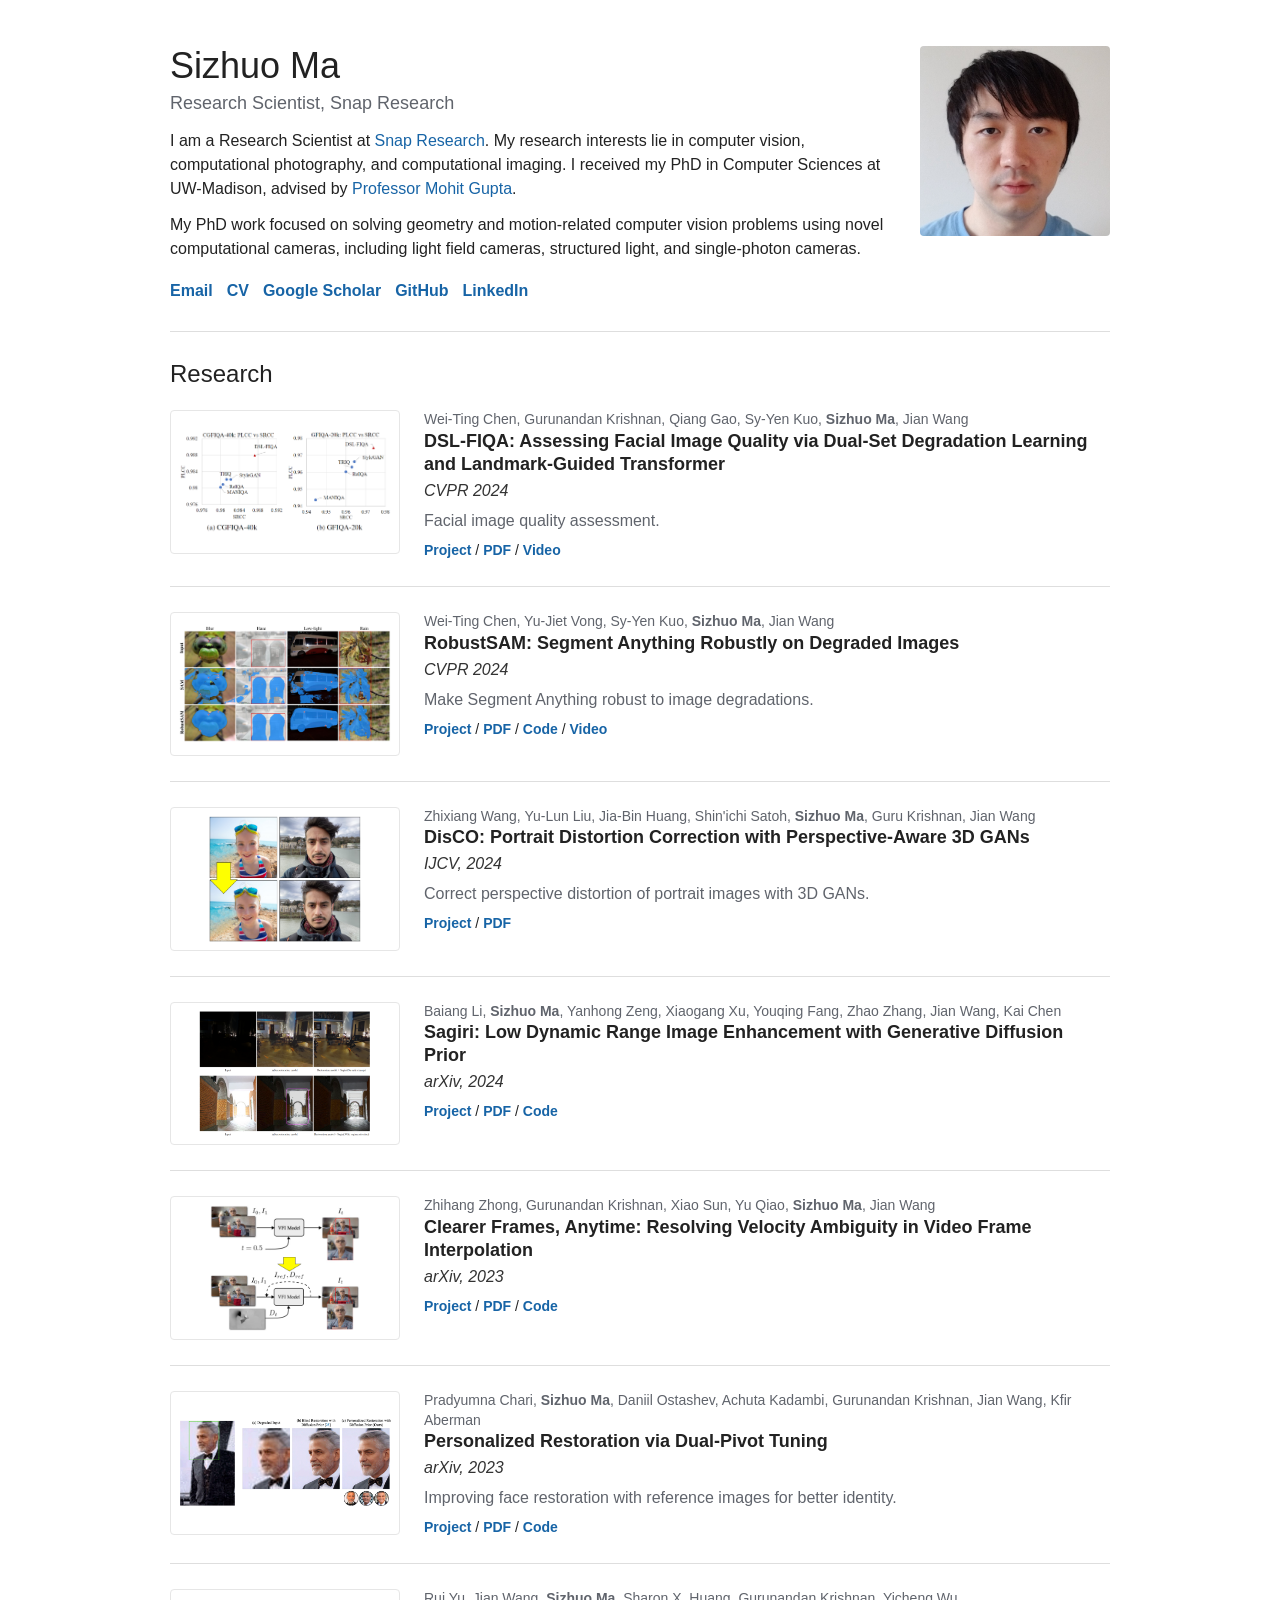
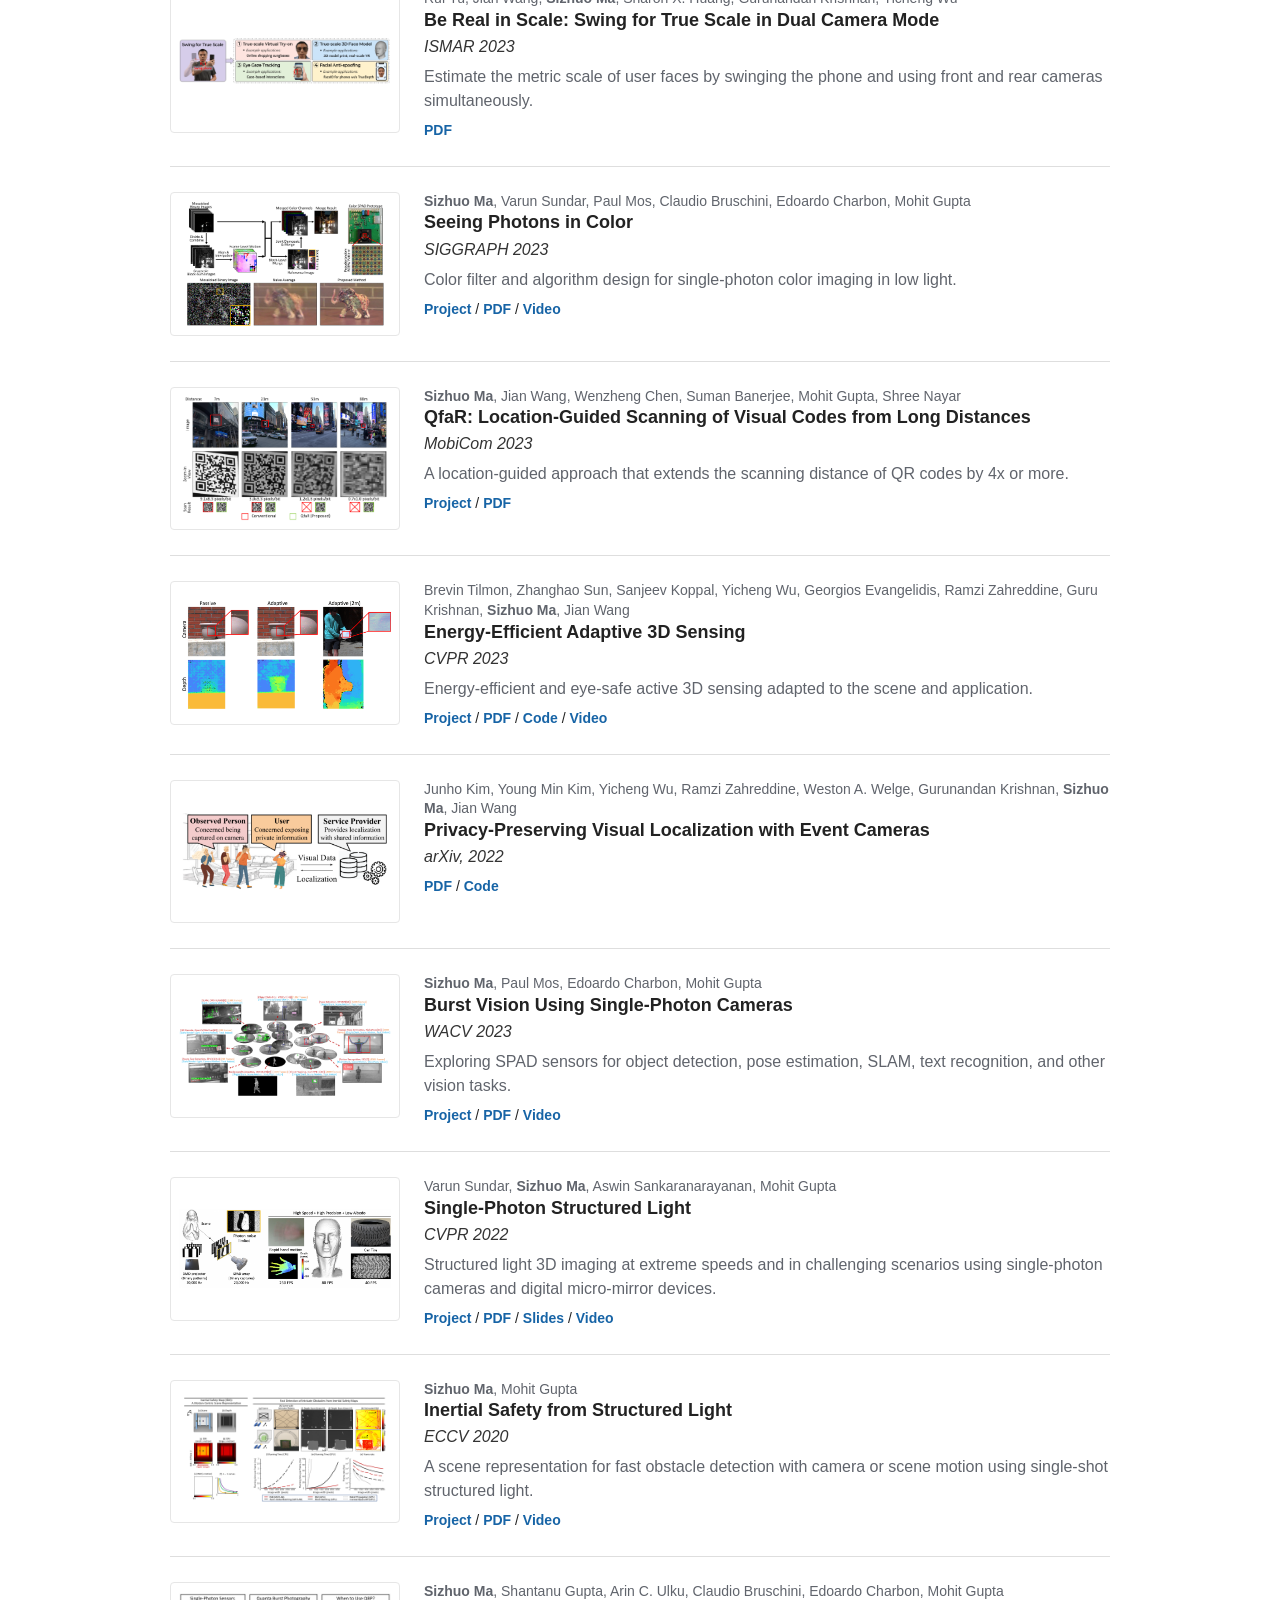
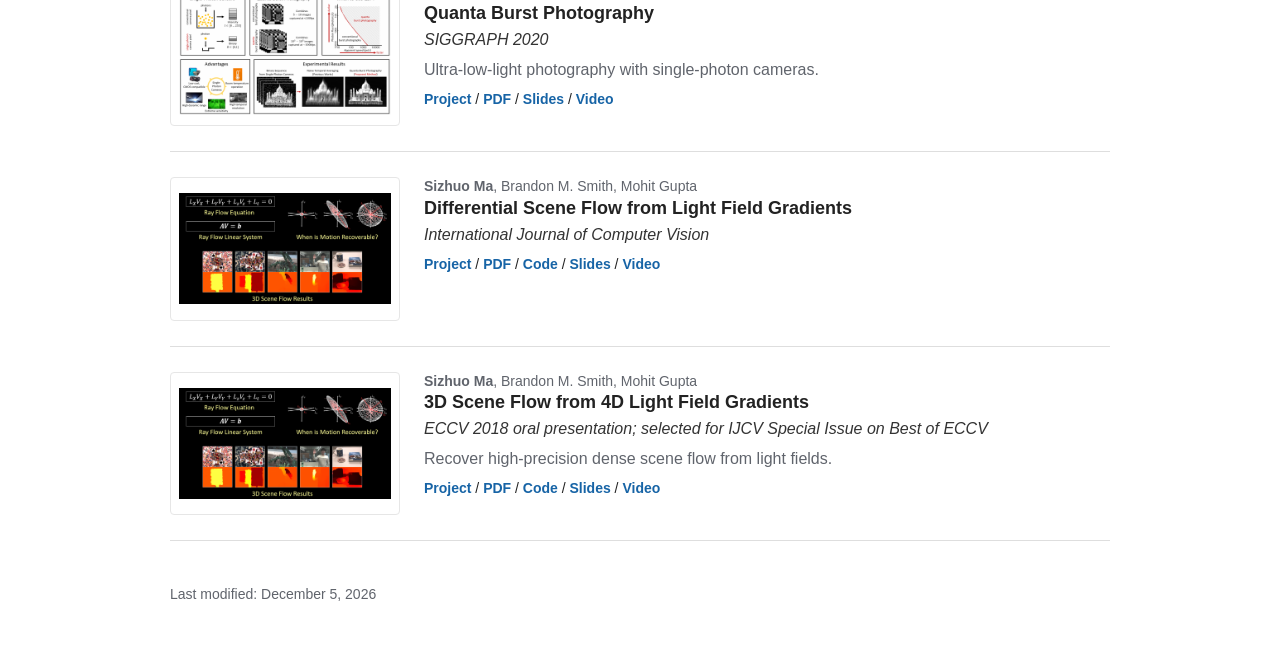
==== site/index.html @ f21fe054 "Switch to simple static research site" ====
<!doctype html>
<html lang="en">
<head>
  <meta charset="utf-8">
  <meta name="viewport" content="width=device-width, initial-scale=1">
  <title>Sizhuo Ma</title>
  <meta name="description" content="Sizhuo Ma - research scientist working on computer vision, computational photography, and computational imaging.">
  <link rel="stylesheet" href="style.css">
</head>
<body>
  <main class="page">
    <header class="profile">
      <div class="profile-text">
        <h1>Sizhuo Ma</h1>
        <p class="role">Research Scientist, Snap Research</p>
        <p>
          I am a Research Scientist at <a href="https://research.snap.com/">Snap Research</a>.
          My research interests lie in computer vision, computational photography, and computational imaging.
          I received my PhD in Computer Sciences at UW-Madison, advised by
          <a href="https://wisionlab.cs.wisc.edu/people/mohit-gupta/">Professor Mohit Gupta</a>.
        </p>
        <p>
          My PhD work focused on solving geometry and motion-related computer vision problems using
          novel computational cameras, including light field cameras, structured light, and single-photon cameras.
        </p>
        <nav class="links" aria-label="Profile links">
          <a href="mailto:sizhuoma@gmail.com">Email</a>
          <a href="uploads/CV_sizhuo_ma.pdf">CV</a>
          <a href="https://scholar.google.co.uk/citations?user=_SyW0ukAAAAJ">Google Scholar</a>
          <a href="https://github.com/sizhuom">GitHub</a>
          <a href="https://www.linkedin.com/in/sizhuo-ma-b2775160/">LinkedIn</a>
        </nav>
      </div>
      <img class="portrait" src="assets/profile/sizhuo-ma.png" alt="Portrait of Sizhuo Ma">
    </header>

    <section class="research" aria-labelledby="research-heading">
      <h2 id="research-heading">Research</h2>

      <article class="paper">
        <a class="thumb" href="https://dsl-fiqa.github.io/"><img src="assets/papers/dsl-fiqa.png" alt="DSL-FIQA thumbnail"></a>
        <div class="paper-text">
          <p class="authors">Wei-Ting Chen, Gurunandan Krishnan, Qiang Gao, Sy-Yen Kuo, <strong>Sizhuo Ma</strong>, Jian Wang</p>
          <h3><a href="https://dsl-fiqa.github.io/">DSL-FIQA: Assessing Facial Image Quality via Dual-Set Degradation Learning and Landmark-Guided Transformer</a></h3>
          <p class="venue">CVPR 2024</p>
          <p class="summary">Facial image quality assessment.</p>
          <p class="paper-links"><a href="https://dsl-fiqa.github.io/">Project</a> / <a href="https://openaccess.thecvf.com/content/CVPR2024/papers/Chen_DSL-FIQA_Assessing_Facial_Image_Quality_via_Dual-Set_Degradation_Learning_and_CVPR_2024_paper.pdf">PDF</a> / <a href="https://youtu.be/7jDzj-CBvbQ?si=fwICsHrRQyfZIZru">Video</a></p>
        </div>
      </article>

      <article class="paper">
        <a class="thumb" href="https://robustsam.github.io/"><img src="assets/papers/robust-sam.png" alt="RobustSAM thumbnail"></a>
        <div class="paper-text">
          <p class="authors">Wei-Ting Chen, Yu-Jiet Vong, Sy-Yen Kuo, <strong>Sizhuo Ma</strong>, Jian Wang</p>
          <h3><a href="https://robustsam.github.io/">RobustSAM: Segment Anything Robustly on Degraded Images</a></h3>
          <p class="venue">CVPR 2024</p>
          <p class="summary">Make Segment Anything robust to image degradations.</p>
          <p class="paper-links"><a href="https://robustsam.github.io/">Project</a> / <a href="https://openaccess.thecvf.com/content/CVPR2024/papers/Chen_RobustSAM_Segment_Anything_Robustly_on_Degraded_Images_CVPR_2024_paper.pdf">PDF</a> / <a href="https://github.com/robustsam/RobustSAM">Code</a> / <a href="https://youtu.be/Awukqkbs6zM?si=VoaOv-1ityMlylAM">Video</a></p>
        </div>
      </article>

      <article class="paper">
        <a class="thumb" href="https://portrait-disco.github.io/"><img src="assets/papers/disco.png" alt="DisCO thumbnail"></a>
        <div class="paper-text">
          <p class="authors">Zhixiang Wang, Yu-Lun Liu, Jia-Bin Huang, Shin'ichi Satoh, <strong>Sizhuo Ma</strong>, Guru Krishnan, Jian Wang</p>
          <h3><a href="https://portrait-disco.github.io/">DisCO: Portrait Distortion Correction with Perspective-Aware 3D GANs</a></h3>
          <p class="venue">IJCV, 2024</p>
          <p class="summary">Correct perspective distortion of portrait images with 3D GANs.</p>
          <p class="paper-links"><a href="https://portrait-disco.github.io/">Project</a> / <a href="https://arxiv.org/pdf/2302.12253">PDF</a></p>
        </div>
      </article>

      <article class="paper">
        <a class="thumb" href="https://sagiri0208.github.io/"><img src="assets/papers/sagiri.png" alt="Sagiri thumbnail"></a>
        <div class="paper-text">
          <p class="authors">Baiang Li, <strong>Sizhuo Ma</strong>, Yanhong Zeng, Xiaogang Xu, Youqing Fang, Zhao Zhang, Jian Wang, Kai Chen</p>
          <h3><a href="https://sagiri0208.github.io/">Sagiri: Low Dynamic Range Image Enhancement with Generative Diffusion Prior</a></h3>
          <p class="venue">arXiv, 2024</p>
          <p class="paper-links"><a href="https://sagiri0208.github.io/">Project</a> / <a href="https://arxiv.org/pdf/2406.09389">PDF</a> / <a href="https://github.com/ztMotaLee/Sagiri/">Code</a></p>
        </div>
      </article>

      <article class="paper">
        <a class="thumb" href="https://zzh-tech.github.io/InterpAny-Clearer/"><img src="assets/papers/clearer-frames-anytime.png" alt="Clearer Frames Anytime thumbnail"></a>
        <div class="paper-text">
          <p class="authors">Zhihang Zhong, Gurunandan Krishnan, Xiao Sun, Yu Qiao, <strong>Sizhuo Ma</strong>, Jian Wang</p>
          <h3><a href="https://zzh-tech.github.io/InterpAny-Clearer/">Clearer Frames, Anytime: Resolving Velocity Ambiguity in Video Frame Interpolation</a></h3>
          <p class="venue">arXiv, 2023</p>
          <p class="paper-links"><a href="https://zzh-tech.github.io/InterpAny-Clearer/">Project</a> / <a href="https://arxiv.org/pdf/2311.08007">PDF</a> / <a href="https://github.com/zzh-tech/InterpAny-Clearer">Code</a></p>
        </div>
      </article>

      <article class="paper">
        <a class="thumb" href="https://personalized-restoration.github.io/"><img src="assets/papers/dual-pivot-tuning.png" alt="Dual-Pivot Tuning thumbnail"></a>
        <div class="paper-text">
          <p class="authors">Pradyumna Chari, <strong>Sizhuo Ma</strong>, Daniil Ostashev, Achuta Kadambi, Gurunandan Krishnan, Jian Wang, Kfir Aberman</p>
          <h3><a href="https://personalized-restoration.github.io/">Personalized Restoration via Dual-Pivot Tuning</a></h3>
          <p class="venue">arXiv, 2023</p>
          <p class="summary">Improving face restoration with reference images for better identity.</p>
          <p class="paper-links"><a href="https://personalized-restoration.github.io/">Project</a> / <a href="https://arxiv.org/pdf/2312.17234">PDF</a> / <a href="https://github.com/personalized-restoration/personalized-restoration">Code</a></p>
        </div>
      </article>

      <article class="paper">
        <a class="thumb" href="uploads/Swing_for_True_Scale__ISMAR_2023_.pdf"><img src="assets/papers/swing-for-true-scale.png" alt="Swing for True Scale thumbnail"></a>
        <div class="paper-text">
          <p class="authors">Rui Yu, Jian Wang, <strong>Sizhuo Ma</strong>, Sharon X. Huang, Gurunandan Krishnan, Yicheng Wu</p>
          <h3><a href="uploads/Swing_for_True_Scale__ISMAR_2023_.pdf">Be Real in Scale: Swing for True Scale in Dual Camera Mode</a></h3>
          <p class="venue">ISMAR 2023</p>
          <p class="summary">Estimate the metric scale of user faces by swinging the phone and using front and rear cameras simultaneously.</p>
          <p class="paper-links"><a href="uploads/Swing_for_True_Scale__ISMAR_2023_.pdf">PDF</a></p>
        </div>
      </article>

      <article class="paper">
        <a class="thumb" href="https://wisionlab.com/project/seeing-photons-in-color/"><img src="assets/papers/seeing-photons-in-color.jpg" alt="Seeing Photons in Color thumbnail"></a>
        <div class="paper-text">
          <p class="authors"><strong>Sizhuo Ma</strong>, Varun Sundar, Paul Mos, Claudio Bruschini, Edoardo Charbon, Mohit Gupta</p>
          <h3><a href="https://wisionlab.com/project/seeing-photons-in-color/">Seeing Photons in Color</a></h3>
          <p class="venue">SIGGRAPH 2023</p>
          <p class="summary">Color filter and algorithm design for single-photon color imaging in low light.</p>
          <p class="paper-links"><a href="https://wisionlab.com/project/seeing-photons-in-color/">Project</a> / <a href="https://wisionlab.com/wp-content/uploads/2023/05/seeing_photons_in_color_wision.pdf">PDF</a> / <a href="https://youtu.be/9K0_voULaH0">Video</a></p>
        </div>
      </article>

      <article class="paper">
        <a class="thumb" href="https://sizhuom.github.io/project-qfar/"><img src="assets/papers/qfar.png" alt="QfaR thumbnail"></a>
        <div class="paper-text">
          <p class="authors"><strong>Sizhuo Ma</strong>, Jian Wang, Wenzheng Chen, Suman Banerjee, Mohit Gupta, Shree Nayar</p>
          <h3><a href="https://sizhuom.github.io/project-qfar/">QfaR: Location-Guided Scanning of Visual Codes from Long Distances</a></h3>
          <p class="venue">MobiCom 2023</p>
          <p class="summary">A location-guided approach that extends the scanning distance of QR codes by 4x or more.</p>
          <p class="paper-links"><a href="https://sizhuom.github.io/project-qfar/">Project</a> / <a href="https://sizhuom.github.io/project-qfar/static/pdf/MOBICOM_2023___QfaR.pdf">PDF</a></p>
        </div>
      </article>

      <article class="paper">
        <a class="thumb" href="https://btilmon.github.io/e3d.html"><img src="assets/papers/energy-efficient-adaptive-3d.png" alt="Energy-Efficient Adaptive 3D Sensing thumbnail"></a>
        <div class="paper-text">
          <p class="authors">Brevin Tilmon, Zhanghao Sun, Sanjeev Koppal, Yicheng Wu, Georgios Evangelidis, Ramzi Zahreddine, Guru Krishnan, <strong>Sizhuo Ma</strong>, Jian Wang</p>
          <h3><a href="https://btilmon.github.io/e3d.html">Energy-Efficient Adaptive 3D Sensing</a></h3>
          <p class="venue">CVPR 2023</p>
          <p class="summary">Energy-efficient and eye-safe active 3D sensing adapted to the scene and application.</p>
          <p class="paper-links"><a href="https://btilmon.github.io/e3d.html">Project</a> / <a href="https://btilmon.github.io/pubs/CVPR_2023_Energy_Efficient_Adaptive_3D_Sensing.pdf">PDF</a> / <a href="https://github.com/btilmon/holoCu">Code</a> / <a href="https://btilmon.github.io/pubs/CVPR23_E3D_compressed.mp4">Video</a></p>
        </div>
      </article>

      <article class="paper">
        <div class="thumb"><img src="assets/papers/privacy-event-localization.png" alt="Privacy-preserving event localization thumbnail"></div>
        <div class="paper-text">
          <p class="authors">Junho Kim, Young Min Kim, Yicheng Wu, Ramzi Zahreddine, Weston A. Welge, Gurunandan Krishnan, <strong>Sizhuo Ma</strong>, Jian Wang</p>
          <h3>Privacy-Preserving Visual Localization with Event Cameras</h3>
          <p class="venue">arXiv, 2022</p>
          <p class="paper-links"><a href="https://arxiv.org/pdf/2212.03177">PDF</a> / <a href="https://github.com/82magnolia/event_localization">Code</a></p>
        </div>
      </article>

      <article class="paper">
        <a class="thumb" href="https://wisionlab.com/project/burst-vision-single-photon/"><img src="assets/papers/burst-vision.png" alt="Burst Vision thumbnail"></a>
        <div class="paper-text">
          <p class="authors"><strong>Sizhuo Ma</strong>, Paul Mos, Edoardo Charbon, Mohit Gupta</p>
          <h3><a href="https://wisionlab.com/project/burst-vision-single-photon/">Burst Vision Using Single-Photon Cameras</a></h3>
          <p class="venue">WACV 2023</p>
          <p class="summary">Exploring SPAD sensors for object detection, pose estimation, SLAM, text recognition, and other vision tasks.</p>
          <p class="paper-links"><a href="https://wisionlab.com/project/burst-vision-single-photon/">Project</a> / <a href="https://wisionlab.com/wp-content/uploads/2022/11/burst_vision_wisionlab.pdf">PDF</a> / <a href="https://youtu.be/NcpHJTs6X9Y">Video</a></p>
        </div>
      </article>

      <article class="paper">
        <a class="thumb" href="https://wisionlab.com/project/single-photon-sl/"><img src="assets/papers/single-photon-sl.png" alt="Single-Photon Structured Light thumbnail"></a>
        <div class="paper-text">
          <p class="authors">Varun Sundar, <strong>Sizhuo Ma</strong>, Aswin Sankaranarayanan, Mohit Gupta</p>
          <h3><a href="https://wisionlab.com/project/single-photon-sl/">Single-Photon Structured Light</a></h3>
          <p class="venue">CVPR 2022</p>
          <p class="summary">Structured light 3D imaging at extreme speeds and in challenging scenarios using single-photon cameras and digital micro-mirror devices.</p>
          <p class="paper-links"><a href="https://wisionlab.com/project/single-photon-sl/">Project</a> / <a href="https://wisionlab.com/wp-content/uploads/2022/05/Sundar_Single-Photon_Structured_Light_CVPR_2022_paper.pdf">PDF</a> / <a href="https://wisionlab.com/wp-content/uploads/2022/06/slides.pptx">Slides</a> / <a href="https://youtu.be/bP78sU8GOxc">Video</a></p>
        </div>
      </article>

      <article class="paper">
        <a class="thumb" href="https://wisionlab.cs.wisc.edu/project/inertial-safety-from-structured-light/"><img src="assets/papers/inertial-safety.png" alt="Inertial Safety thumbnail"></a>
        <div class="paper-text">
          <p class="authors"><strong>Sizhuo Ma</strong>, Mohit Gupta</p>
          <h3><a href="https://wisionlab.cs.wisc.edu/project/inertial-safety-from-structured-light/">Inertial Safety from Structured Light</a></h3>
          <p class="venue">ECCV 2020</p>
          <p class="summary">A scene representation for fast obstacle detection with camera or scene motion using single-shot structured light.</p>
          <p class="paper-links"><a href="https://wisionlab.cs.wisc.edu/project/inertial-safety-from-structured-light/">Project</a> / <a href="https://wisionlab.cs.wisc.edu/wp-content/uploads/2020/06/ECCV20___Inertial_Safety__CR_.pdf">PDF</a> / <a href="https://www.youtube.com/watch?v=iubveMAOaWM">Video</a></p>
        </div>
      </article>

      <article class="paper">
        <a class="thumb" href="https://wisionlab.cs.wisc.edu/project/quanta-burst-photography/"><img src="assets/papers/quanta-burst-photography.png" alt="Quanta Burst Photography thumbnail"></a>
        <div class="paper-text">
          <p class="authors"><strong>Sizhuo Ma</strong>, Shantanu Gupta, Arin C. Ulku, Claudio Bruschini, Edoardo Charbon, Mohit Gupta</p>
          <h3><a href="https://wisionlab.cs.wisc.edu/project/quanta-burst-photography/">Quanta Burst Photography</a></h3>
          <p class="venue">SIGGRAPH 2020</p>
          <p class="summary">Ultra-low-light photography with single-photon cameras.</p>
          <p class="paper-links"><a href="https://wisionlab.cs.wisc.edu/project/quanta-burst-photography/">Project</a> / <a href="https://wisionlab.cs.wisc.edu/wp-content/uploads/2020/06/quanta_burst_photography_wision.pdf">PDF</a> / <a href="https://wisionlab.cs.wisc.edu/wp-content/uploads/2020/06/QuantaBurstPhotography.pptx">Slides</a> / <a href="https://www.youtube.com/watch?v=Mk9XGiND0xE">Video</a></p>
        </div>
      </article>

      <article class="paper">
        <a class="thumb" href="https://wisionlab.cs.wisc.edu/project/lfsceneflow/"><img src="assets/papers/3d-scene-flow.png" alt="Differential Scene Flow thumbnail"></a>
        <div class="paper-text">
          <p class="authors"><strong>Sizhuo Ma</strong>, Brandon M. Smith, Mohit Gupta</p>
          <h3><a href="https://wisionlab.cs.wisc.edu/project/lfsceneflow/">Differential Scene Flow from Light Field Gradients</a></h3>
          <p class="venue">International Journal of Computer Vision</p>
          <p class="paper-links"><a href="https://wisionlab.cs.wisc.edu/project/lfsceneflow/">Project</a> / <a href="https://wisionlab.cs.wisc.edu/wp-content/uploads/2019/07/Ma_IJCV2019_revision.pdf">PDF</a> / <a href="https://github.com/sizhuom/LFSceneFlow">Code</a> / <a href="https://wisionlab.cs.wisc.edu/wp-content/uploads/2018/09/eccv18_final.pptx">Slides</a> / <a href="https://www.youtube.com/watch?v=AtG0oyfnn6M">Video</a></p>
        </div>
      </article>

      <article class="paper">
        <a class="thumb" href="https://wisionlab.cs.wisc.edu/project/lfsceneflow/"><img src="assets/papers/3d-scene-flow.png" alt="3D Scene Flow thumbnail"></a>
        <div class="paper-text">
          <p class="authors"><strong>Sizhuo Ma</strong>, Brandon M. Smith, Mohit Gupta</p>
          <h3><a href="https://wisionlab.cs.wisc.edu/project/lfsceneflow/">3D Scene Flow from 4D Light Field Gradients</a></h3>
          <p class="venue">ECCV 2018 oral presentation; selected for IJCV Special Issue on Best of ECCV</p>
          <p class="summary">Recover high-precision dense scene flow from light fields.</p>
          <p class="paper-links"><a href="https://wisionlab.cs.wisc.edu/project/lfsceneflow/">Project</a> / <a href="https://wisionlab.cs.wisc.edu/wp-content/uploads/2018/07/SceneFlow_ECCV_2018.pdf">PDF</a> / <a href="https://github.com/sizhuom/LFSceneFlow">Code</a> / <a href="https://wisionlab.cs.wisc.edu/wp-content/uploads/2018/09/eccv18_final.pptx">Slides</a> / <a href="https://www.youtube.com/watch?v=AtG0oyfnn6M">Video</a></p>
        </div>
      </article>
    </section>

    <footer>
      <p id="last-modified">Last modified</p>
    </footer>
  </main>

  <script>
    const modified = new Date(document.lastModified);
    if (!Number.isNaN(modified.getTime())) {
      document.getElementById('last-modified').textContent =
        'Last modified: ' + modified.toLocaleDateString('en-US', {
          year: 'numeric',
          month: 'long',
          day: 'numeric'
        });
    }
  </script>
</body>
</html>
---- site/style.css ----
:root {
  --text: #222;
  --muted: #60646c;
  --link: #1764a6;
  --rule: #dedede;
  --soft: #f5f6f7;
}

* {
  box-sizing: border-box;
}

body {
  margin: 0;
  background: #fff;
  color: var(--text);
  font-family: Arial, Helvetica, sans-serif;
  font-size: 16px;
  line-height: 1.5;
}

a {
  color: var(--link);
  text-decoration: none;
}

a:hover {
  text-decoration: underline;
}

.page {
  width: min(100% - 32px, 940px);
  margin: 0 auto;
  padding: 46px 0 32px;
}

.profile {
  display: grid;
  grid-template-columns: minmax(0, 1fr) 190px;
  gap: 34px;
  align-items: start;
  padding-bottom: 28px;
  border-bottom: 1px solid var(--rule);
}

h1 {
  margin: 0 0 4px;
  font-size: 36px;
  line-height: 1.1;
  font-weight: 500;
}

.role {
  margin: 0 0 18px;
  color: var(--muted);
  font-size: 18px;
}

.profile p {
  margin: 0 0 12px;
}

.portrait {
  width: 190px;
  aspect-ratio: 1;
  object-fit: cover;
  border-radius: 4px;
}

.links {
  display: flex;
  flex-wrap: wrap;
  gap: 8px 14px;
  margin-top: 18px;
}

.links a,
.paper-links a {
  font-weight: 600;
}

.research {
  padding-top: 28px;
}

h2 {
  margin: 0 0 22px;
  font-size: 24px;
  line-height: 1.2;
  font-weight: 500;
}

.paper {
  display: grid;
  grid-template-columns: 230px minmax(0, 1fr);
  gap: 24px;
  align-items: start;
  padding: 0 0 25px;
  margin-bottom: 25px;
  border-bottom: 1px solid var(--rule);
}

.thumb {
  display: block;
  width: 100%;
  aspect-ratio: 16 / 10;
  background: #fff;
  border: 1px solid #e6e6e6;
  border-radius: 4px;
  overflow: hidden;
  padding: 8px;
}

.thumb img {
  width: 100%;
  height: 100%;
  display: block;
  object-fit: contain;
}

.paper-text p,
.paper-text h3 {
  margin: 0;
}

.authors {
  color: var(--muted);
  font-size: 14px;
  line-height: 1.4;
}

h3 {
  margin-top: 3px;
  font-size: 18px;
  line-height: 1.28;
  font-weight: 600;
}

h3 a {
  color: var(--text);
}

.venue {
  margin-top: 3px !important;
  color: #333;
  font-style: italic;
}

.summary {
  margin-top: 6px !important;
  color: var(--muted);
}

.paper-links {
  margin-top: 7px !important;
  font-size: 14px;
}

footer {
  color: var(--muted);
  font-size: 14px;
  padding-top: 4px;
}

@media (max-width: 720px) {
  .page {
    width: min(100% - 24px, 940px);
    padding-top: 24px;
  }

  .profile {
    grid-template-columns: 1fr;
    gap: 18px;
  }

  .portrait {
    grid-row: 1;
    width: 150px;
  }

  h1 {
    font-size: 32px;
  }

  .paper {
    grid-template-columns: 1fr;
    gap: 12px;
  }
}
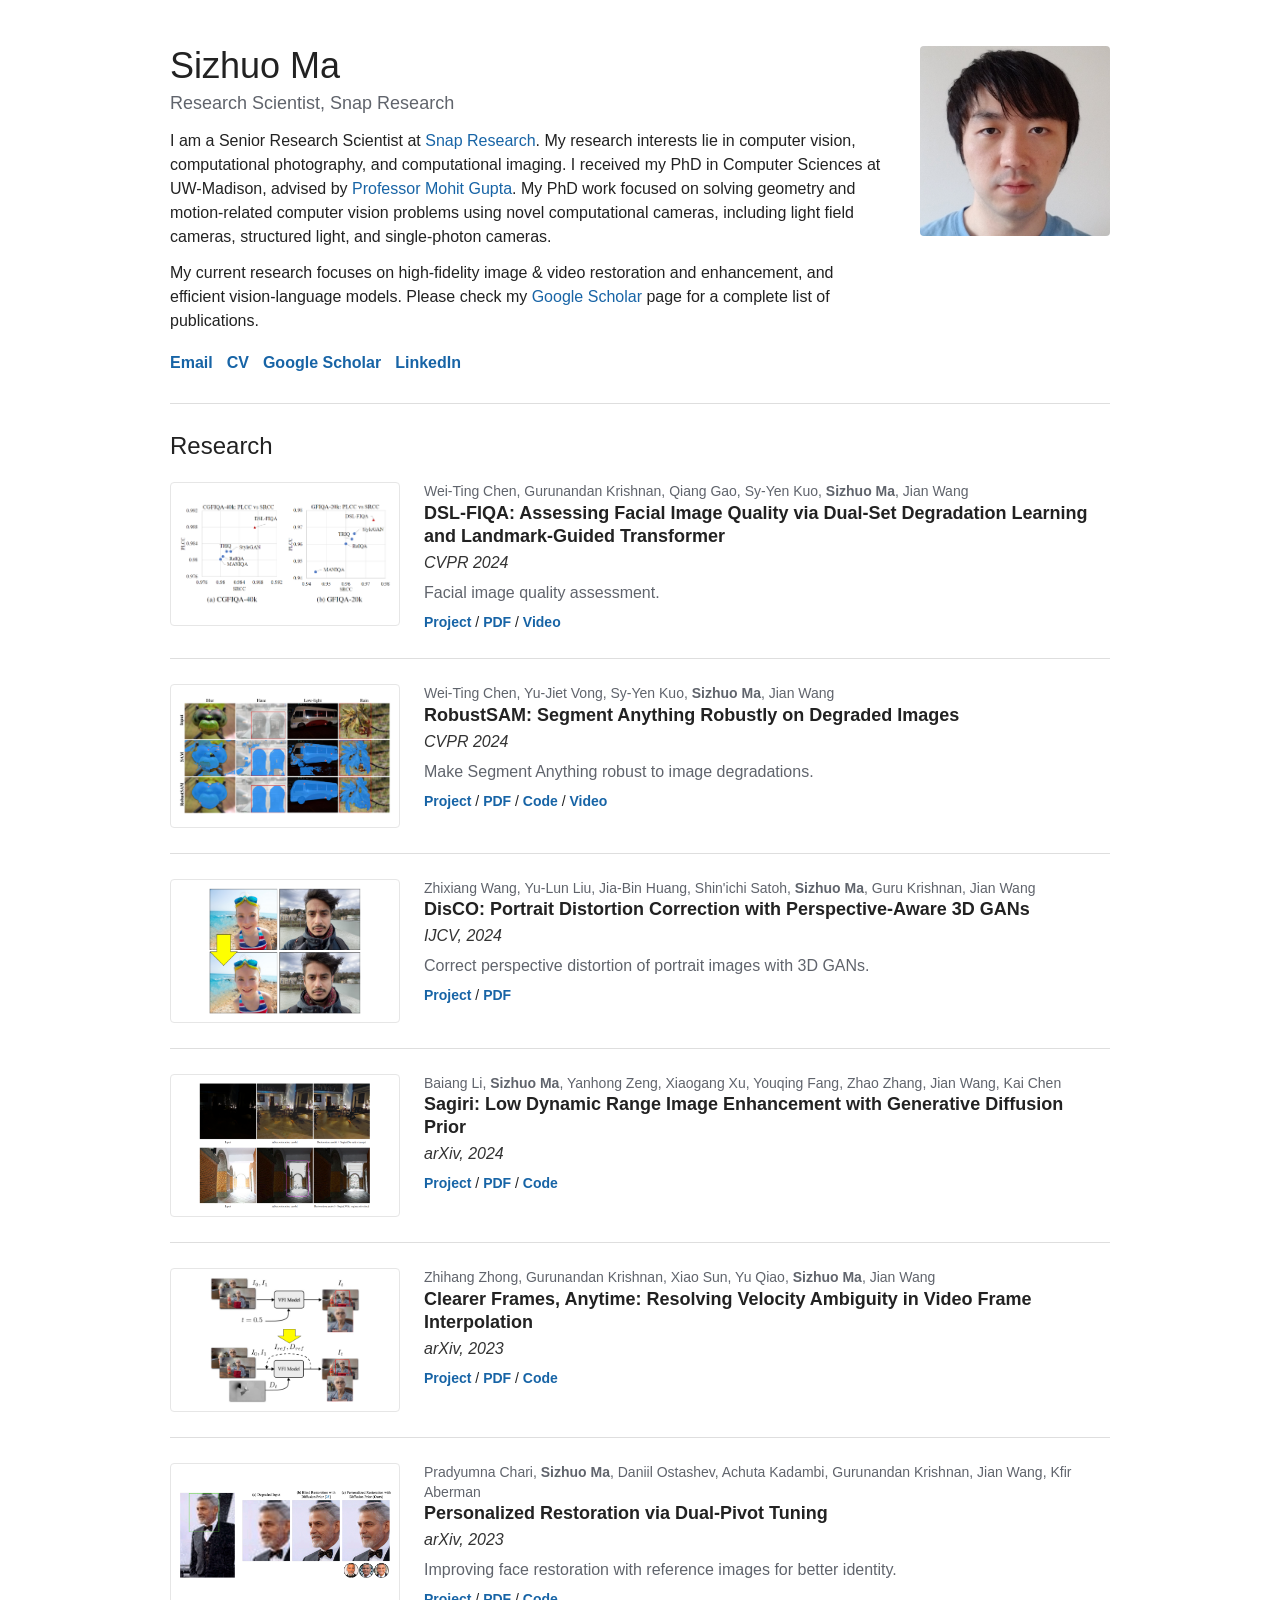
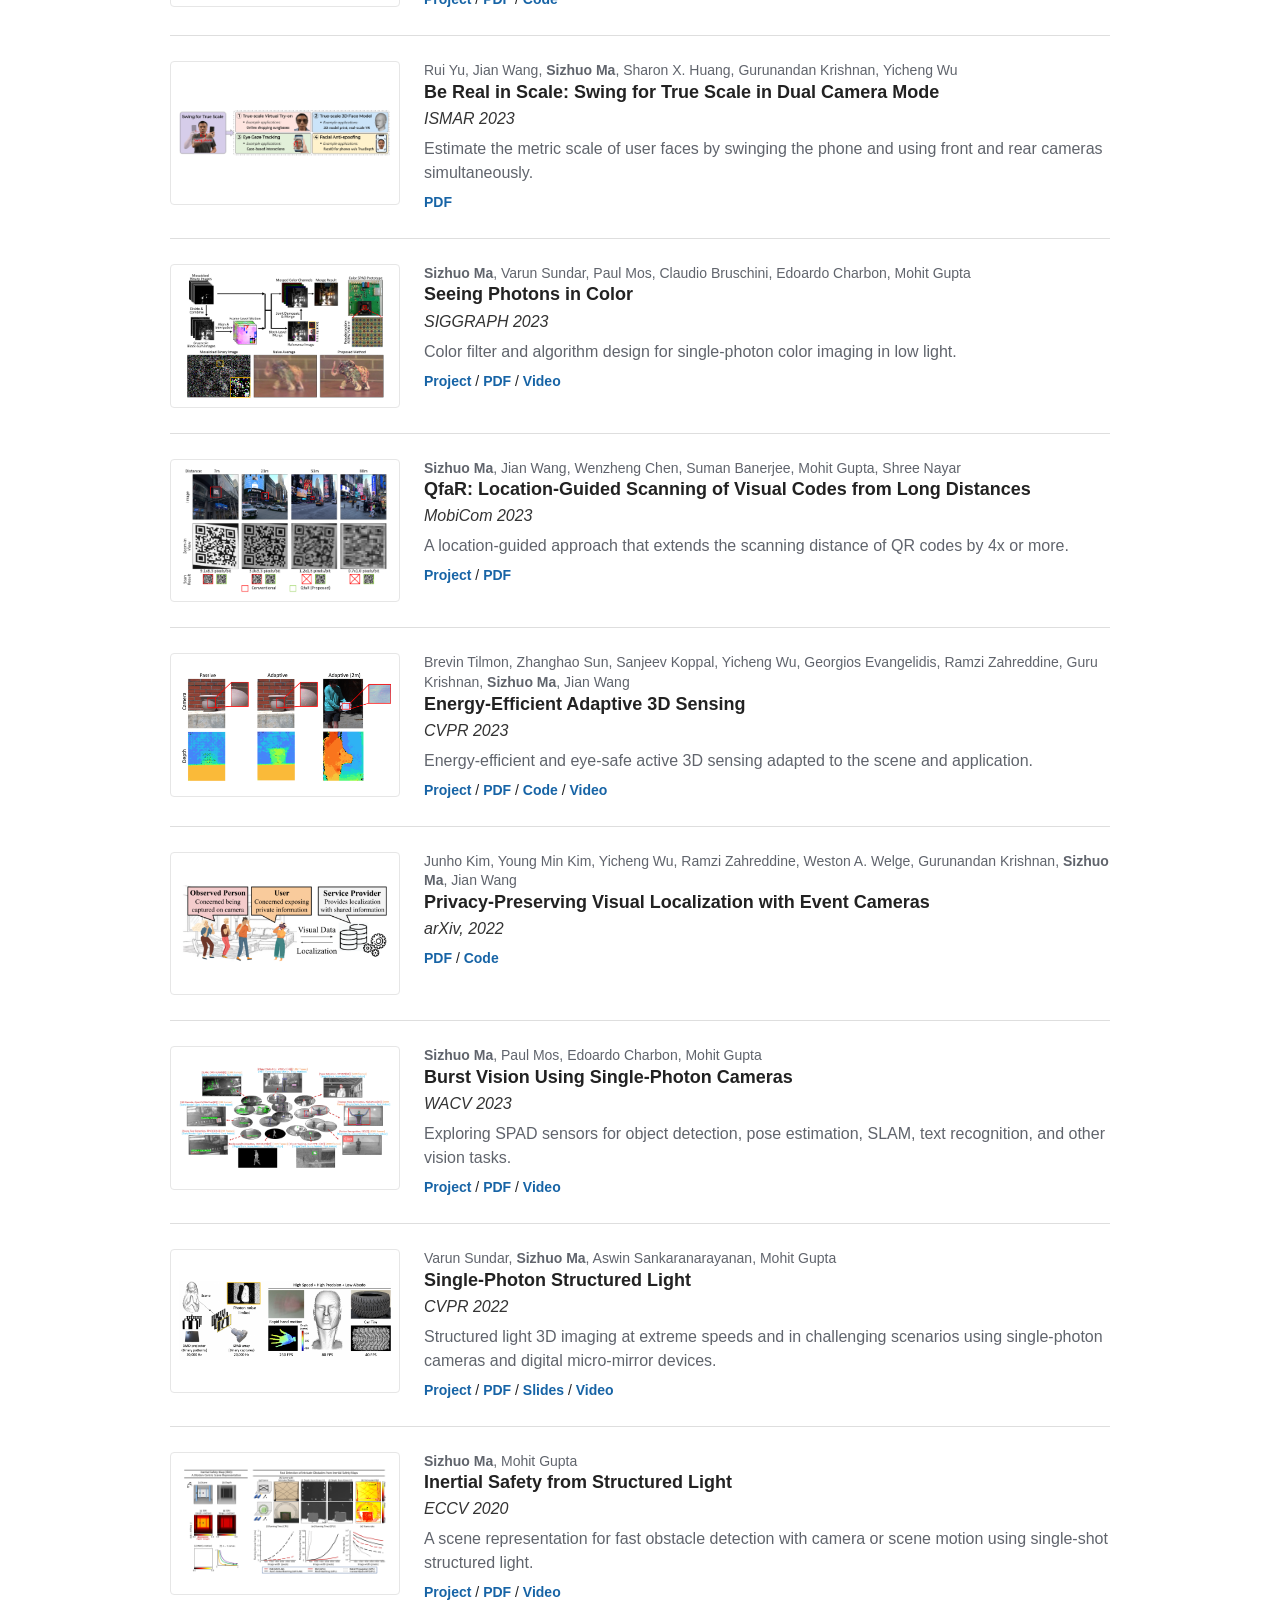
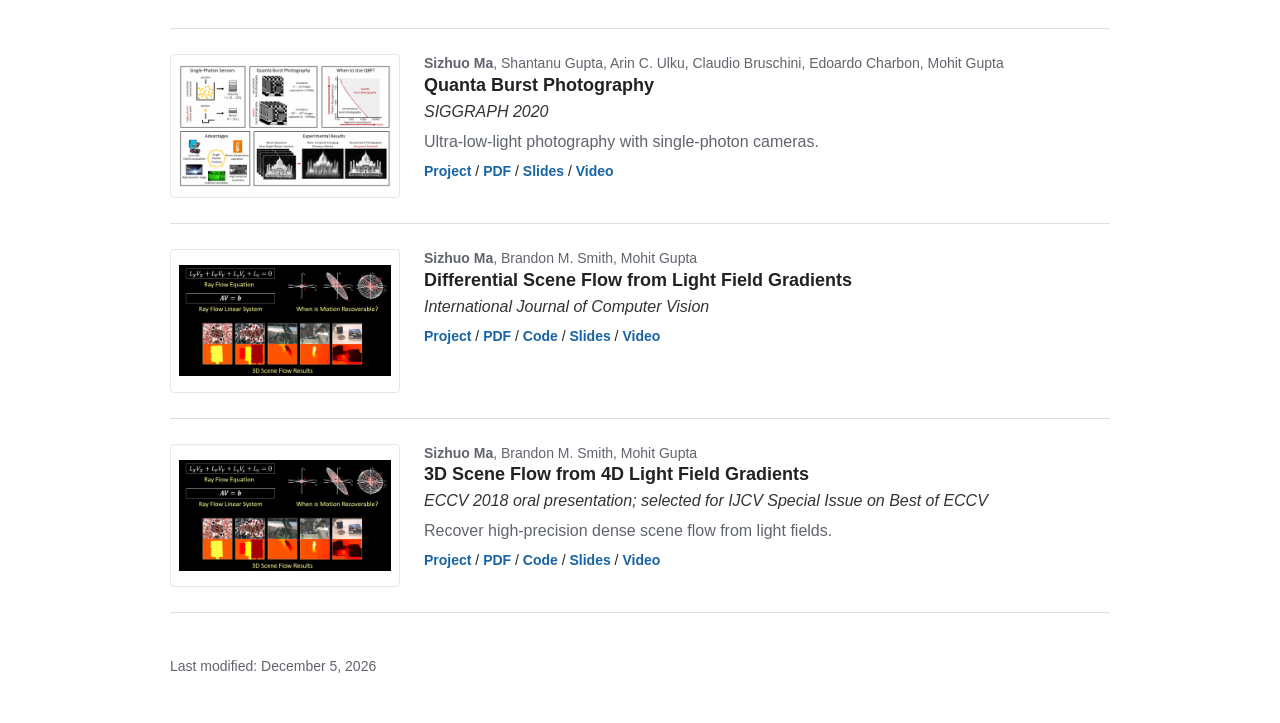
==== commit d1622e90: "Update profile text and CV files" ====
--- a/site/index.html
+++ b/site/index.html
@@ -14,20 +14,22 @@
         <h1>Sizhuo Ma</h1>
         <p class="role">Research Scientist, Snap Research</p>
         <p>
-          I am a Research Scientist at <a href="https://research.snap.com/">Snap Research</a>.
+          I am a Senior Research Scientist at <a href="https://research.snap.com/">Snap Research</a>.
           My research interests lie in computer vision, computational photography, and computational imaging.
           I received my PhD in Computer Sciences at UW-Madison, advised by
           <a href="https://wisionlab.cs.wisc.edu/people/mohit-gupta/">Professor Mohit Gupta</a>.
+          My PhD work focused on solving geometry and motion-related computer vision problems using
+          novel computational cameras, including light field cameras, structured light, and single-photon cameras.
         </p>
         <p>
-          My PhD work focused on solving geometry and motion-related computer vision problems using
-          novel computational cameras, including light field cameras, structured light, and single-photon cameras.
+          My current research focuses on high-fidelity image & video restoration and enhancement, and efficient vision-language models.
+          Please check my <a href="https://scholar.google.co.uk/citations?user=_SyW0ukAAAAJ">Google Scholar</a> page for a complete list of publications.
         </p>
         <nav class="links" aria-label="Profile links">
           <a href="mailto:sizhuoma@gmail.com">Email</a>
           <a href="uploads/CV_sizhuo_ma.pdf">CV</a>
           <a href="https://scholar.google.co.uk/citations?user=_SyW0ukAAAAJ">Google Scholar</a>
-          <a href="https://github.com/sizhuom">GitHub</a>
+          <!-- <a href="https://github.com/sizhuom">GitHub</a> -->
           <a href="https://www.linkedin.com/in/sizhuo-ma-b2775160/">LinkedIn</a>
         </nav>
       </div>
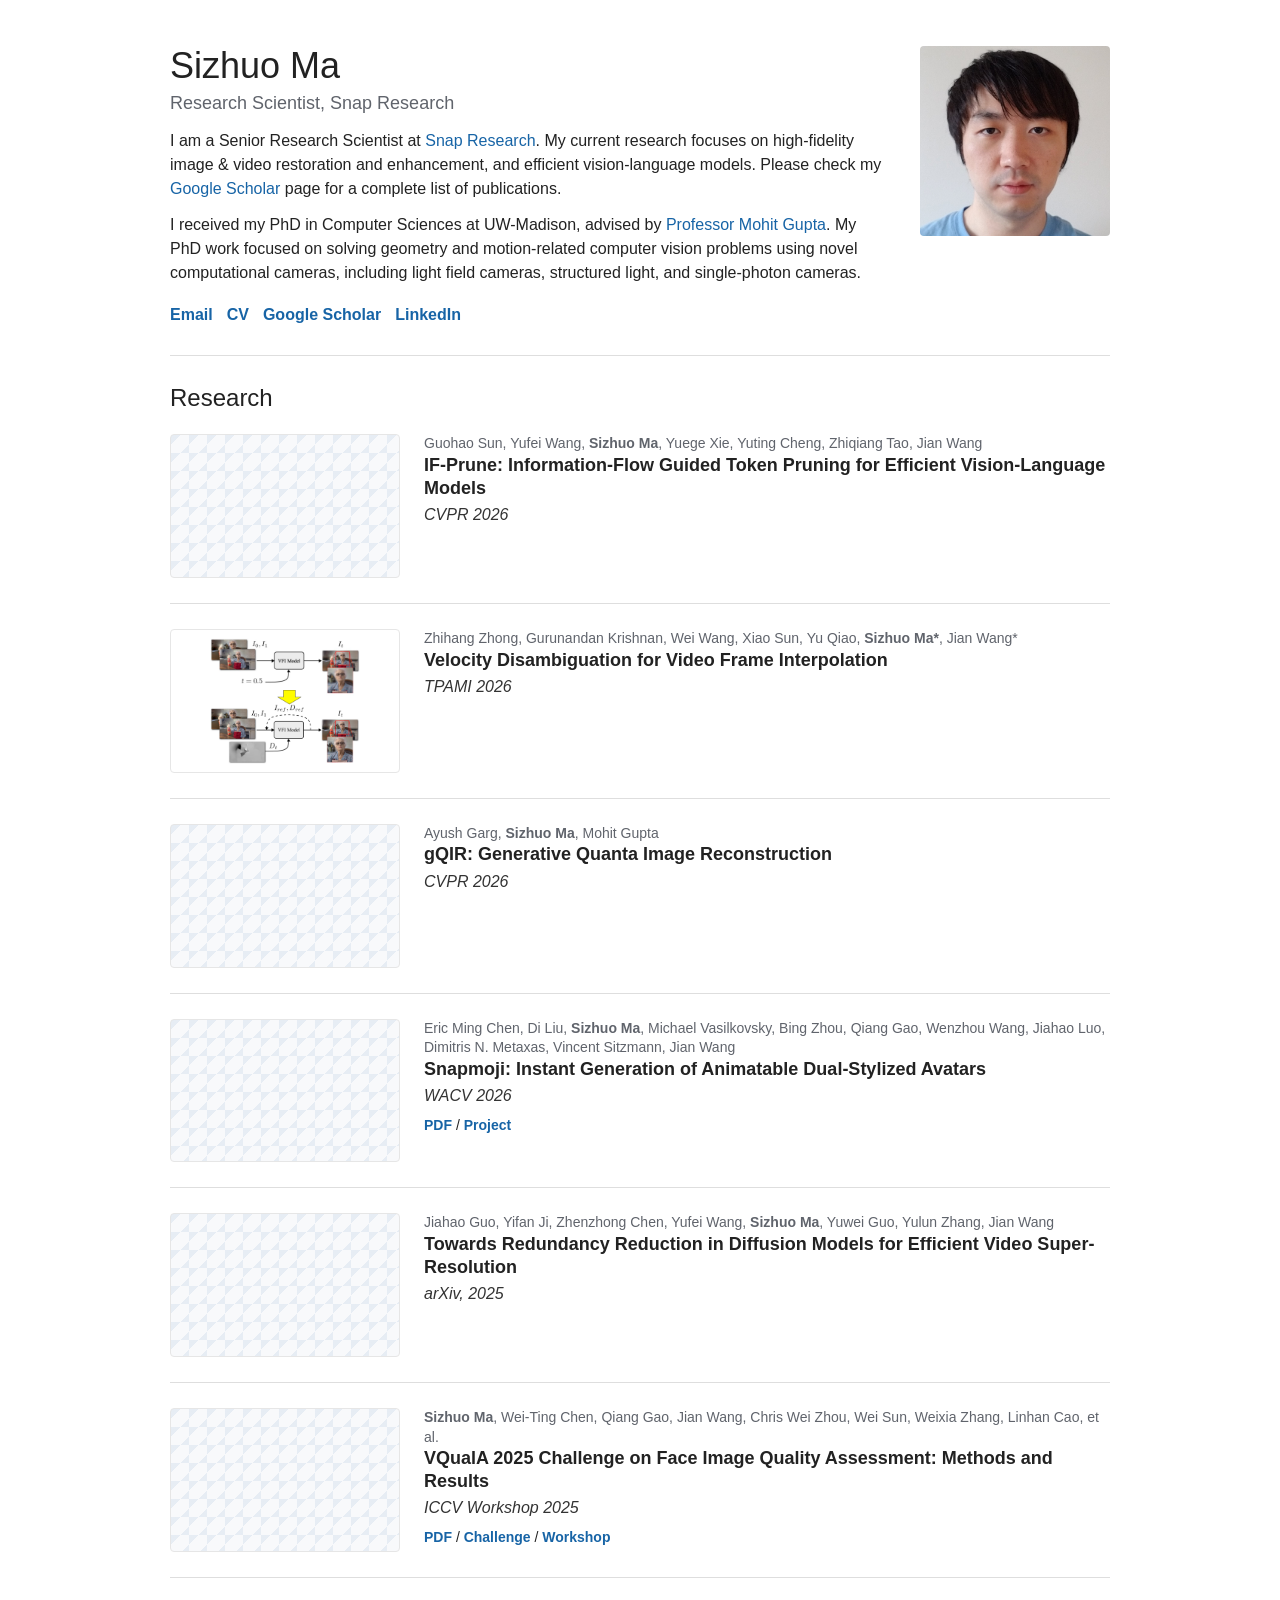
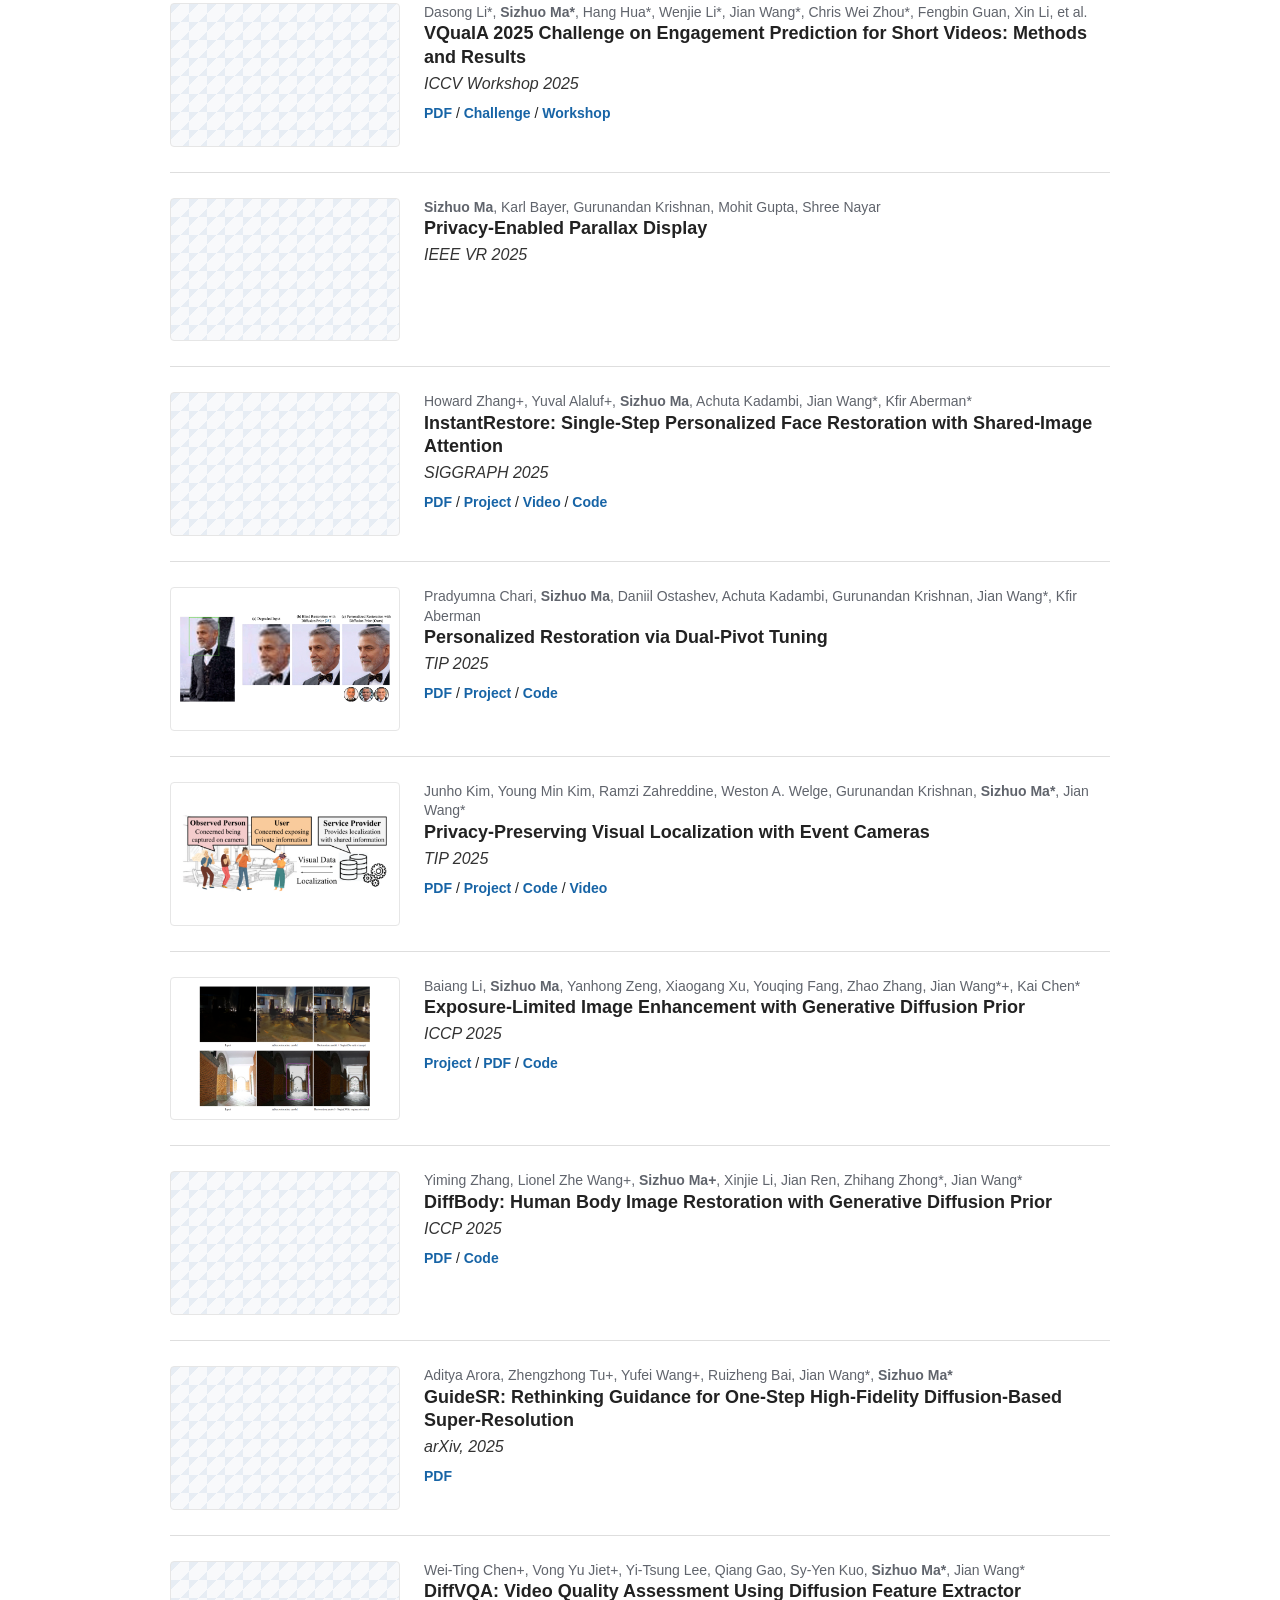
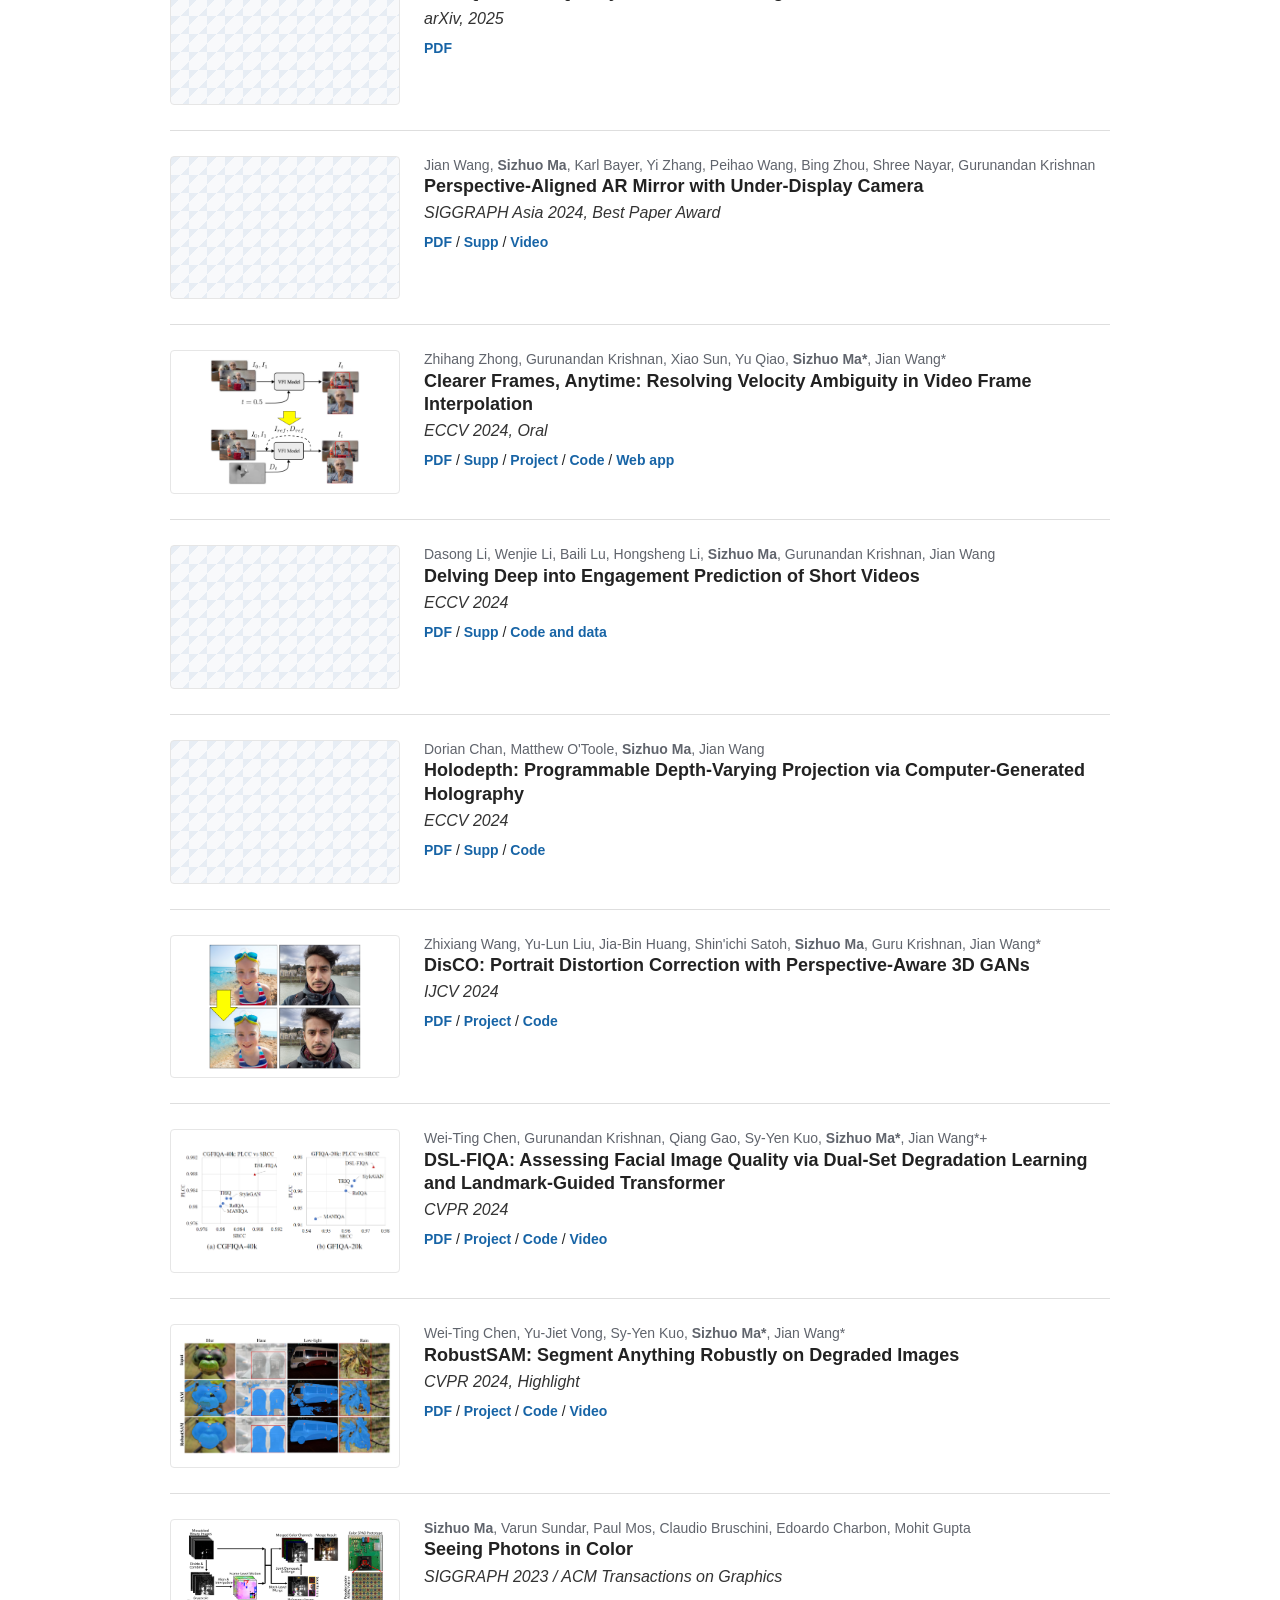
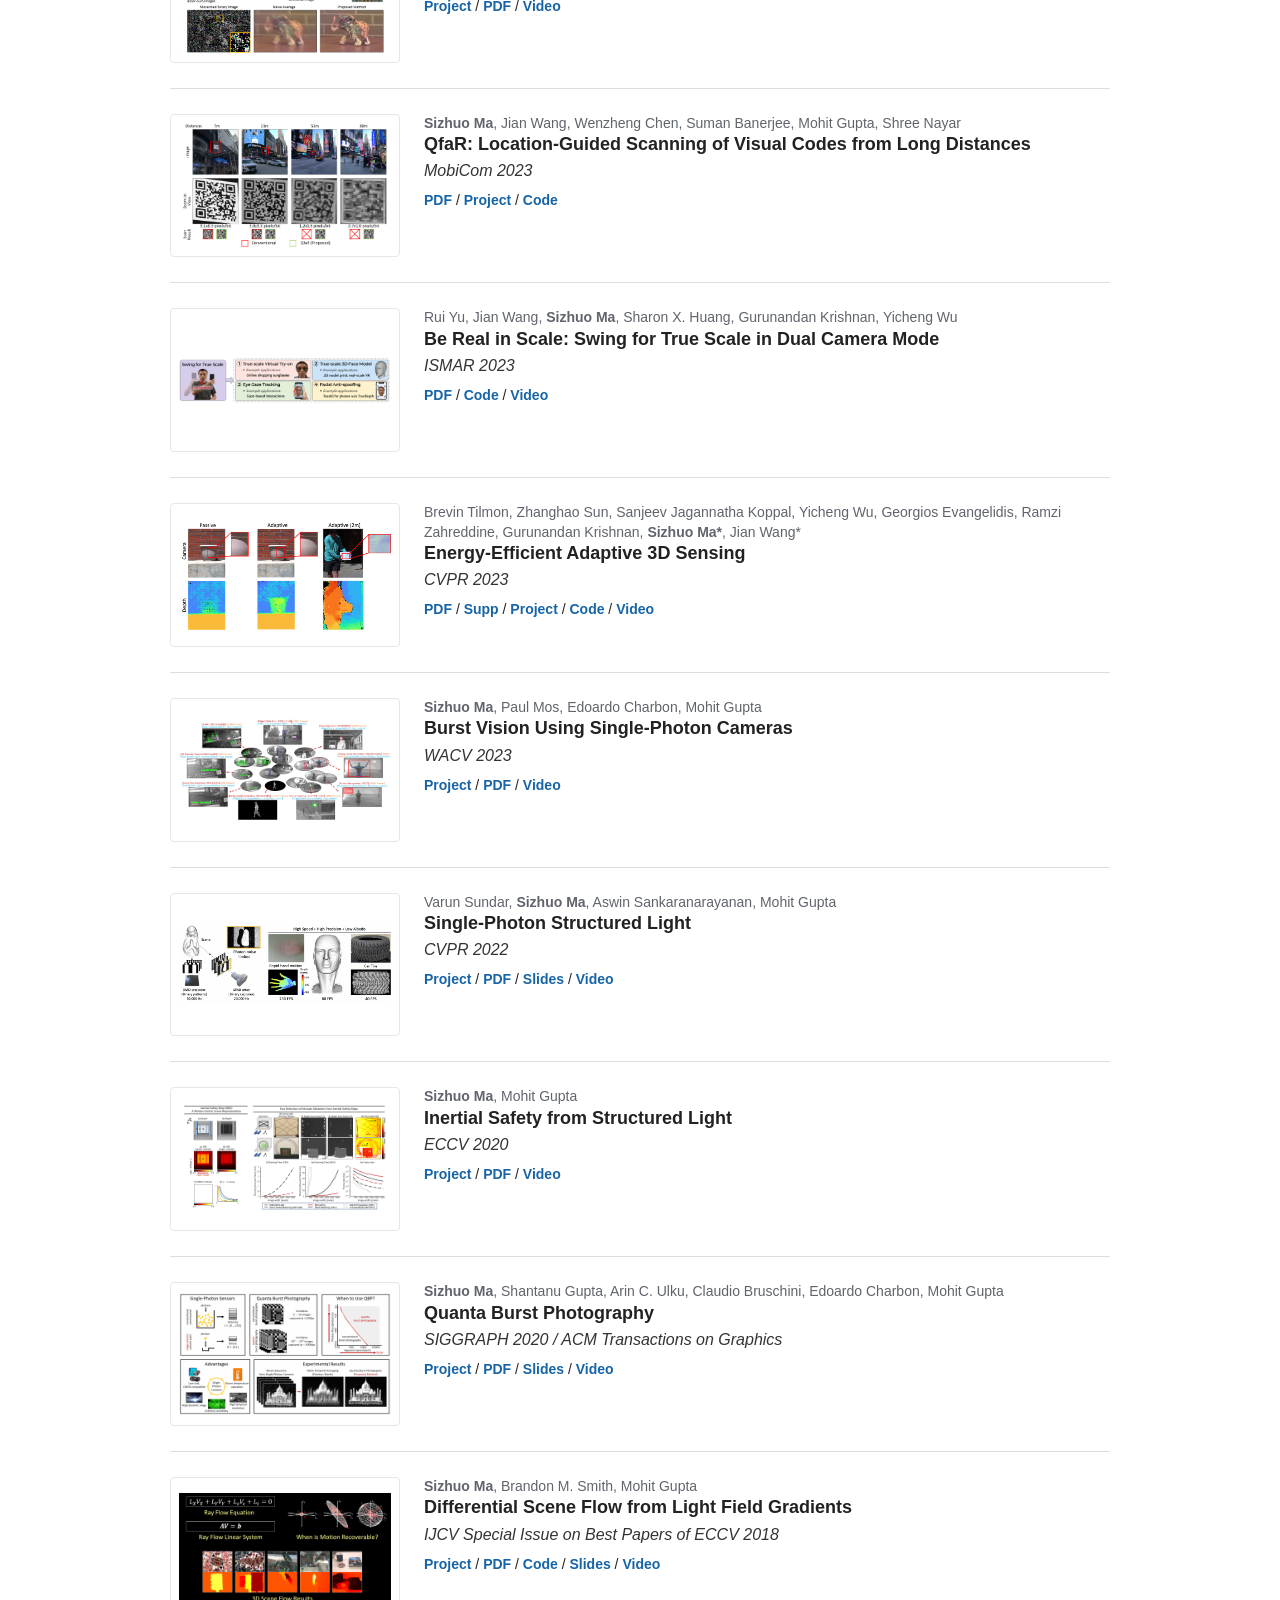
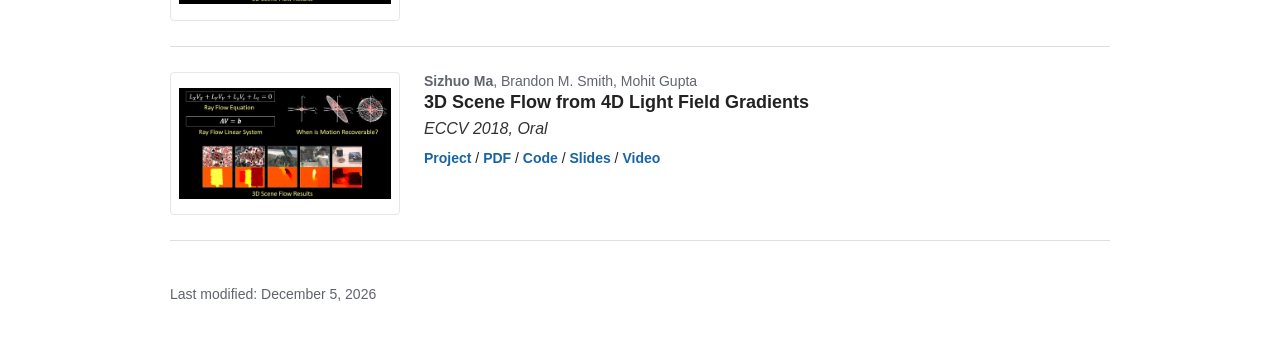
==== commit de668085: "Sync publications with lean paper assets" ====
--- a/site/index.html
+++ b/site/index.html
@@ -15,15 +15,14 @@
         <p class="role">Research Scientist, Snap Research</p>
         <p>
           I am a Senior Research Scientist at <a href="https://research.snap.com/">Snap Research</a>.
-          My research interests lie in computer vision, computational photography, and computational imaging.
+          My current research focuses on high-fidelity image & video restoration and enhancement, and efficient vision-language models.
+          Please check my <a href="https://scholar.google.co.uk/citations?user=_SyW0ukAAAAJ">Google Scholar</a> page for a complete list of publications.
+        </p>
+        <p>
           I received my PhD in Computer Sciences at UW-Madison, advised by
           <a href="https://wisionlab.cs.wisc.edu/people/mohit-gupta/">Professor Mohit Gupta</a>.
           My PhD work focused on solving geometry and motion-related computer vision problems using
           novel computational cameras, including light field cameras, structured light, and single-photon cameras.
-        </p>
-        <p>
-          My current research focuses on high-fidelity image & video restoration and enhancement, and efficient vision-language models.
-          Please check my <a href="https://scholar.google.co.uk/citations?user=_SyW0ukAAAAJ">Google Scholar</a> page for a complete list of publications.
         </p>
         <nav class="links" aria-label="Profile links">
           <a href="mailto:sizhuoma@gmail.com">Email</a>
@@ -40,66 +39,237 @@
       <h2 id="research-heading">Research</h2>
 
       <article class="paper">
+        <div class="thumb placeholder" aria-label="Placeholder thumbnail"></div>
+        <div class="paper-text">
+          <p class="authors">Guohao Sun, Yufei Wang, <strong>Sizhuo Ma</strong>, Yuege Xie, Yuting Cheng, Zhiqiang Tao, Jian Wang</p>
+          <h3>IF-Prune: Information-Flow Guided Token Pruning for Efficient Vision-Language Models</h3>
+          <p class="venue">CVPR 2026</p>
+        </div>
+      </article>
+
+      <article class="paper">
+        <a class="thumb" href="https://zzh-tech.github.io/InterpAny-Clearer/"><img src="assets/papers/clearer-frames-anytime.png" alt="Velocity Disambiguation thumbnail"></a>
+        <div class="paper-text">
+          <p class="authors">Zhihang Zhong, Gurunandan Krishnan, Wei Wang, Xiao Sun, Yu Qiao, <strong>Sizhuo Ma*</strong>, Jian Wang*</p>
+          <h3>Velocity Disambiguation for Video Frame Interpolation</h3>
+          <p class="venue">TPAMI 2026</p>
+        </div>
+      </article>
+
+      <article class="paper">
+        <div class="thumb placeholder" aria-label="Placeholder thumbnail"></div>
+        <div class="paper-text">
+          <p class="authors">Ayush Garg, <strong>Sizhuo Ma</strong>, Mohit Gupta</p>
+          <h3>gQIR: Generative Quanta Image Reconstruction</h3>
+          <p class="venue">CVPR 2026</p>
+        </div>
+      </article>
+
+      <article class="paper">
+        <div class="thumb placeholder" aria-label="Placeholder thumbnail"></div>
+        <div class="paper-text">
+          <p class="authors">Eric Ming Chen, Di Liu, <strong>Sizhuo Ma</strong>, Michael Vasilkovsky, Bing Zhou, Qiang Gao, Wenzhou Wang, Jiahao Luo, Dimitris N. Metaxas, Vincent Sitzmann, Jian Wang</p>
+          <h3>Snapmoji: Instant Generation of Animatable Dual-Stylized Avatars</h3>
+          <p class="venue">WACV 2026</p>
+          <p class="paper-links"><a href="https://arxiv.org/pdf/2503.11978">PDF</a> / <a href="https://echen01.github.io/instamoji-supp/">Project</a></p>
+        </div>
+      </article>
+
+      <article class="paper">
+        <div class="thumb placeholder" aria-label="Placeholder thumbnail"></div>
+        <div class="paper-text">
+          <p class="authors">Jiahao Guo, Yifan Ji, Zhenzhong Chen, Yufei Wang, <strong>Sizhuo Ma</strong>, Yuwei Guo, Yulun Zhang, Jian Wang</p>
+          <h3>Towards Redundancy Reduction in Diffusion Models for Efficient Video Super-Resolution</h3>
+          <p class="venue">arXiv, 2025</p>
+        </div>
+      </article>
+
+      <article class="paper">
+        <div class="thumb placeholder" aria-label="Placeholder thumbnail"></div>
+        <div class="paper-text">
+          <p class="authors"><strong>Sizhuo Ma</strong>, Wei-Ting Chen, Qiang Gao, Jian Wang, Chris Wei Zhou, Wei Sun, Weixia Zhang, Linhan Cao, et al.</p>
+          <h3>VQualA 2025 Challenge on Face Image Quality Assessment: Methods and Results</h3>
+          <p class="venue">ICCV Workshop 2025</p>
+          <p class="paper-links"><a href="https://arxiv.org/pdf/2508.18445">PDF</a> / <a href="https://codalab.lisn.upsaclay.fr/competitions/23017">Challenge</a> / <a href="https://vquala.github.io/">Workshop</a></p>
+        </div>
+      </article>
+
+      <article class="paper">
+        <div class="thumb placeholder" aria-label="Placeholder thumbnail"></div>
+        <div class="paper-text">
+          <p class="authors">Dasong Li*, <strong>Sizhuo Ma*</strong>, Hang Hua*, Wenjie Li*, Jian Wang*, Chris Wei Zhou*, Fengbin Guan, Xin Li, et al.</p>
+          <h3>VQualA 2025 Challenge on Engagement Prediction for Short Videos: Methods and Results</h3>
+          <p class="venue">ICCV Workshop 2025</p>
+          <p class="paper-links"><a href="https://arxiv.org/pdf/2509.02969">PDF</a> / <a href="https://codalab.lisn.upsaclay.fr/competitions/23005">Challenge</a> / <a href="https://vquala.github.io/">Workshop</a></p>
+        </div>
+      </article>
+
+      <article class="paper">
+        <div class="thumb placeholder" aria-label="Placeholder thumbnail"></div>
+        <div class="paper-text">
+          <p class="authors"><strong>Sizhuo Ma</strong>, Karl Bayer, Gurunandan Krishnan, Mohit Gupta, Shree Nayar</p>
+          <h3>Privacy-Enabled Parallax Display</h3>
+          <p class="venue">IEEE VR 2025</p>
+        </div>
+      </article>
+
+      <article class="paper">
+        <div class="thumb placeholder" aria-label="Placeholder thumbnail"></div>
+        <div class="paper-text">
+          <p class="authors">Howard Zhang+, Yuval Alaluf+, <strong>Sizhuo Ma</strong>, Achuta Kadambi, Jian Wang*, Kfir Aberman*</p>
+          <h3>InstantRestore: Single-Step Personalized Face Restoration with Shared-Image Attention</h3>
+          <p class="venue">SIGGRAPH 2025</p>
+          <p class="paper-links"><a href="https://arxiv.org/pdf/2412.06753">PDF</a> / <a href="https://snap-research.github.io/InstantRestore/">Project</a> / <a href="https://jianwang-cmu.github.io/25InstantRestore/iTcxy-pff_296s1.mp4">Video</a> / <a href="https://github.com/snap-research/InstantRestore">Code</a></p>
+        </div>
+      </article>
+
+      <article class="paper">
+        <a class="thumb" href="https://personalized-restoration.github.io/"><img src="assets/papers/dual-pivot-tuning.png" alt="Dual-Pivot Tuning thumbnail"></a>
+        <div class="paper-text">
+          <p class="authors">Pradyumna Chari, <strong>Sizhuo Ma</strong>, Daniil Ostashev, Achuta Kadambi, Gurunandan Krishnan, Jian Wang*, Kfir Aberman</p>
+          <h3><a href="https://personalized-restoration.github.io/">Personalized Restoration via Dual-Pivot Tuning</a></h3>
+          <p class="venue">TIP 2025</p>
+          <p class="paper-links"><a href="https://arxiv.org/pdf/2312.17234">PDF</a> / <a href="https://personalized-restoration.github.io/">Project</a> / <a href="https://github.com/personalized-restoration/personalized-restoration">Code</a></p>
+        </div>
+      </article>
+
+      <article class="paper">
+        <div class="thumb"><img src="assets/papers/privacy-event-localization.png" alt="Privacy-preserving event localization thumbnail"></div>
+        <div class="paper-text">
+          <p class="authors">Junho Kim, Young Min Kim, Ramzi Zahreddine, Weston A. Welge, Gurunandan Krishnan, <strong>Sizhuo Ma*</strong>, Jian Wang*</p>
+          <h3>Privacy-Preserving Visual Localization with Event Cameras</h3>
+          <p class="venue">TIP 2025</p>
+          <p class="paper-links"><a href="https://arxiv.org/pdf/2212.03177">PDF</a> / <a href="https://82magnolia.github.io/event_localization/">Project</a> / <a href="https://github.com/82magnolia/event_localization">Code</a> / <a href="https://www.youtube.com/watch?v=kk0q690NMXc">Video</a></p>
+        </div>
+      </article>
+
+      <article class="paper">
+        <a class="thumb" href="https://sagiri0208.github.io/"><img src="assets/papers/sagiri.png" alt="Sagiri thumbnail"></a>
+        <div class="paper-text">
+          <p class="authors">Baiang Li, <strong>Sizhuo Ma</strong>, Yanhong Zeng, Xiaogang Xu, Youqing Fang, Zhao Zhang, Jian Wang*+, Kai Chen*</p>
+          <h3><a href="https://sagiri0208.github.io/">Exposure-Limited Image Enhancement with Generative Diffusion Prior</a></h3>
+          <p class="venue">ICCP 2025</p>
+          <p class="paper-links"><a href="https://sagiri0208.github.io/">Project</a> / <a href="https://arxiv.org/pdf/2406.09389">PDF</a> / <a href="https://github.com/ztMotaLee/Sagiri/">Code</a></p>
+        </div>
+      </article>
+
+      <article class="paper">
+        <div class="thumb placeholder" aria-label="Placeholder thumbnail"></div>
+        <div class="paper-text">
+          <p class="authors">Yiming Zhang, Lionel Zhe Wang+, <strong>Sizhuo Ma+</strong>, Xinjie Li, Jian Ren, Zhihang Zhong*, Jian Wang*</p>
+          <h3>DiffBody: Human Body Image Restoration with Generative Diffusion Prior</h3>
+          <p class="venue">ICCP 2025</p>
+          <p class="paper-links"><a href="uploads/papers/diffbody-paper.pdf">PDF</a> / <a href="https://github.com/yimingz1218/DiffBody">Code</a></p>
+        </div>
+      </article>
+
+      <article class="paper">
+        <div class="thumb placeholder" aria-label="Placeholder thumbnail"></div>
+        <div class="paper-text">
+          <p class="authors">Aditya Arora, Zhengzhong Tu+, Yufei Wang+, Ruizheng Bai, Jian Wang*, <strong>Sizhuo Ma*</strong></p>
+          <h3>GuideSR: Rethinking Guidance for One-Step High-Fidelity Diffusion-Based Super-Resolution</h3>
+          <p class="venue">arXiv, 2025</p>
+          <p class="paper-links"><a href="https://arxiv.org/pdf/2505.00687">PDF</a></p>
+        </div>
+      </article>
+
+      <article class="paper">
+        <div class="thumb placeholder" aria-label="Placeholder thumbnail"></div>
+        <div class="paper-text">
+          <p class="authors">Wei-Ting Chen+, Vong Yu Jiet+, Yi-Tsung Lee, Qiang Gao, Sy-Yen Kuo, <strong>Sizhuo Ma*</strong>, Jian Wang*</p>
+          <h3>DiffVQA: Video Quality Assessment Using Diffusion Feature Extractor</h3>
+          <p class="venue">arXiv, 2025</p>
+          <p class="paper-links"><a href="https://arxiv.org/pdf/2505.03261">PDF</a></p>
+        </div>
+      </article>
+
+      <article class="paper">
+        <div class="thumb placeholder" aria-label="Placeholder thumbnail"></div>
+        <div class="paper-text">
+          <p class="authors">Jian Wang, <strong>Sizhuo Ma</strong>, Karl Bayer, Yi Zhang, Peihao Wang, Bing Zhou, Shree Nayar, Gurunandan Krishnan</p>
+          <h3>Perspective-Aligned AR Mirror with Under-Display Camera</h3>
+          <p class="venue">SIGGRAPH Asia 2024, Best Paper Award</p>
+          <p class="paper-links"><a href="https://dl.acm.org/doi/10.1145/3687995">PDF</a> / <a href="uploads/papers/ar-mirror-supp.pdf">Supp</a> / <a href="https://jianwang-cmu.github.io/24ARmirror/20s.mov">Video</a></p>
+        </div>
+      </article>
+
+      <article class="paper">
+        <a class="thumb" href="https://zzh-tech.github.io/InterpAny-Clearer/"><img src="assets/papers/clearer-frames-anytime.png" alt="Clearer Frames Anytime thumbnail"></a>
+        <div class="paper-text">
+          <p class="authors">Zhihang Zhong, Gurunandan Krishnan, Xiao Sun, Yu Qiao, <strong>Sizhuo Ma*</strong>, Jian Wang*</p>
+          <h3><a href="https://zzh-tech.github.io/InterpAny-Clearer/">Clearer Frames, Anytime: Resolving Velocity Ambiguity in Video Frame Interpolation</a></h3>
+          <p class="venue">ECCV 2024, Oral</p>
+          <p class="paper-links"><a href="https://arxiv.org/pdf/2311.08007v2">PDF</a> / <a href="uploads/papers/clearer-frames-supp.pdf">Supp</a> / <a href="https://zzh-tech.github.io/InterpAny-Clearer/">Project</a> / <a href="https://github.com/zzh-tech/InterpAny-Clearer">Code</a> / <a href="https://ai4sports.opengvlab.com/interpany-clearer/">Web app</a></p>
+        </div>
+      </article>
+
+      <article class="paper">
+        <div class="thumb placeholder" aria-label="Placeholder thumbnail"></div>
+        <div class="paper-text">
+          <p class="authors">Dasong Li, Wenjie Li, Baili Lu, Hongsheng Li, <strong>Sizhuo Ma</strong>, Gurunandan Krishnan, Jian Wang</p>
+          <h3>Delving Deep into Engagement Prediction of Short Videos</h3>
+          <p class="venue">ECCV 2024</p>
+          <p class="paper-links"><a href="https://arxiv.org/pdf/2410.00289">PDF</a> / <a href="uploads/papers/engagement-prediction-supp.pdf">Supp</a> / <a href="https://github.com/dasongli1/SnapUGC_Engagement">Code and data</a></p>
+        </div>
+      </article>
+
+      <article class="paper">
+        <div class="thumb placeholder" aria-label="Placeholder thumbnail"></div>
+        <div class="paper-text">
+          <p class="authors">Dorian Chan, Matthew O'Toole, <strong>Sizhuo Ma</strong>, Jian Wang</p>
+          <h3>Holodepth: Programmable Depth-Varying Projection via Computer-Generated Holography</h3>
+          <p class="venue">ECCV 2024</p>
+          <p class="paper-links"><a href="https://www.ecva.net/papers/eccv_2024/papers_ECCV/papers/07832.pdf">PDF</a> / <a href="https://www.ecva.net/papers/eccv_2024/papers_ECCV/papers/07832-supp.pdf">Supp</a> / <a href="https://github.com/dorianchan/holodepth">Code</a></p>
+        </div>
+      </article>
+
+      <article class="paper">
+        <a class="thumb" href="https://portrait-disco.github.io/"><img src="assets/papers/disco.png" alt="DisCO thumbnail"></a>
+        <div class="paper-text">
+          <p class="authors">Zhixiang Wang, Yu-Lun Liu, Jia-Bin Huang, Shin'ichi Satoh, <strong>Sizhuo Ma</strong>, Guru Krishnan, Jian Wang*</p>
+          <h3><a href="https://portrait-disco.github.io/">DisCO: Portrait Distortion Correction with Perspective-Aware 3D GANs</a></h3>
+          <p class="venue">IJCV 2024</p>
+          <p class="paper-links"><a href="https://arxiv.org/pdf/2302.12253">PDF</a> / <a href="https://portrait-disco.github.io/">Project</a> / <a href="https://github.com/lightChaserX/DisCO">Code</a></p>
+        </div>
+      </article>
+
+      <article class="paper">
         <a class="thumb" href="https://dsl-fiqa.github.io/"><img src="assets/papers/dsl-fiqa.png" alt="DSL-FIQA thumbnail"></a>
         <div class="paper-text">
-          <p class="authors">Wei-Ting Chen, Gurunandan Krishnan, Qiang Gao, Sy-Yen Kuo, <strong>Sizhuo Ma</strong>, Jian Wang</p>
+          <p class="authors">Wei-Ting Chen, Gurunandan Krishnan, Qiang Gao, Sy-Yen Kuo, <strong>Sizhuo Ma*</strong>, Jian Wang*+</p>
           <h3><a href="https://dsl-fiqa.github.io/">DSL-FIQA: Assessing Facial Image Quality via Dual-Set Degradation Learning and Landmark-Guided Transformer</a></h3>
           <p class="venue">CVPR 2024</p>
-          <p class="summary">Facial image quality assessment.</p>
-          <p class="paper-links"><a href="https://dsl-fiqa.github.io/">Project</a> / <a href="https://openaccess.thecvf.com/content/CVPR2024/papers/Chen_DSL-FIQA_Assessing_Facial_Image_Quality_via_Dual-Set_Degradation_Learning_and_CVPR_2024_paper.pdf">PDF</a> / <a href="https://youtu.be/7jDzj-CBvbQ?si=fwICsHrRQyfZIZru">Video</a></p>
+          <p class="paper-links"><a href="https://arxiv.org/pdf/2406.09622">PDF</a> / <a href="https://dsl-fiqa.github.io/">Project</a> / <a href="https://github.com/DSL-FIQA/DSL-FIQA/">Code</a> / <a href="https://youtu.be/7jDzj-CBvbQ?si=fwICsHrRQyfZIZru">Video</a></p>
         </div>
       </article>
 
       <article class="paper">
         <a class="thumb" href="https://robustsam.github.io/"><img src="assets/papers/robust-sam.png" alt="RobustSAM thumbnail"></a>
         <div class="paper-text">
-          <p class="authors">Wei-Ting Chen, Yu-Jiet Vong, Sy-Yen Kuo, <strong>Sizhuo Ma</strong>, Jian Wang</p>
+          <p class="authors">Wei-Ting Chen, Yu-Jiet Vong, Sy-Yen Kuo, <strong>Sizhuo Ma*</strong>, Jian Wang*</p>
           <h3><a href="https://robustsam.github.io/">RobustSAM: Segment Anything Robustly on Degraded Images</a></h3>
-          <p class="venue">CVPR 2024</p>
-          <p class="summary">Make Segment Anything robust to image degradations.</p>
-          <p class="paper-links"><a href="https://robustsam.github.io/">Project</a> / <a href="https://openaccess.thecvf.com/content/CVPR2024/papers/Chen_RobustSAM_Segment_Anything_Robustly_on_Degraded_Images_CVPR_2024_paper.pdf">PDF</a> / <a href="https://github.com/robustsam/RobustSAM">Code</a> / <a href="https://youtu.be/Awukqkbs6zM?si=VoaOv-1ityMlylAM">Video</a></p>
-        </div>
-      </article>
-
-      <article class="paper">
-        <a class="thumb" href="https://portrait-disco.github.io/"><img src="assets/papers/disco.png" alt="DisCO thumbnail"></a>
-        <div class="paper-text">
-          <p class="authors">Zhixiang Wang, Yu-Lun Liu, Jia-Bin Huang, Shin'ichi Satoh, <strong>Sizhuo Ma</strong>, Guru Krishnan, Jian Wang</p>
-          <h3><a href="https://portrait-disco.github.io/">DisCO: Portrait Distortion Correction with Perspective-Aware 3D GANs</a></h3>
-          <p class="venue">IJCV, 2024</p>
-          <p class="summary">Correct perspective distortion of portrait images with 3D GANs.</p>
-          <p class="paper-links"><a href="https://portrait-disco.github.io/">Project</a> / <a href="https://arxiv.org/pdf/2302.12253">PDF</a></p>
-        </div>
-      </article>
-
-      <article class="paper">
-        <a class="thumb" href="https://sagiri0208.github.io/"><img src="assets/papers/sagiri.png" alt="Sagiri thumbnail"></a>
-        <div class="paper-text">
-          <p class="authors">Baiang Li, <strong>Sizhuo Ma</strong>, Yanhong Zeng, Xiaogang Xu, Youqing Fang, Zhao Zhang, Jian Wang, Kai Chen</p>
-          <h3><a href="https://sagiri0208.github.io/">Sagiri: Low Dynamic Range Image Enhancement with Generative Diffusion Prior</a></h3>
-          <p class="venue">arXiv, 2024</p>
-          <p class="paper-links"><a href="https://sagiri0208.github.io/">Project</a> / <a href="https://arxiv.org/pdf/2406.09389">PDF</a> / <a href="https://github.com/ztMotaLee/Sagiri/">Code</a></p>
-        </div>
-      </article>
-
-      <article class="paper">
-        <a class="thumb" href="https://zzh-tech.github.io/InterpAny-Clearer/"><img src="assets/papers/clearer-frames-anytime.png" alt="Clearer Frames Anytime thumbnail"></a>
-        <div class="paper-text">
-          <p class="authors">Zhihang Zhong, Gurunandan Krishnan, Xiao Sun, Yu Qiao, <strong>Sizhuo Ma</strong>, Jian Wang</p>
-          <h3><a href="https://zzh-tech.github.io/InterpAny-Clearer/">Clearer Frames, Anytime: Resolving Velocity Ambiguity in Video Frame Interpolation</a></h3>
-          <p class="venue">arXiv, 2023</p>
-          <p class="paper-links"><a href="https://zzh-tech.github.io/InterpAny-Clearer/">Project</a> / <a href="https://arxiv.org/pdf/2311.08007">PDF</a> / <a href="https://github.com/zzh-tech/InterpAny-Clearer">Code</a></p>
-        </div>
-      </article>
-
-      <article class="paper">
-        <a class="thumb" href="https://personalized-restoration.github.io/"><img src="assets/papers/dual-pivot-tuning.png" alt="Dual-Pivot Tuning thumbnail"></a>
-        <div class="paper-text">
-          <p class="authors">Pradyumna Chari, <strong>Sizhuo Ma</strong>, Daniil Ostashev, Achuta Kadambi, Gurunandan Krishnan, Jian Wang, Kfir Aberman</p>
-          <h3><a href="https://personalized-restoration.github.io/">Personalized Restoration via Dual-Pivot Tuning</a></h3>
-          <p class="venue">arXiv, 2023</p>
-          <p class="summary">Improving face restoration with reference images for better identity.</p>
-          <p class="paper-links"><a href="https://personalized-restoration.github.io/">Project</a> / <a href="https://arxiv.org/pdf/2312.17234">PDF</a> / <a href="https://github.com/personalized-restoration/personalized-restoration">Code</a></p>
+          <p class="venue">CVPR 2024, Highlight</p>
+          <p class="paper-links"><a href="https://arxiv.org/pdf/2406.09627">PDF</a> / <a href="https://robustsam.github.io/">Project</a> / <a href="https://github.com/robustsam/RobustSAM">Code</a> / <a href="https://youtu.be/Awukqkbs6zM?si=VoaOv-1ityMlylAM">Video</a></p>
+        </div>
+      </article>
+
+      <article class="paper">
+        <a class="thumb" href="https://wisionlab.com/project/seeing-photons-in-color/"><img src="assets/papers/seeing-photons-in-color.jpg" alt="Seeing Photons in Color thumbnail"></a>
+        <div class="paper-text">
+          <p class="authors"><strong>Sizhuo Ma</strong>, Varun Sundar, Paul Mos, Claudio Bruschini, Edoardo Charbon, Mohit Gupta</p>
+          <h3><a href="https://wisionlab.com/project/seeing-photons-in-color/">Seeing Photons in Color</a></h3>
+          <p class="venue">SIGGRAPH 2023 / ACM Transactions on Graphics</p>
+          <p class="paper-links"><a href="https://wisionlab.com/project/seeing-photons-in-color/">Project</a> / <a href="https://wisionlab.com/wp-content/uploads/2023/05/seeing_photons_in_color_wision.pdf">PDF</a> / <a href="https://youtu.be/9K0_voULaH0">Video</a></p>
+        </div>
+      </article>
+
+      <article class="paper">
+        <a class="thumb" href="https://sizhuom.github.io/project-qfar/"><img src="assets/papers/qfar.png" alt="QfaR thumbnail"></a>
+        <div class="paper-text">
+          <p class="authors"><strong>Sizhuo Ma</strong>, Jian Wang, Wenzheng Chen, Suman Banerjee, Mohit Gupta, Shree Nayar</p>
+          <h3><a href="https://sizhuom.github.io/project-qfar/">QfaR: Location-Guided Scanning of Visual Codes from Long Distances</a></h3>
+          <p class="venue">MobiCom 2023</p>
+          <p class="paper-links"><a href="uploads/papers/qfar-paper.pdf">PDF</a> / <a href="https://sizhuom.github.io/project-qfar/">Project</a> / <a href="https://github.com/snap-research/qfar">Code</a></p>
         </div>
       </article>
 
@@ -109,51 +279,17 @@
           <p class="authors">Rui Yu, Jian Wang, <strong>Sizhuo Ma</strong>, Sharon X. Huang, Gurunandan Krishnan, Yicheng Wu</p>
           <h3><a href="uploads/Swing_for_True_Scale__ISMAR_2023_.pdf">Be Real in Scale: Swing for True Scale in Dual Camera Mode</a></h3>
           <p class="venue">ISMAR 2023</p>
-          <p class="summary">Estimate the metric scale of user faces by swinging the phone and using front and rear cameras simultaneously.</p>
-          <p class="paper-links"><a href="uploads/Swing_for_True_Scale__ISMAR_2023_.pdf">PDF</a></p>
-        </div>
-      </article>
-
-      <article class="paper">
-        <a class="thumb" href="https://wisionlab.com/project/seeing-photons-in-color/"><img src="assets/papers/seeing-photons-in-color.jpg" alt="Seeing Photons in Color thumbnail"></a>
-        <div class="paper-text">
-          <p class="authors"><strong>Sizhuo Ma</strong>, Varun Sundar, Paul Mos, Claudio Bruschini, Edoardo Charbon, Mohit Gupta</p>
-          <h3><a href="https://wisionlab.com/project/seeing-photons-in-color/">Seeing Photons in Color</a></h3>
-          <p class="venue">SIGGRAPH 2023</p>
-          <p class="summary">Color filter and algorithm design for single-photon color imaging in low light.</p>
-          <p class="paper-links"><a href="https://wisionlab.com/project/seeing-photons-in-color/">Project</a> / <a href="https://wisionlab.com/wp-content/uploads/2023/05/seeing_photons_in_color_wision.pdf">PDF</a> / <a href="https://youtu.be/9K0_voULaH0">Video</a></p>
-        </div>
-      </article>
-
-      <article class="paper">
-        <a class="thumb" href="https://sizhuom.github.io/project-qfar/"><img src="assets/papers/qfar.png" alt="QfaR thumbnail"></a>
-        <div class="paper-text">
-          <p class="authors"><strong>Sizhuo Ma</strong>, Jian Wang, Wenzheng Chen, Suman Banerjee, Mohit Gupta, Shree Nayar</p>
-          <h3><a href="https://sizhuom.github.io/project-qfar/">QfaR: Location-Guided Scanning of Visual Codes from Long Distances</a></h3>
-          <p class="venue">MobiCom 2023</p>
-          <p class="summary">A location-guided approach that extends the scanning distance of QR codes by 4x or more.</p>
-          <p class="paper-links"><a href="https://sizhuom.github.io/project-qfar/">Project</a> / <a href="https://sizhuom.github.io/project-qfar/static/pdf/MOBICOM_2023___QfaR.pdf">PDF</a></p>
+          <p class="paper-links"><a href="uploads/Swing_for_True_Scale__ISMAR_2023_.pdf">PDF</a> / <a href="https://github.com/ruiyu0/Swing-for-True-Scale">Code</a> / <a href="https://jianwang-cmu.github.io/23realScale/ismar23b-sub1874-cam-i8.mp4">Video</a></p>
         </div>
       </article>
 
       <article class="paper">
         <a class="thumb" href="https://btilmon.github.io/e3d.html"><img src="assets/papers/energy-efficient-adaptive-3d.png" alt="Energy-Efficient Adaptive 3D Sensing thumbnail"></a>
         <div class="paper-text">
-          <p class="authors">Brevin Tilmon, Zhanghao Sun, Sanjeev Koppal, Yicheng Wu, Georgios Evangelidis, Ramzi Zahreddine, Guru Krishnan, <strong>Sizhuo Ma</strong>, Jian Wang</p>
+          <p class="authors">Brevin Tilmon, Zhanghao Sun, Sanjeev Jagannatha Koppal, Yicheng Wu, Georgios Evangelidis, Ramzi Zahreddine, Gurunandan Krishnan, <strong>Sizhuo Ma*</strong>, Jian Wang*</p>
           <h3><a href="https://btilmon.github.io/e3d.html">Energy-Efficient Adaptive 3D Sensing</a></h3>
           <p class="venue">CVPR 2023</p>
-          <p class="summary">Energy-efficient and eye-safe active 3D sensing adapted to the scene and application.</p>
-          <p class="paper-links"><a href="https://btilmon.github.io/e3d.html">Project</a> / <a href="https://btilmon.github.io/pubs/CVPR_2023_Energy_Efficient_Adaptive_3D_Sensing.pdf">PDF</a> / <a href="https://github.com/btilmon/holoCu">Code</a> / <a href="https://btilmon.github.io/pubs/CVPR23_E3D_compressed.mp4">Video</a></p>
-        </div>
-      </article>
-
-      <article class="paper">
-        <div class="thumb"><img src="assets/papers/privacy-event-localization.png" alt="Privacy-preserving event localization thumbnail"></div>
-        <div class="paper-text">
-          <p class="authors">Junho Kim, Young Min Kim, Yicheng Wu, Ramzi Zahreddine, Weston A. Welge, Gurunandan Krishnan, <strong>Sizhuo Ma</strong>, Jian Wang</p>
-          <h3>Privacy-Preserving Visual Localization with Event Cameras</h3>
-          <p class="venue">arXiv, 2022</p>
-          <p class="paper-links"><a href="https://arxiv.org/pdf/2212.03177">PDF</a> / <a href="https://github.com/82magnolia/event_localization">Code</a></p>
+          <p class="paper-links"><a href="https://openaccess.thecvf.com/content/CVPR2023/papers/Tilmon_Energy-Efficient_Adaptive_3D_Sensing_CVPR_2023_paper.pdf">PDF</a> / <a href="https://btilmon.github.io/pubs/CVPR_2023_Energy_Efficient_Adaptive_3D_Sensing_Supplementary.pdf">Supp</a> / <a href="https://btilmon.github.io/e3d.html">Project</a> / <a href="https://github.com/btilmon/holoCu">Code</a> / <a href="https://btilmon.github.io/pubs/CVPR23_E3D_compressed.mp4">Video</a></p>
         </div>
       </article>
 
@@ -163,7 +299,6 @@
           <p class="authors"><strong>Sizhuo Ma</strong>, Paul Mos, Edoardo Charbon, Mohit Gupta</p>
           <h3><a href="https://wisionlab.com/project/burst-vision-single-photon/">Burst Vision Using Single-Photon Cameras</a></h3>
           <p class="venue">WACV 2023</p>
-          <p class="summary">Exploring SPAD sensors for object detection, pose estimation, SLAM, text recognition, and other vision tasks.</p>
           <p class="paper-links"><a href="https://wisionlab.com/project/burst-vision-single-photon/">Project</a> / <a href="https://wisionlab.com/wp-content/uploads/2022/11/burst_vision_wisionlab.pdf">PDF</a> / <a href="https://youtu.be/NcpHJTs6X9Y">Video</a></p>
         </div>
       </article>
@@ -174,7 +309,6 @@
           <p class="authors">Varun Sundar, <strong>Sizhuo Ma</strong>, Aswin Sankaranarayanan, Mohit Gupta</p>
           <h3><a href="https://wisionlab.com/project/single-photon-sl/">Single-Photon Structured Light</a></h3>
           <p class="venue">CVPR 2022</p>
-          <p class="summary">Structured light 3D imaging at extreme speeds and in challenging scenarios using single-photon cameras and digital micro-mirror devices.</p>
           <p class="paper-links"><a href="https://wisionlab.com/project/single-photon-sl/">Project</a> / <a href="https://wisionlab.com/wp-content/uploads/2022/05/Sundar_Single-Photon_Structured_Light_CVPR_2022_paper.pdf">PDF</a> / <a href="https://wisionlab.com/wp-content/uploads/2022/06/slides.pptx">Slides</a> / <a href="https://youtu.be/bP78sU8GOxc">Video</a></p>
         </div>
       </article>
@@ -185,7 +319,6 @@
           <p class="authors"><strong>Sizhuo Ma</strong>, Mohit Gupta</p>
           <h3><a href="https://wisionlab.cs.wisc.edu/project/inertial-safety-from-structured-light/">Inertial Safety from Structured Light</a></h3>
           <p class="venue">ECCV 2020</p>
-          <p class="summary">A scene representation for fast obstacle detection with camera or scene motion using single-shot structured light.</p>
           <p class="paper-links"><a href="https://wisionlab.cs.wisc.edu/project/inertial-safety-from-structured-light/">Project</a> / <a href="https://wisionlab.cs.wisc.edu/wp-content/uploads/2020/06/ECCV20___Inertial_Safety__CR_.pdf">PDF</a> / <a href="https://www.youtube.com/watch?v=iubveMAOaWM">Video</a></p>
         </div>
       </article>
@@ -195,8 +328,7 @@
         <div class="paper-text">
           <p class="authors"><strong>Sizhuo Ma</strong>, Shantanu Gupta, Arin C. Ulku, Claudio Bruschini, Edoardo Charbon, Mohit Gupta</p>
           <h3><a href="https://wisionlab.cs.wisc.edu/project/quanta-burst-photography/">Quanta Burst Photography</a></h3>
-          <p class="venue">SIGGRAPH 2020</p>
-          <p class="summary">Ultra-low-light photography with single-photon cameras.</p>
+          <p class="venue">SIGGRAPH 2020 / ACM Transactions on Graphics</p>
           <p class="paper-links"><a href="https://wisionlab.cs.wisc.edu/project/quanta-burst-photography/">Project</a> / <a href="https://wisionlab.cs.wisc.edu/wp-content/uploads/2020/06/quanta_burst_photography_wision.pdf">PDF</a> / <a href="https://wisionlab.cs.wisc.edu/wp-content/uploads/2020/06/QuantaBurstPhotography.pptx">Slides</a> / <a href="https://www.youtube.com/watch?v=Mk9XGiND0xE">Video</a></p>
         </div>
       </article>
@@ -206,7 +338,7 @@
         <div class="paper-text">
           <p class="authors"><strong>Sizhuo Ma</strong>, Brandon M. Smith, Mohit Gupta</p>
           <h3><a href="https://wisionlab.cs.wisc.edu/project/lfsceneflow/">Differential Scene Flow from Light Field Gradients</a></h3>
-          <p class="venue">International Journal of Computer Vision</p>
+          <p class="venue">IJCV Special Issue on Best Papers of ECCV 2018</p>
           <p class="paper-links"><a href="https://wisionlab.cs.wisc.edu/project/lfsceneflow/">Project</a> / <a href="https://wisionlab.cs.wisc.edu/wp-content/uploads/2019/07/Ma_IJCV2019_revision.pdf">PDF</a> / <a href="https://github.com/sizhuom/LFSceneFlow">Code</a> / <a href="https://wisionlab.cs.wisc.edu/wp-content/uploads/2018/09/eccv18_final.pptx">Slides</a> / <a href="https://www.youtube.com/watch?v=AtG0oyfnn6M">Video</a></p>
         </div>
       </article>
@@ -216,8 +348,7 @@
         <div class="paper-text">
           <p class="authors"><strong>Sizhuo Ma</strong>, Brandon M. Smith, Mohit Gupta</p>
           <h3><a href="https://wisionlab.cs.wisc.edu/project/lfsceneflow/">3D Scene Flow from 4D Light Field Gradients</a></h3>
-          <p class="venue">ECCV 2018 oral presentation; selected for IJCV Special Issue on Best of ECCV</p>
-          <p class="summary">Recover high-precision dense scene flow from light fields.</p>
+          <p class="venue">ECCV 2018, Oral</p>
           <p class="paper-links"><a href="https://wisionlab.cs.wisc.edu/project/lfsceneflow/">Project</a> / <a href="https://wisionlab.cs.wisc.edu/wp-content/uploads/2018/07/SceneFlow_ECCV_2018.pdf">PDF</a> / <a href="https://github.com/sizhuom/LFSceneFlow">Code</a> / <a href="https://wisionlab.cs.wisc.edu/wp-content/uploads/2018/09/eccv18_final.pptx">Slides</a> / <a href="https://www.youtube.com/watch?v=AtG0oyfnn6M">Video</a></p>
         </div>
       </article>
--- a/site/style.css
+++ b/site/style.css
@@ -118,6 +118,13 @@
   object-fit: contain;
 }
 
+.thumb.placeholder {
+  background:
+    linear-gradient(135deg, rgba(23, 100, 166, 0.08) 25%, transparent 25%) 0 0 / 18px 18px,
+    linear-gradient(135deg, transparent 75%, rgba(23, 100, 166, 0.08) 75%) 0 0 / 18px 18px,
+    #f8f9fb;
+}
+
 .paper-text p,
 .paper-text h3 {
   margin: 0;
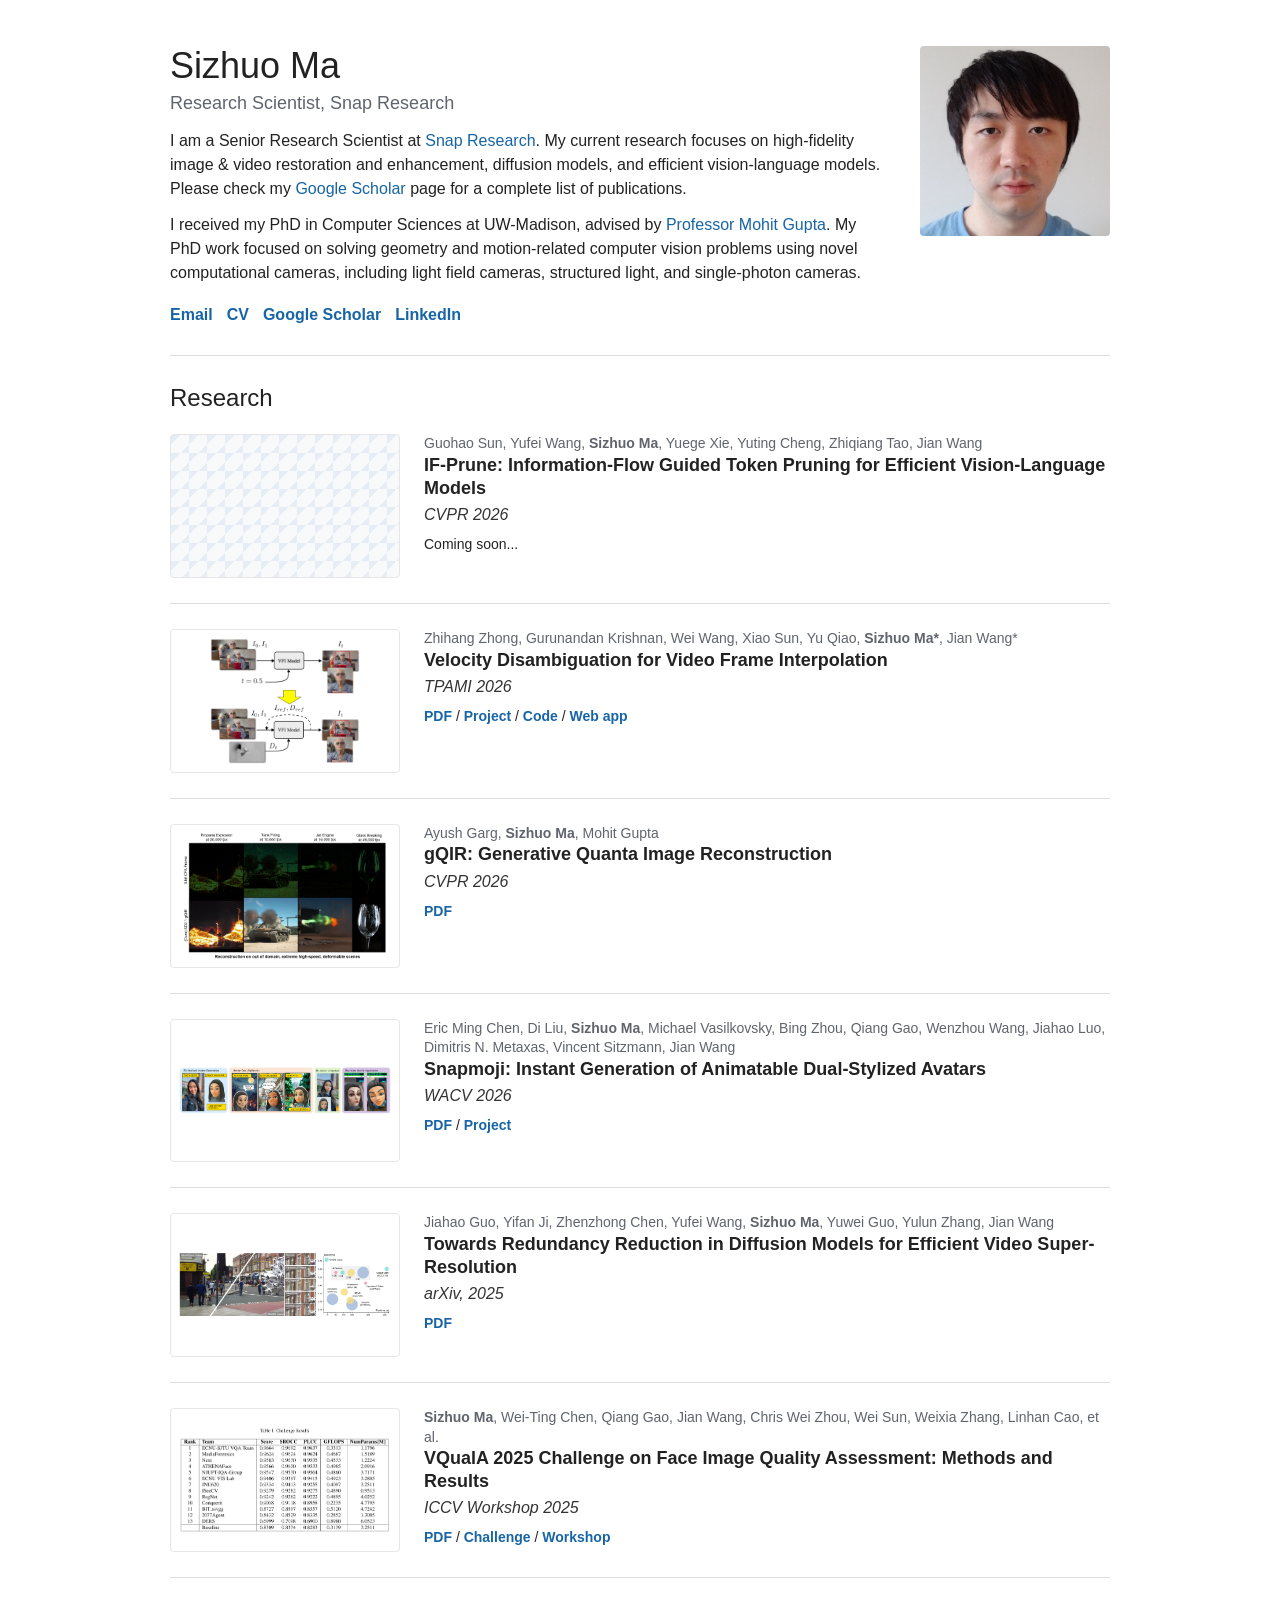
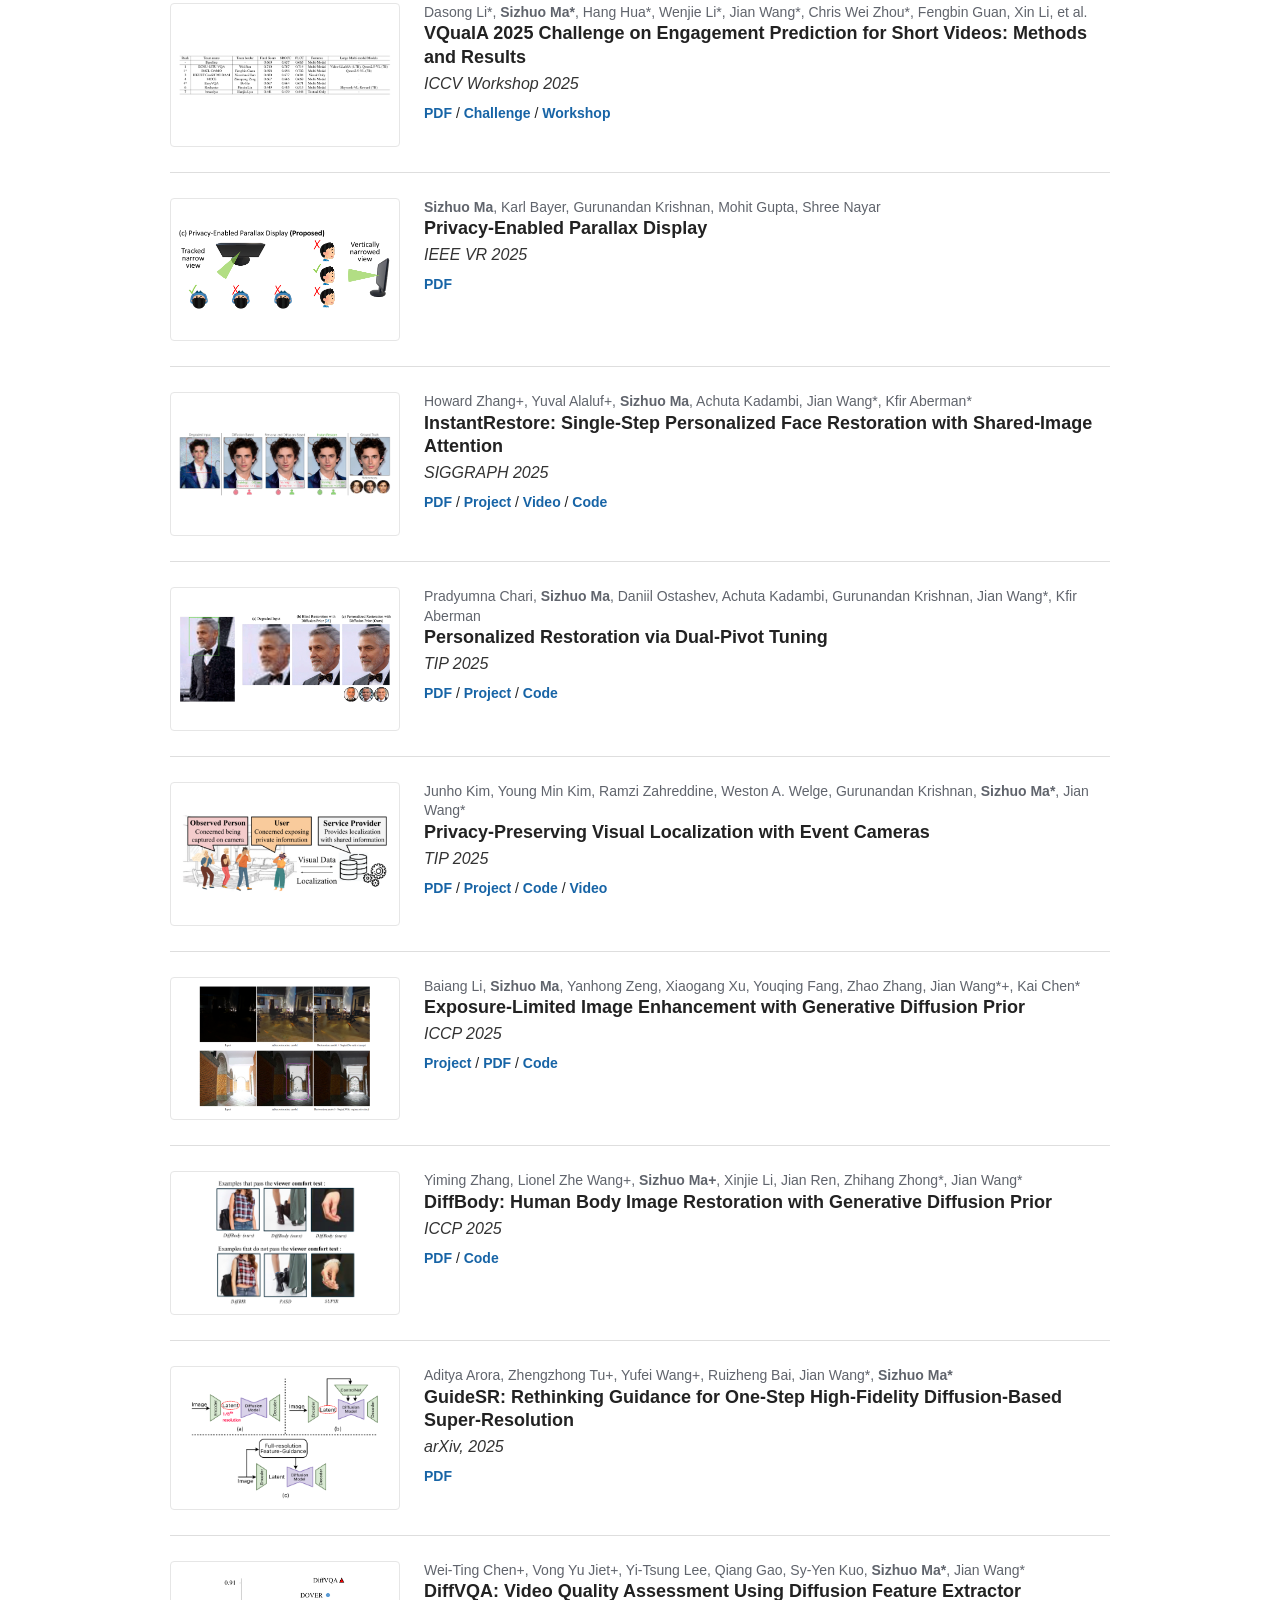
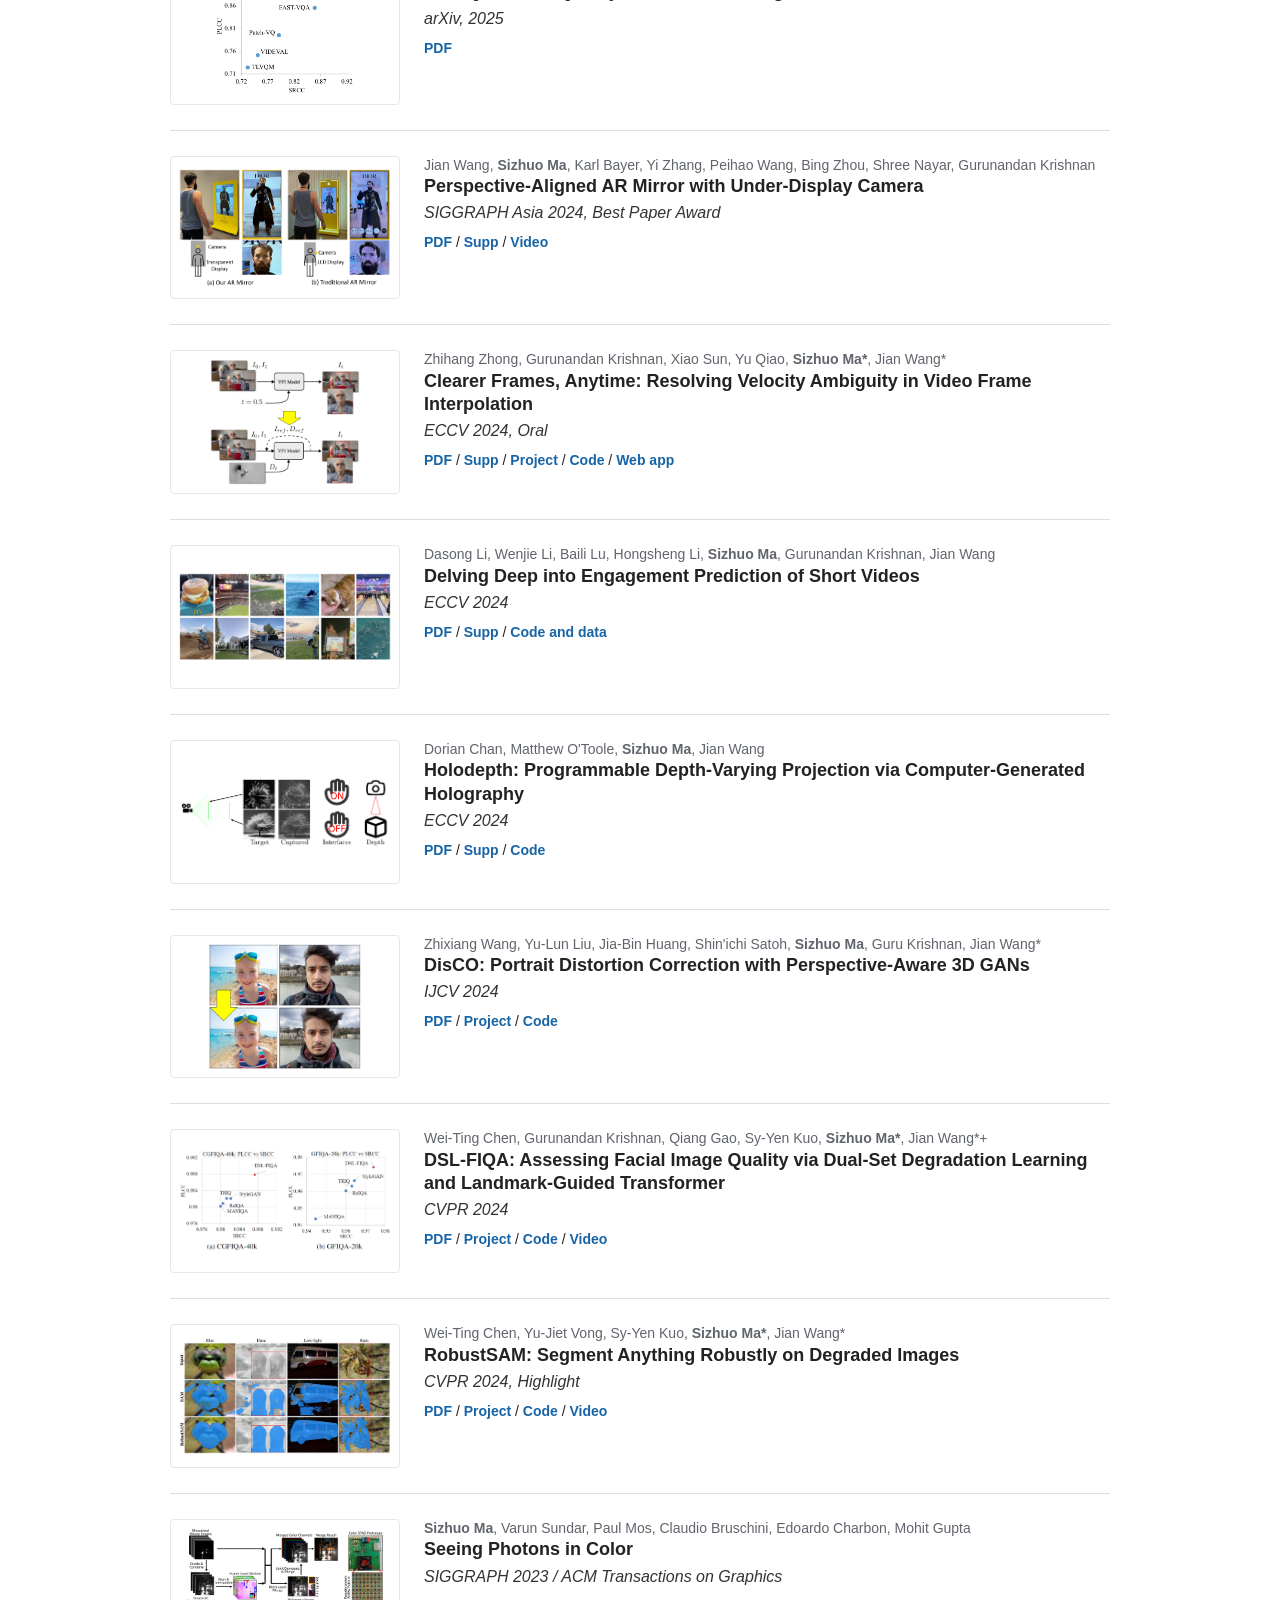
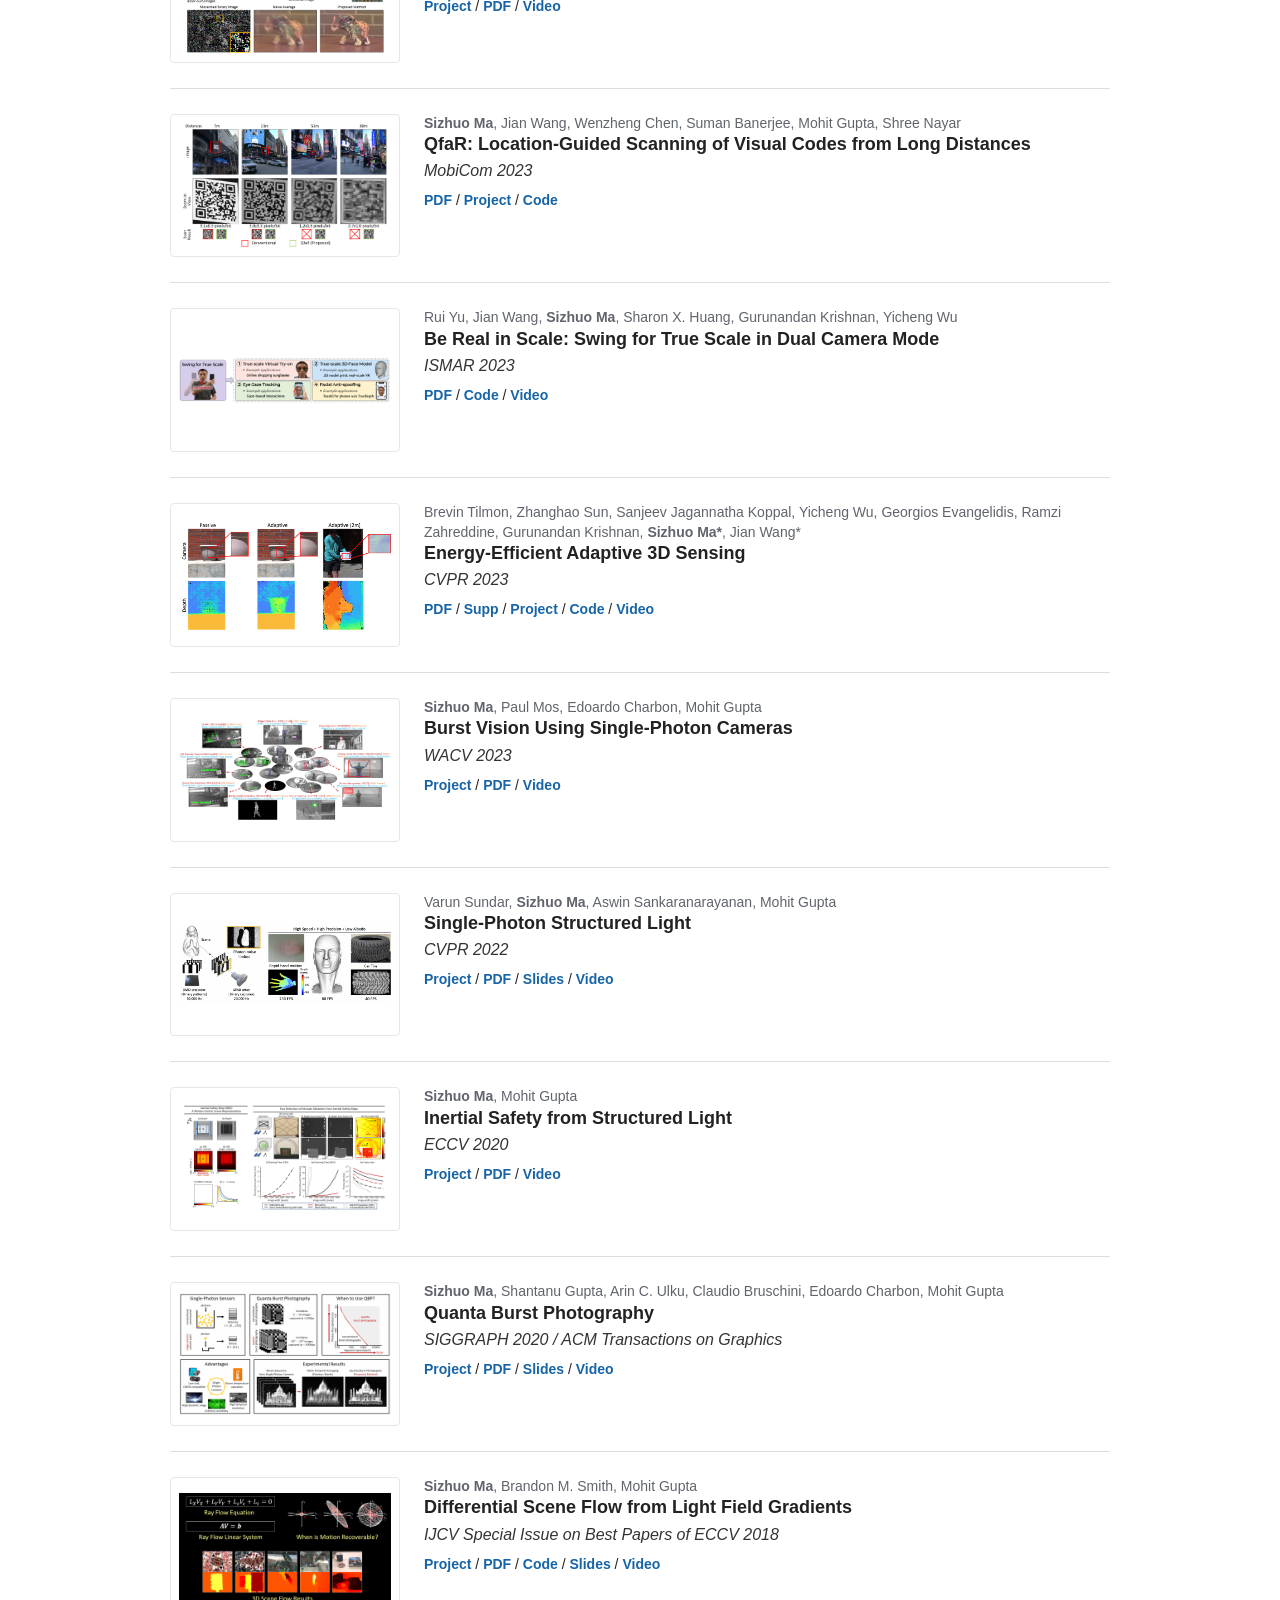
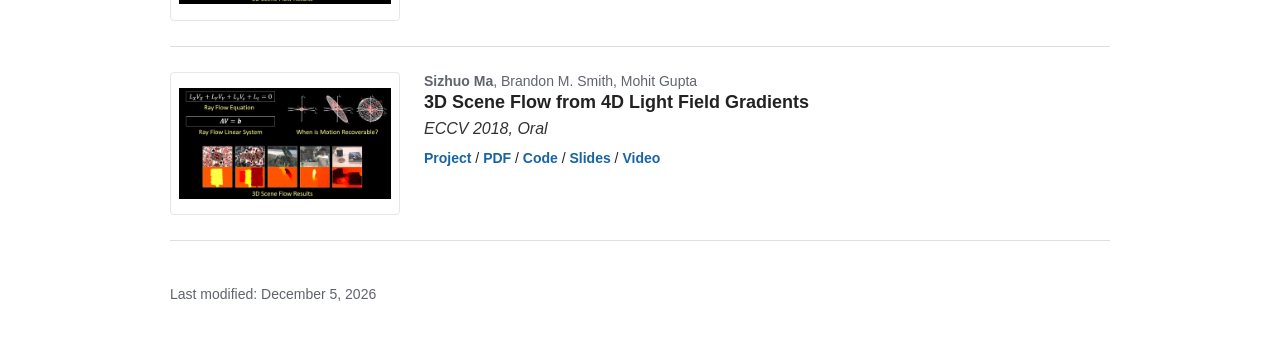
==== commit 71cb86ef: "Update publication thumbnails" ====
--- a/site/index.html
+++ b/site/index.html
@@ -15,7 +15,7 @@
         <p class="role">Research Scientist, Snap Research</p>
         <p>
           I am a Senior Research Scientist at <a href="https://research.snap.com/">Snap Research</a>.
-          My current research focuses on high-fidelity image & video restoration and enhancement, and efficient vision-language models.
+          My current research focuses on high-fidelity image & video restoration and enhancement, diffusion models, and efficient vision-language models.
           Please check my <a href="https://scholar.google.co.uk/citations?user=_SyW0ukAAAAJ">Google Scholar</a> page for a complete list of publications.
         </p>
         <p>
@@ -44,6 +44,7 @@
           <p class="authors">Guohao Sun, Yufei Wang, <strong>Sizhuo Ma</strong>, Yuege Xie, Yuting Cheng, Zhiqiang Tao, Jian Wang</p>
           <h3>IF-Prune: Information-Flow Guided Token Pruning for Efficient Vision-Language Models</h3>
           <p class="venue">CVPR 2026</p>
+          <p class="paper-links">Coming soon...</p>
         </div>
       </article>
 
@@ -53,20 +54,22 @@
           <p class="authors">Zhihang Zhong, Gurunandan Krishnan, Wei Wang, Xiao Sun, Yu Qiao, <strong>Sizhuo Ma*</strong>, Jian Wang*</p>
           <h3>Velocity Disambiguation for Video Frame Interpolation</h3>
           <p class="venue">TPAMI 2026</p>
-        </div>
-      </article>
-
-      <article class="paper">
-        <div class="thumb placeholder" aria-label="Placeholder thumbnail"></div>
+          <p class="paper-links"><a href="https://arxiv.org/pdf/2311.08007">PDF</a>  / <a href="https://zzh-tech.github.io/InterpAny-Clearer/">Project</a> / <a href="https://github.com/zzh-tech/InterpAny-Clearer">Code</a> / <a href="https://ai4sports.opengvlab.com/interpany-clearer/">Web app</a></p>
+        </div>
+      </article>
+
+      <article class="paper">
+        <a class="thumb" href="uploads/papers/gqir-paper.pdf"><img src="assets/papers/gqir.png" alt="gQIR thumbnail"></a>
         <div class="paper-text">
           <p class="authors">Ayush Garg, <strong>Sizhuo Ma</strong>, Mohit Gupta</p>
           <h3>gQIR: Generative Quanta Image Reconstruction</h3>
           <p class="venue">CVPR 2026</p>
-        </div>
-      </article>
-
-      <article class="paper">
-        <div class="thumb placeholder" aria-label="Placeholder thumbnail"></div>
+          <p class="paper-links"><a href="https://arxiv.org/pdf/2602.20417">PDF</a></p>
+        </div>
+      </article>
+
+      <article class="paper">
+        <a class="thumb" href="https://arxiv.org/pdf/2503.11978"><img src="assets/papers/snapmoji.png" alt="Snapmoji thumbnail"></a>
         <div class="paper-text">
           <p class="authors">Eric Ming Chen, Di Liu, <strong>Sizhuo Ma</strong>, Michael Vasilkovsky, Bing Zhou, Qiang Gao, Wenzhou Wang, Jiahao Luo, Dimitris N. Metaxas, Vincent Sitzmann, Jian Wang</p>
           <h3>Snapmoji: Instant Generation of Animatable Dual-Stylized Avatars</h3>
@@ -76,16 +79,17 @@
       </article>
 
       <article class="paper">
-        <div class="thumb placeholder" aria-label="Placeholder thumbnail"></div>
+        <a class="thumb" href="uploads/papers/redundancy-reduction-vsr-paper.pdf"><img src="assets/papers/redundancy-reduction-vsr.png" alt="Redundancy Reduction in Diffusion Models thumbnail"></a>
         <div class="paper-text">
           <p class="authors">Jiahao Guo, Yifan Ji, Zhenzhong Chen, Yufei Wang, <strong>Sizhuo Ma</strong>, Yuwei Guo, Yulun Zhang, Jian Wang</p>
           <h3>Towards Redundancy Reduction in Diffusion Models for Efficient Video Super-Resolution</h3>
           <p class="venue">arXiv, 2025</p>
-        </div>
-      </article>
-
-      <article class="paper">
-        <div class="thumb placeholder" aria-label="Placeholder thumbnail"></div>
+          <p class="paper-links"><a href="https://arxiv.org/pdf/2509.23980">PDF</a></p>
+        </div>
+      </article>
+
+      <article class="paper">
+        <a class="thumb" href="https://arxiv.org/pdf/2508.18445"><img src="assets/papers/vquala-fiqa-2025.png" alt="VQualA Face Image Quality Assessment thumbnail"></a>
         <div class="paper-text">
           <p class="authors"><strong>Sizhuo Ma</strong>, Wei-Ting Chen, Qiang Gao, Jian Wang, Chris Wei Zhou, Wei Sun, Weixia Zhang, Linhan Cao, et al.</p>
           <h3>VQualA 2025 Challenge on Face Image Quality Assessment: Methods and Results</h3>
@@ -95,7 +99,7 @@
       </article>
 
       <article class="paper">
-        <div class="thumb placeholder" aria-label="Placeholder thumbnail"></div>
+        <a class="thumb" href="https://arxiv.org/pdf/2509.02969"><img src="assets/papers/vquala-engagement-2025.png" alt="VQualA Engagement Prediction thumbnail"></a>
         <div class="paper-text">
           <p class="authors">Dasong Li*, <strong>Sizhuo Ma*</strong>, Hang Hua*, Wenjie Li*, Jian Wang*, Chris Wei Zhou*, Fengbin Guan, Xin Li, et al.</p>
           <h3>VQualA 2025 Challenge on Engagement Prediction for Short Videos: Methods and Results</h3>
@@ -105,16 +109,17 @@
       </article>
 
       <article class="paper">
-        <div class="thumb placeholder" aria-label="Placeholder thumbnail"></div>
+        <a class="thumb" href="uploads/papers/parallax-paper.pdf"><img src="assets/papers/parallax.png" alt="Privacy-Enabled Parallax Display thumbnail"></a>
         <div class="paper-text">
           <p class="authors"><strong>Sizhuo Ma</strong>, Karl Bayer, Gurunandan Krishnan, Mohit Gupta, Shree Nayar</p>
           <h3>Privacy-Enabled Parallax Display</h3>
           <p class="venue">IEEE VR 2025</p>
-        </div>
-      </article>
-
-      <article class="paper">
-        <div class="thumb placeholder" aria-label="Placeholder thumbnail"></div>
+          <p class="paper-links"><a href="uploads/papers/parallax-paper.pdf">PDF</a></p>
+        </div>
+      </article>
+
+      <article class="paper">
+        <a class="thumb" href="https://arxiv.org/pdf/2412.06753"><img src="assets/papers/instantrestore.png" alt="InstantRestore thumbnail"></a>
         <div class="paper-text">
           <p class="authors">Howard Zhang+, Yuval Alaluf+, <strong>Sizhuo Ma</strong>, Achuta Kadambi, Jian Wang*, Kfir Aberman*</p>
           <h3>InstantRestore: Single-Step Personalized Face Restoration with Shared-Image Attention</h3>
@@ -154,7 +159,7 @@
       </article>
 
       <article class="paper">
-        <div class="thumb placeholder" aria-label="Placeholder thumbnail"></div>
+        <a class="thumb" href="uploads/papers/diffbody-paper.pdf"><img src="assets/papers/diffbody.png" alt="DiffBody thumbnail"></a>
         <div class="paper-text">
           <p class="authors">Yiming Zhang, Lionel Zhe Wang+, <strong>Sizhuo Ma+</strong>, Xinjie Li, Jian Ren, Zhihang Zhong*, Jian Wang*</p>
           <h3>DiffBody: Human Body Image Restoration with Generative Diffusion Prior</h3>
@@ -164,7 +169,7 @@
       </article>
 
       <article class="paper">
-        <div class="thumb placeholder" aria-label="Placeholder thumbnail"></div>
+        <a class="thumb" href="https://arxiv.org/pdf/2505.00687"><img src="assets/papers/guidesr.png" alt="GuideSR thumbnail"></a>
         <div class="paper-text">
           <p class="authors">Aditya Arora, Zhengzhong Tu+, Yufei Wang+, Ruizheng Bai, Jian Wang*, <strong>Sizhuo Ma*</strong></p>
           <h3>GuideSR: Rethinking Guidance for One-Step High-Fidelity Diffusion-Based Super-Resolution</h3>
@@ -174,7 +179,7 @@
       </article>
 
       <article class="paper">
-        <div class="thumb placeholder" aria-label="Placeholder thumbnail"></div>
+        <a class="thumb" href="https://arxiv.org/pdf/2505.03261"><img src="assets/papers/diffvqa.png" alt="DiffVQA thumbnail"></a>
         <div class="paper-text">
           <p class="authors">Wei-Ting Chen+, Vong Yu Jiet+, Yi-Tsung Lee, Qiang Gao, Sy-Yen Kuo, <strong>Sizhuo Ma*</strong>, Jian Wang*</p>
           <h3>DiffVQA: Video Quality Assessment Using Diffusion Feature Extractor</h3>
@@ -184,7 +189,7 @@
       </article>
 
       <article class="paper">
-        <div class="thumb placeholder" aria-label="Placeholder thumbnail"></div>
+        <a class="thumb" href="uploads/papers/ar-mirror-paper.pdf"><img src="assets/papers/ar-mirror.png" alt="Perspective-Aligned AR Mirror thumbnail"></a>
         <div class="paper-text">
           <p class="authors">Jian Wang, <strong>Sizhuo Ma</strong>, Karl Bayer, Yi Zhang, Peihao Wang, Bing Zhou, Shree Nayar, Gurunandan Krishnan</p>
           <h3>Perspective-Aligned AR Mirror with Under-Display Camera</h3>
@@ -204,7 +209,7 @@
       </article>
 
       <article class="paper">
-        <div class="thumb placeholder" aria-label="Placeholder thumbnail"></div>
+        <a class="thumb" href="https://arxiv.org/pdf/2410.00289"><img src="assets/papers/engagement-prediction.png" alt="Engagement Prediction thumbnail"></a>
         <div class="paper-text">
           <p class="authors">Dasong Li, Wenjie Li, Baili Lu, Hongsheng Li, <strong>Sizhuo Ma</strong>, Gurunandan Krishnan, Jian Wang</p>
           <h3>Delving Deep into Engagement Prediction of Short Videos</h3>
@@ -214,7 +219,7 @@
       </article>
 
       <article class="paper">
-        <div class="thumb placeholder" aria-label="Placeholder thumbnail"></div>
+        <a class="thumb" href="uploads/papers/holodepth-paper.pdf"><img src="assets/papers/holodepth.png" alt="Holodepth thumbnail"></a>
         <div class="paper-text">
           <p class="authors">Dorian Chan, Matthew O'Toole, <strong>Sizhuo Ma</strong>, Jian Wang</p>
           <h3>Holodepth: Programmable Depth-Varying Projection via Computer-Generated Holography</h3>
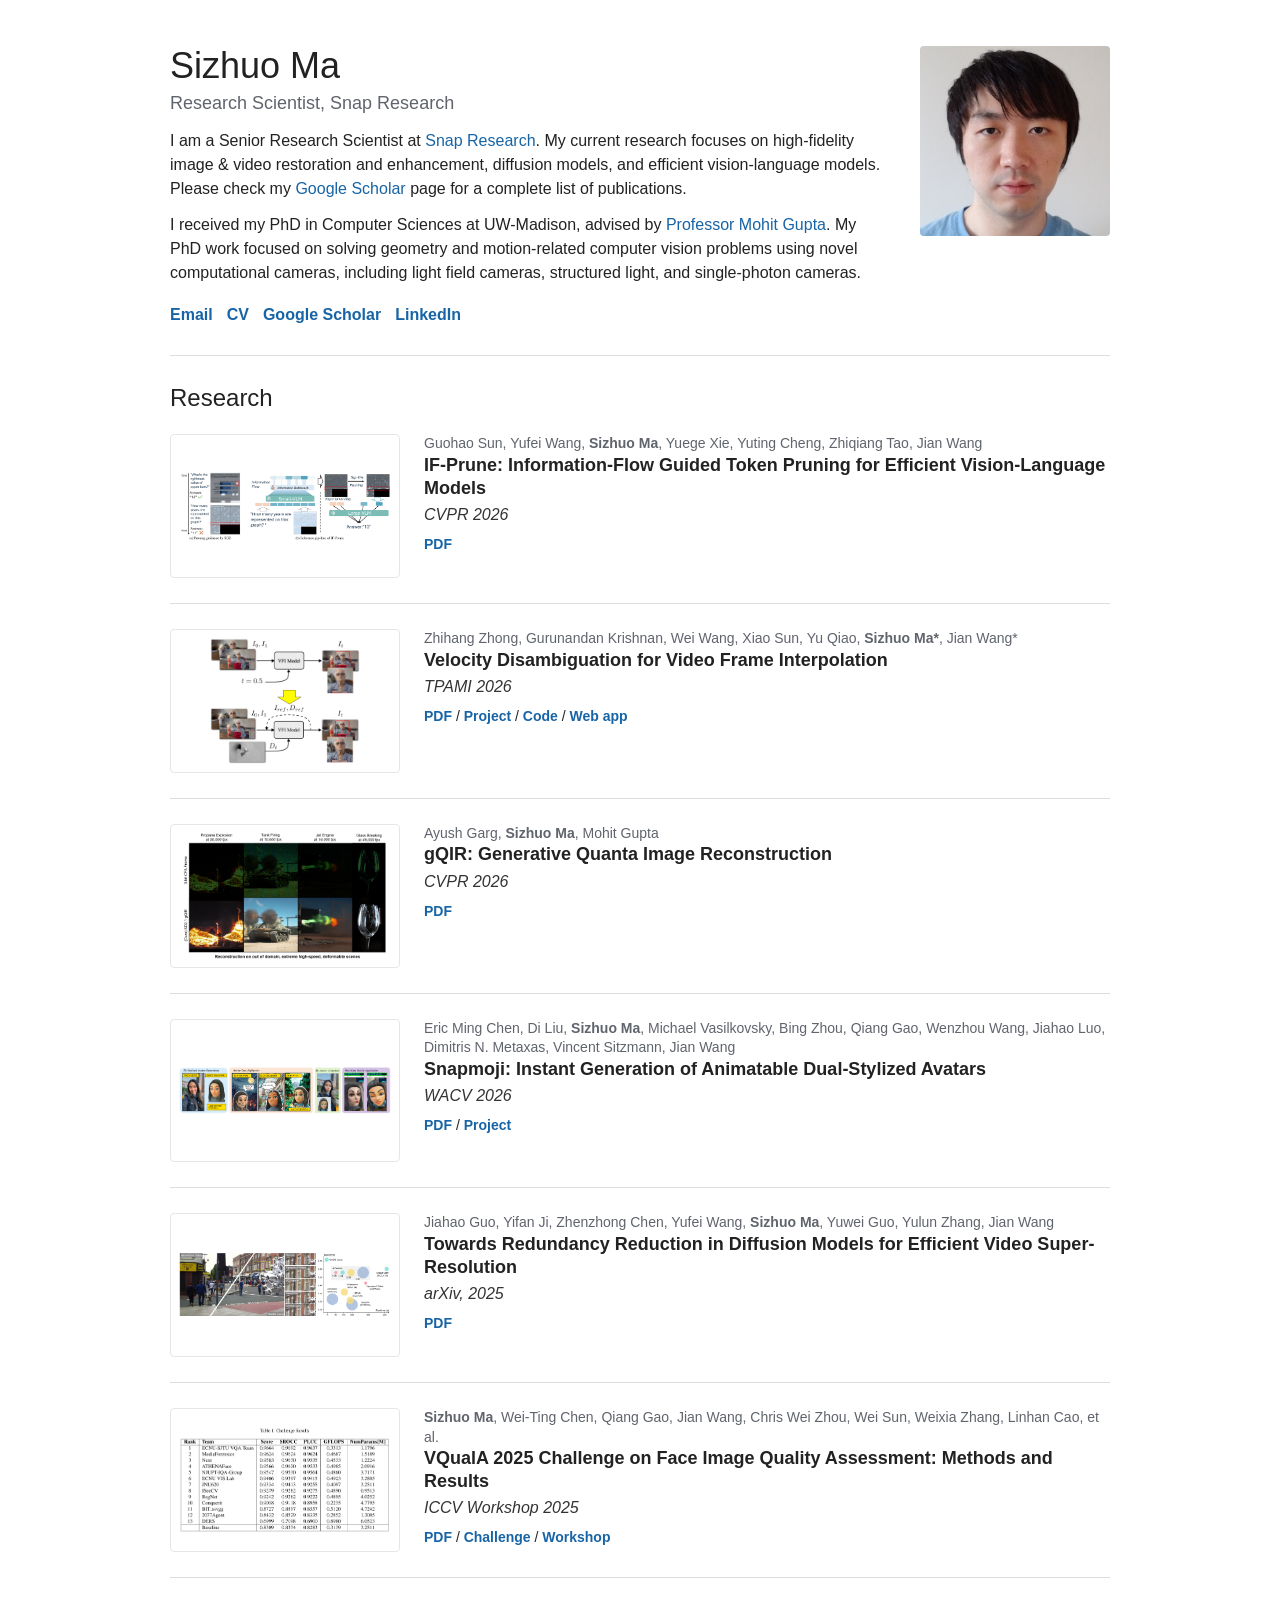
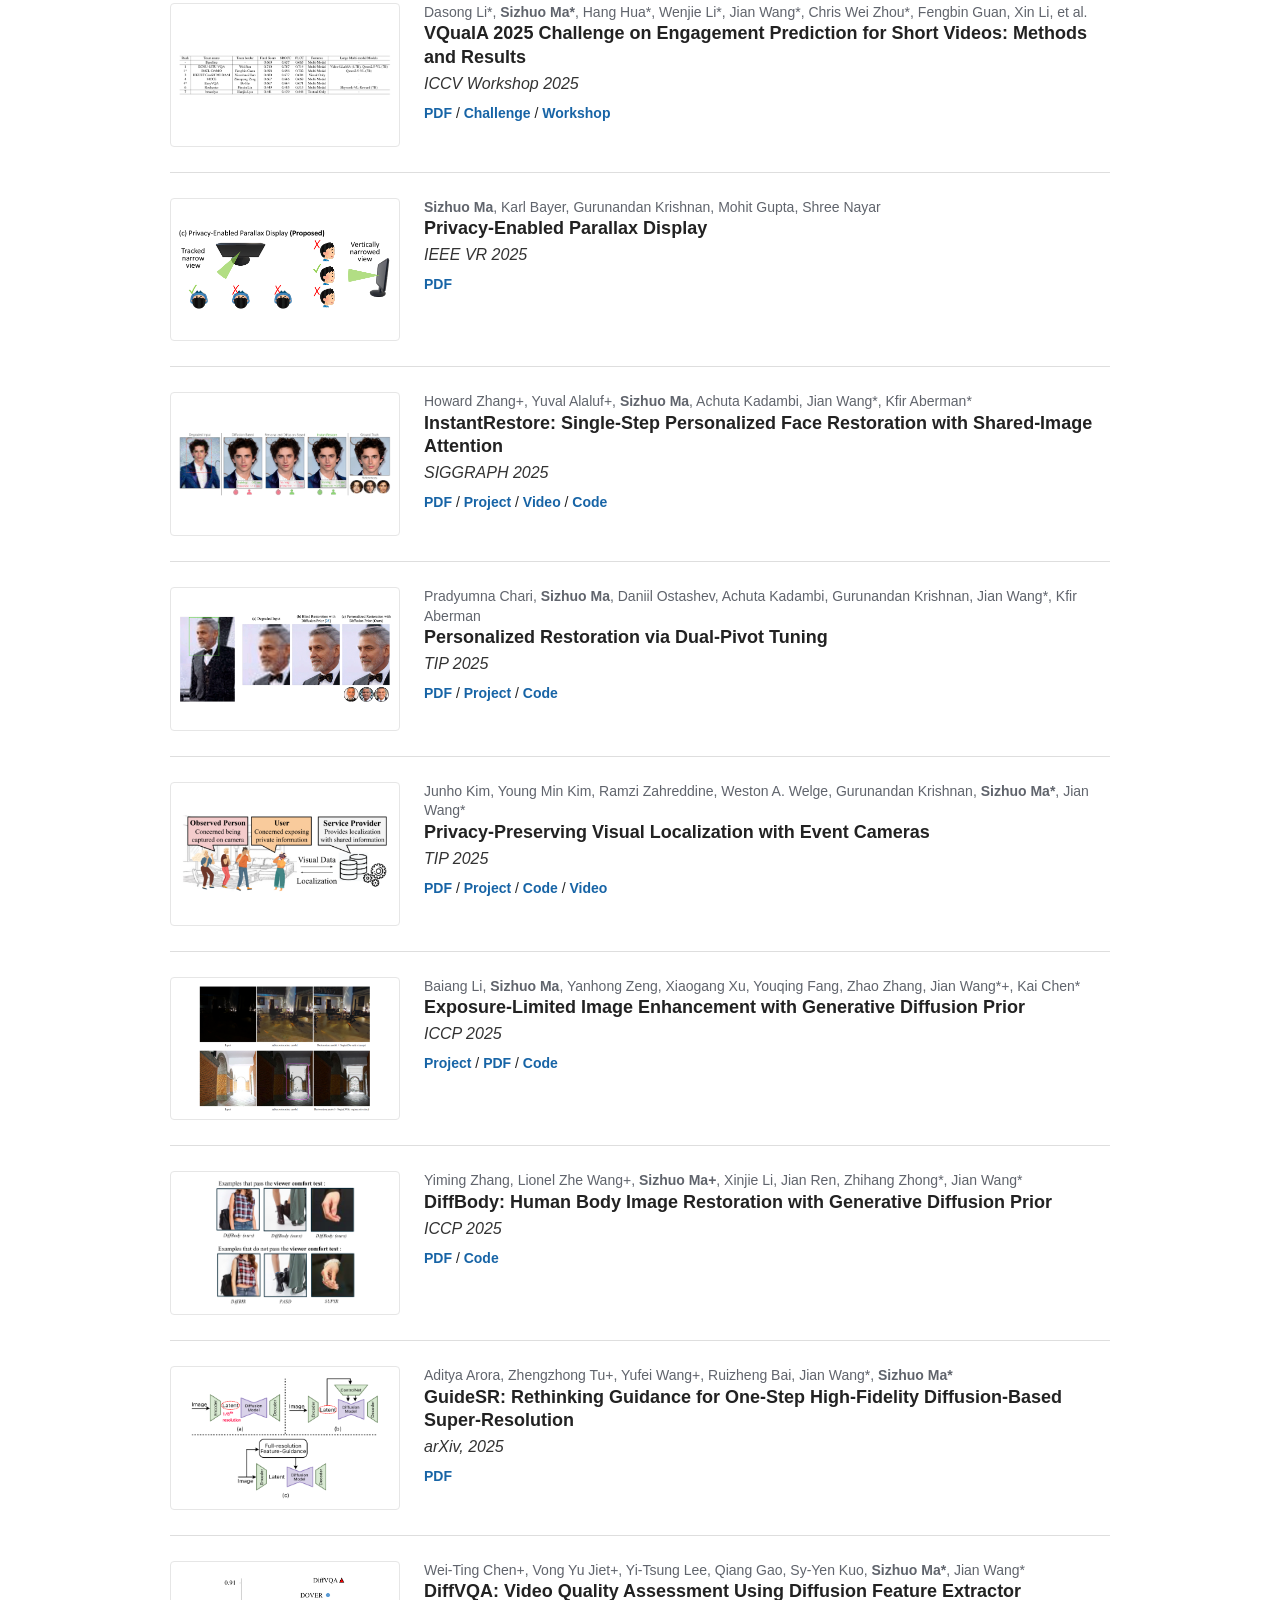
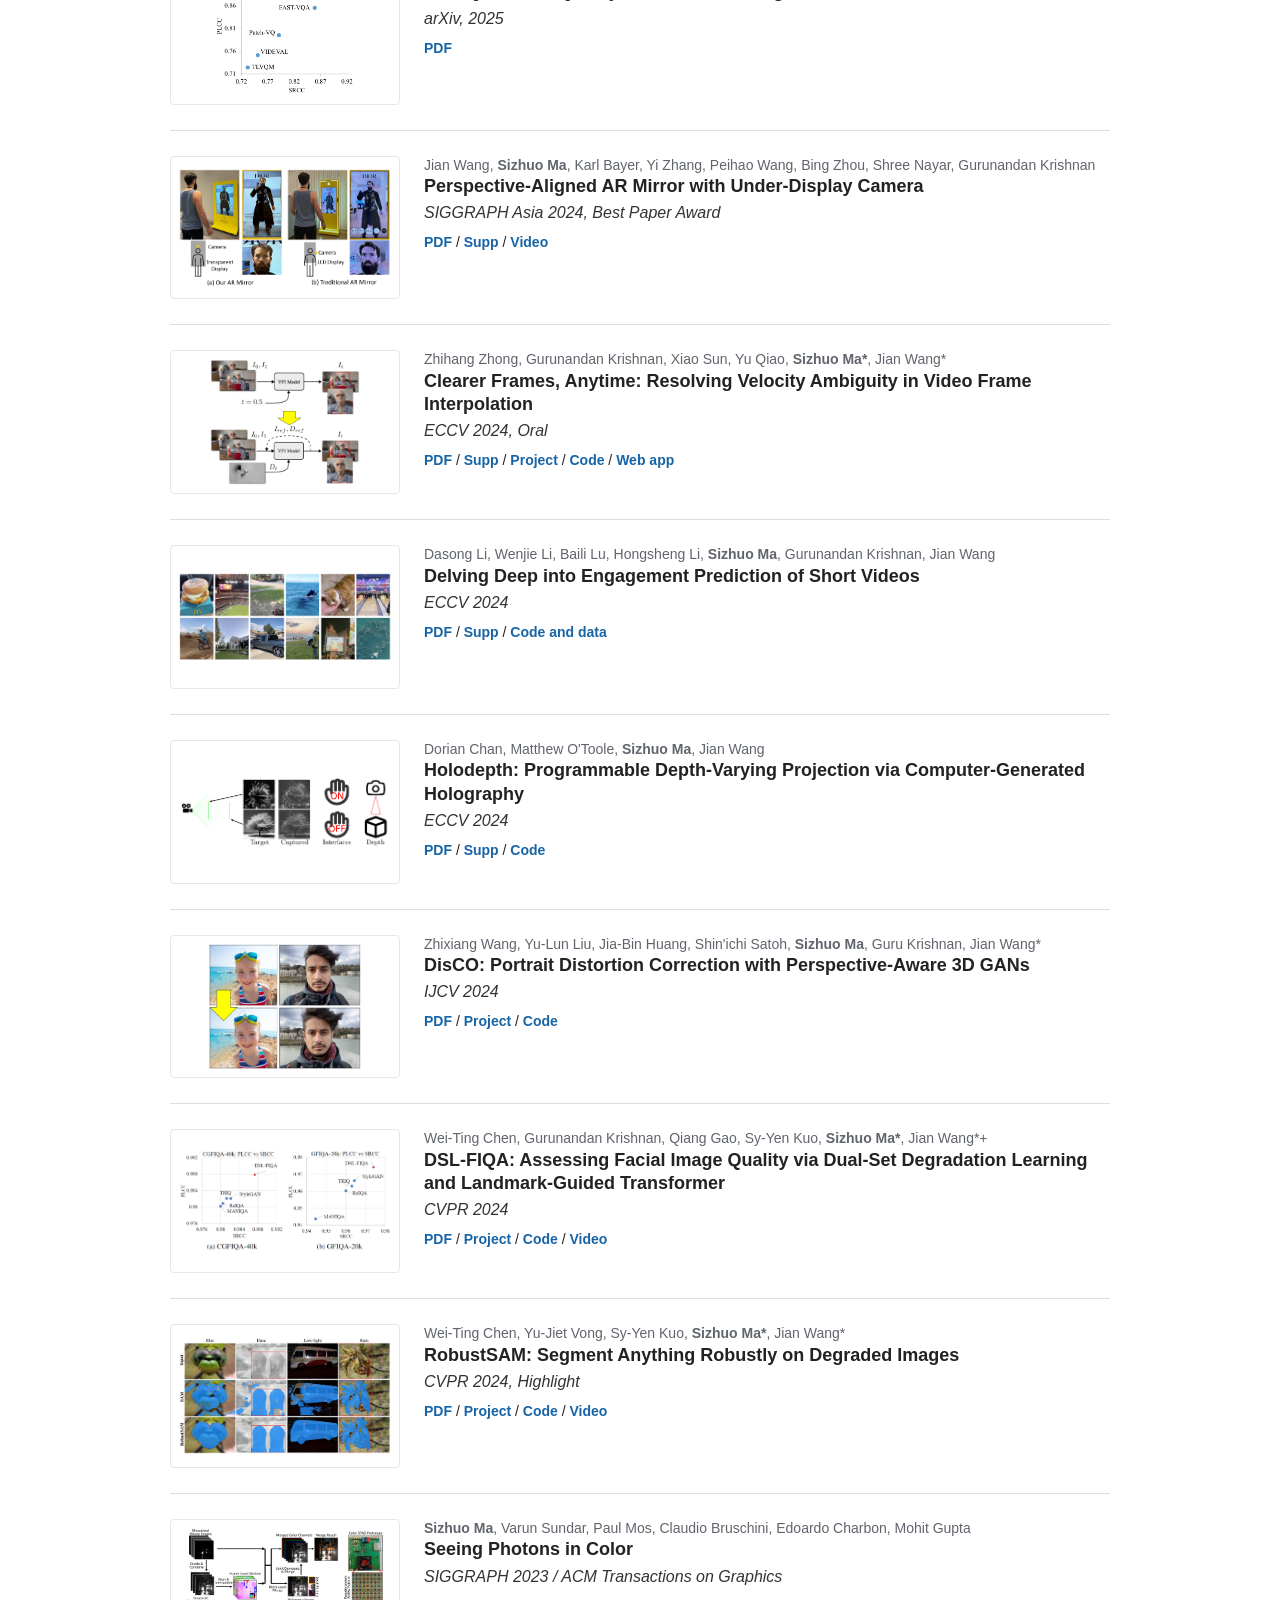
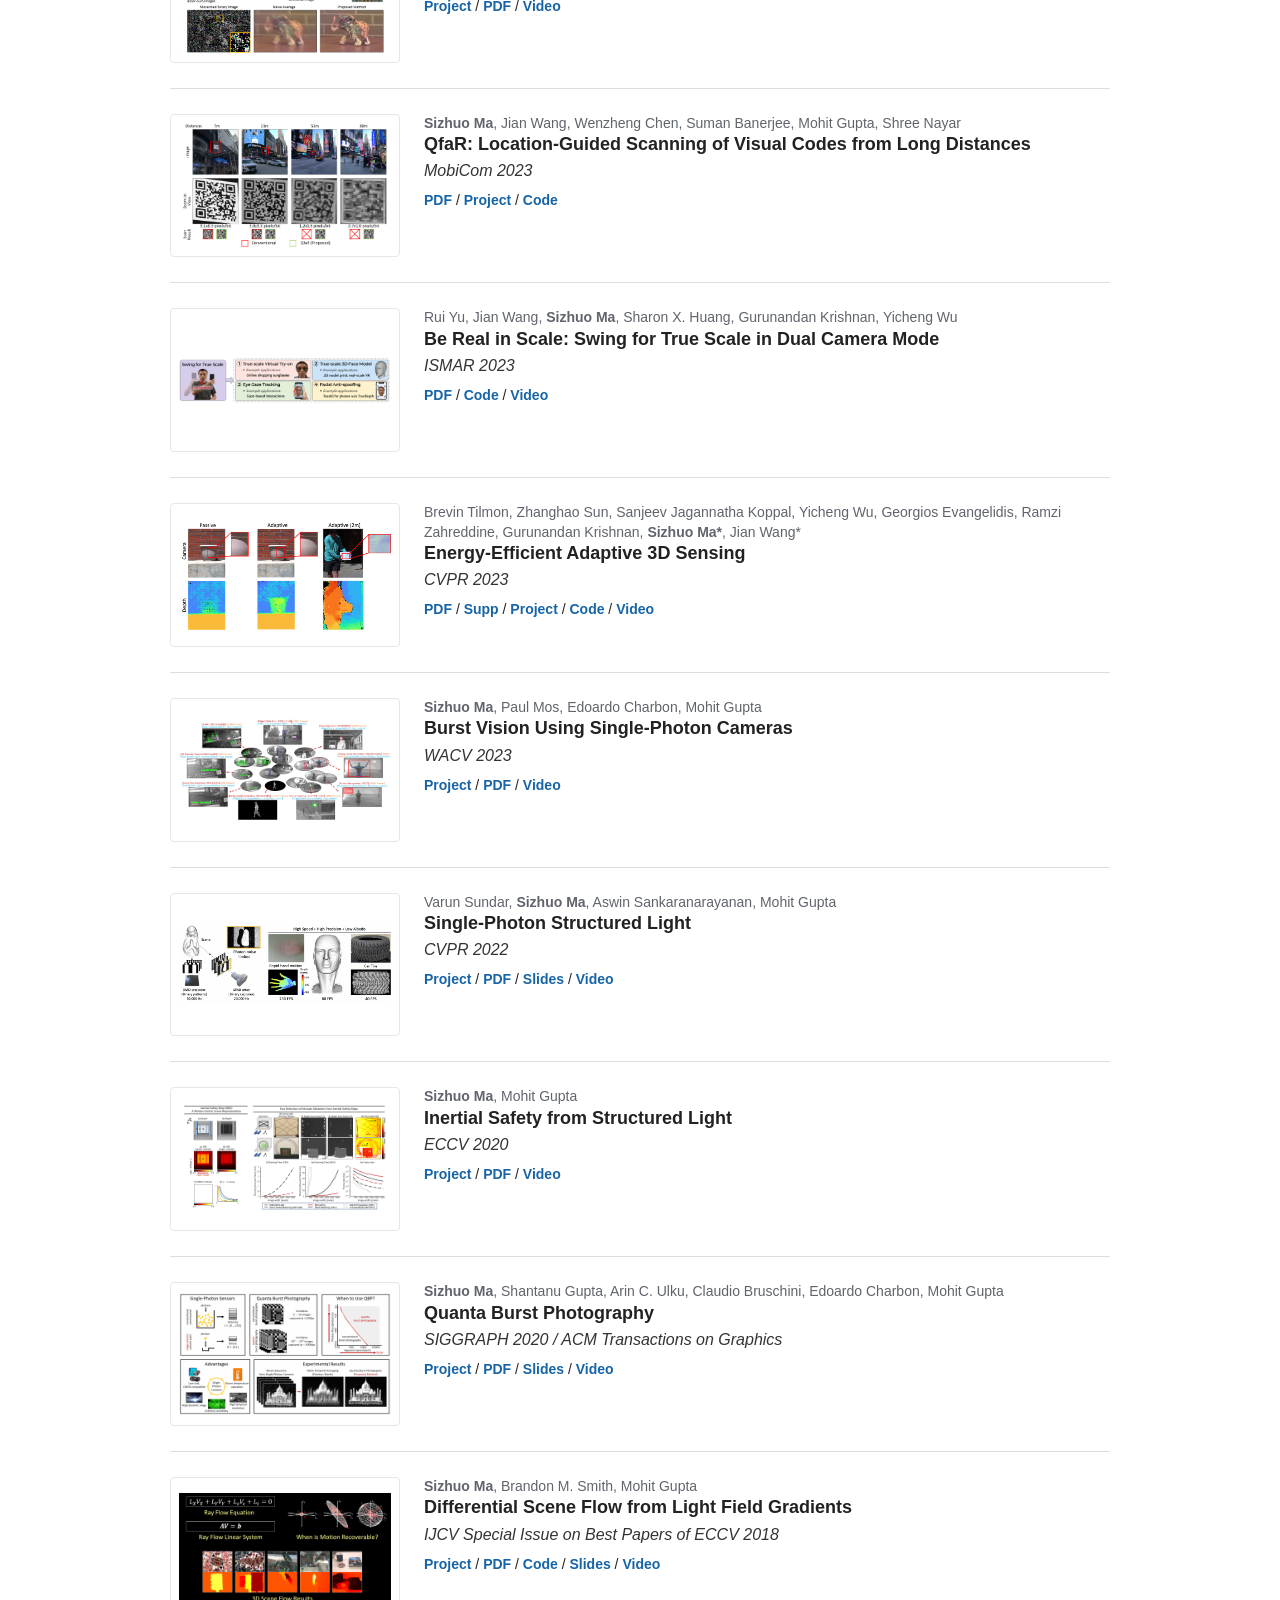
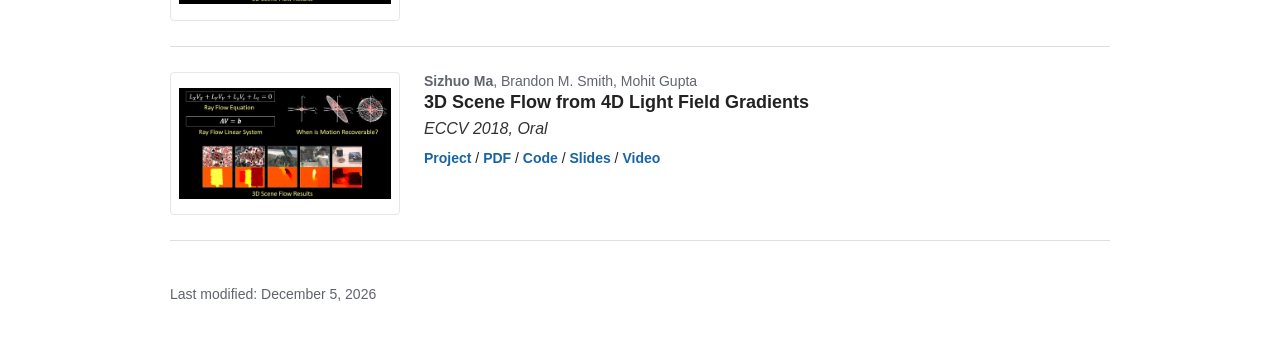
==== commit d7d50517: "Add IF-Prune publication assets" ====
--- a/site/index.html
+++ b/site/index.html
@@ -39,12 +39,12 @@
       <h2 id="research-heading">Research</h2>
 
       <article class="paper">
-        <div class="thumb placeholder" aria-label="Placeholder thumbnail"></div>
+        <a class="thumb" href="uploads/papers/if-prune.pdf"><img src="assets/papers/if-prune.png" alt="IF-Prune thumbnail"></a>
         <div class="paper-text">
           <p class="authors">Guohao Sun, Yufei Wang, <strong>Sizhuo Ma</strong>, Yuege Xie, Yuting Cheng, Zhiqiang Tao, Jian Wang</p>
           <h3>IF-Prune: Information-Flow Guided Token Pruning for Efficient Vision-Language Models</h3>
           <p class="venue">CVPR 2026</p>
-          <p class="paper-links">Coming soon...</p>
+          <p class="paper-links"><a href="uploads/papers/if-prune.pdf">PDF</a></p>
         </div>
       </article>
 
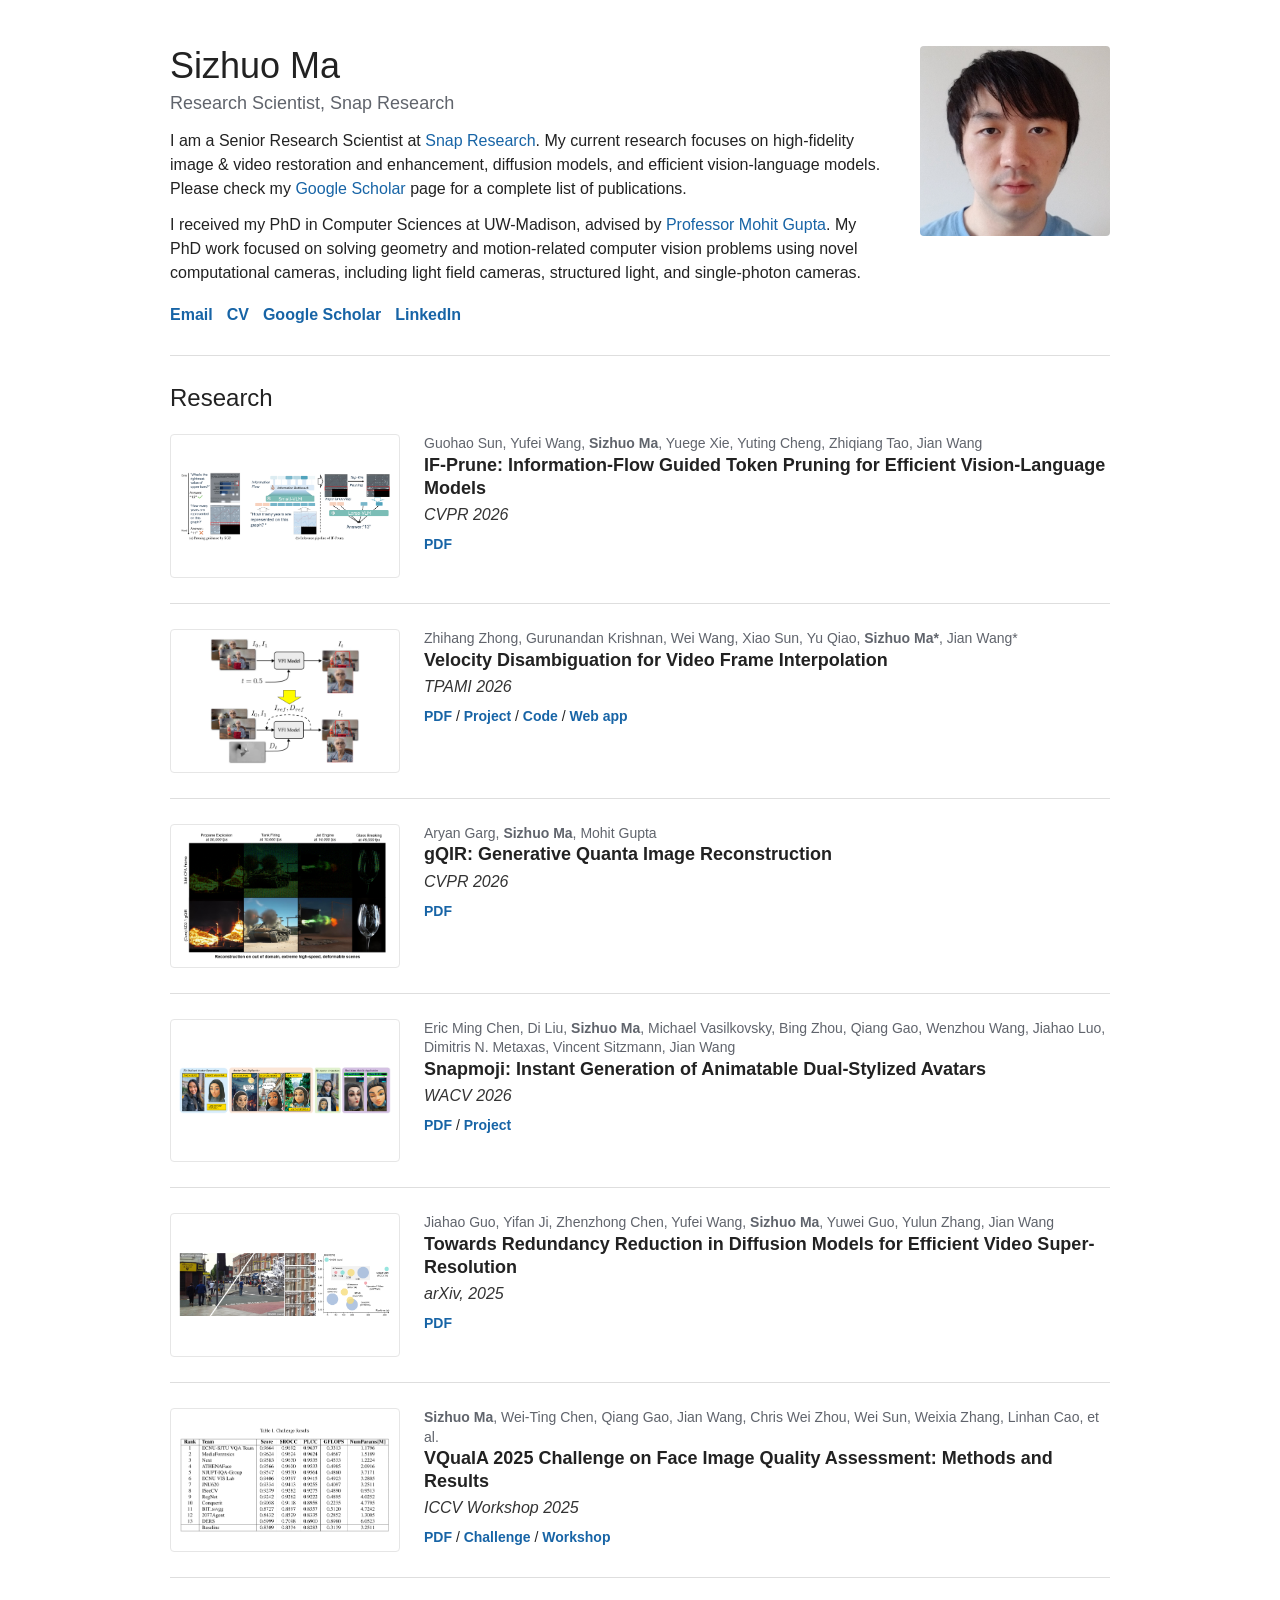
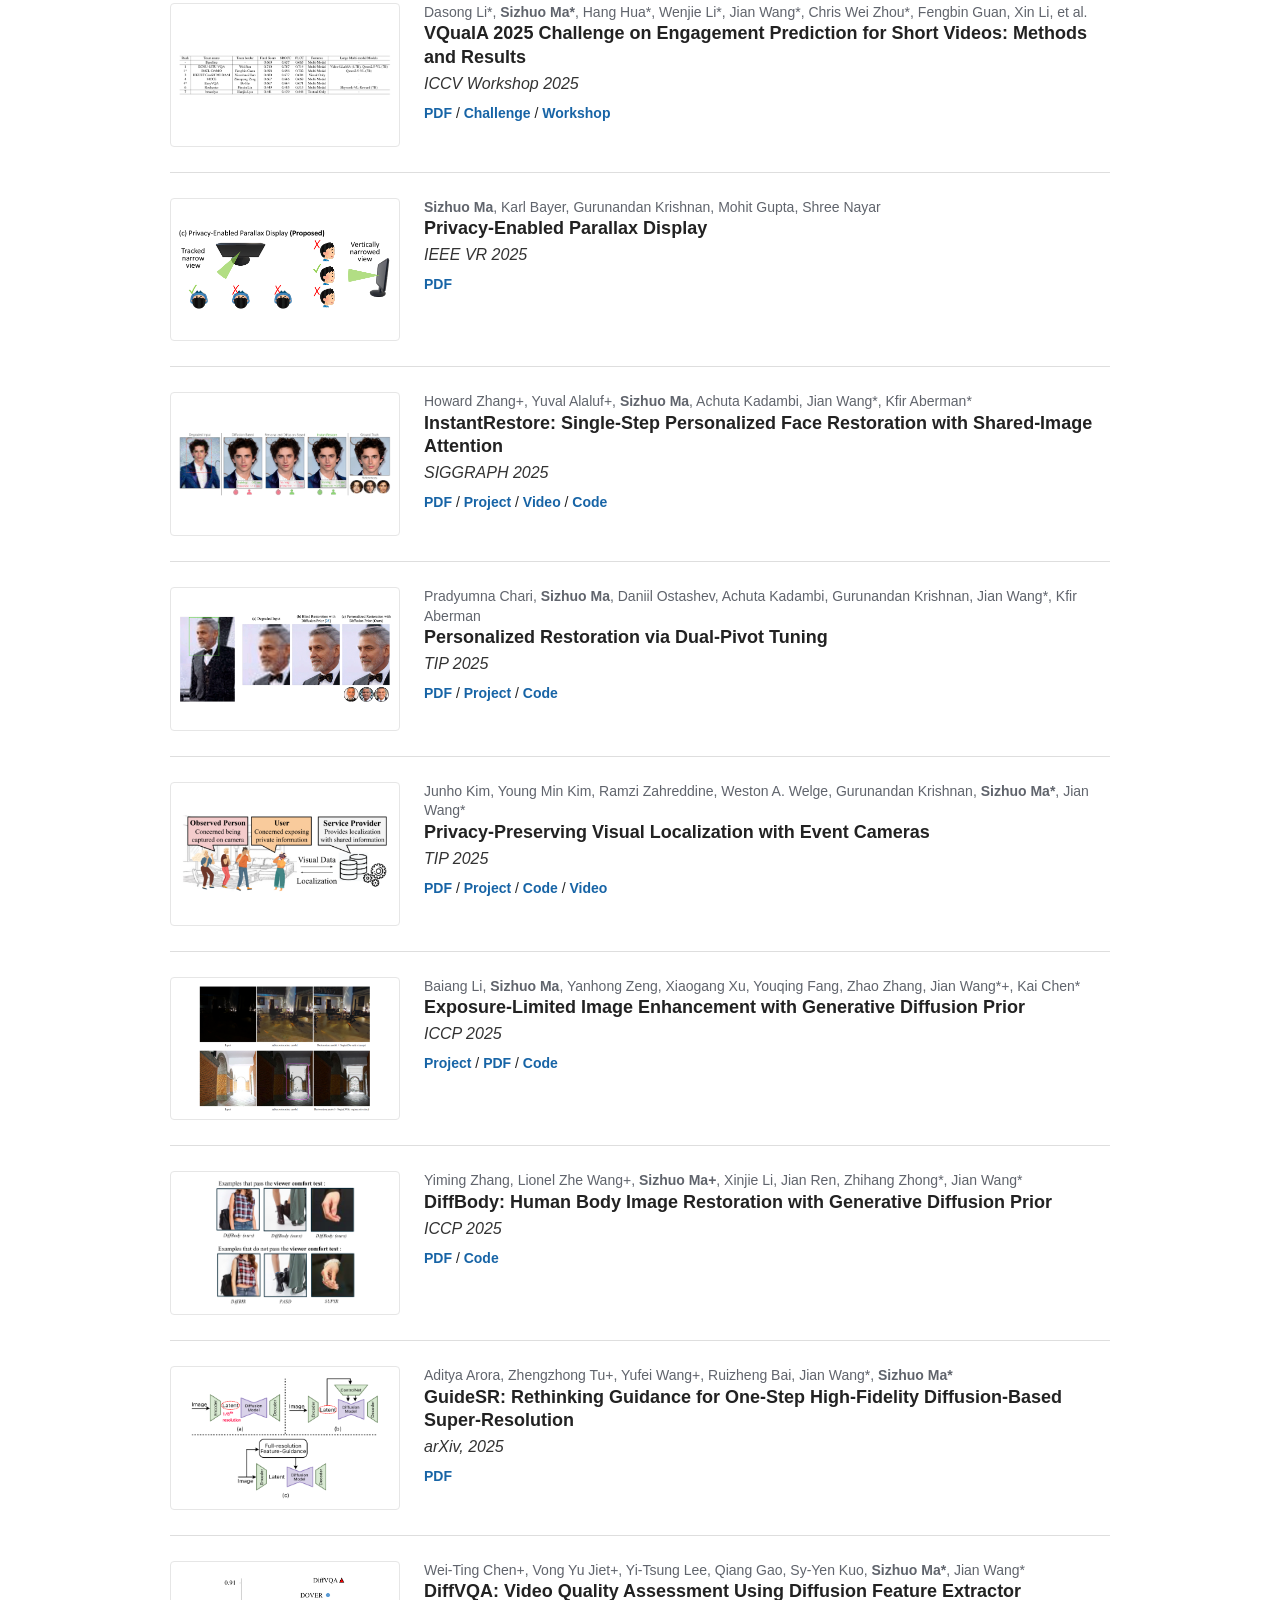
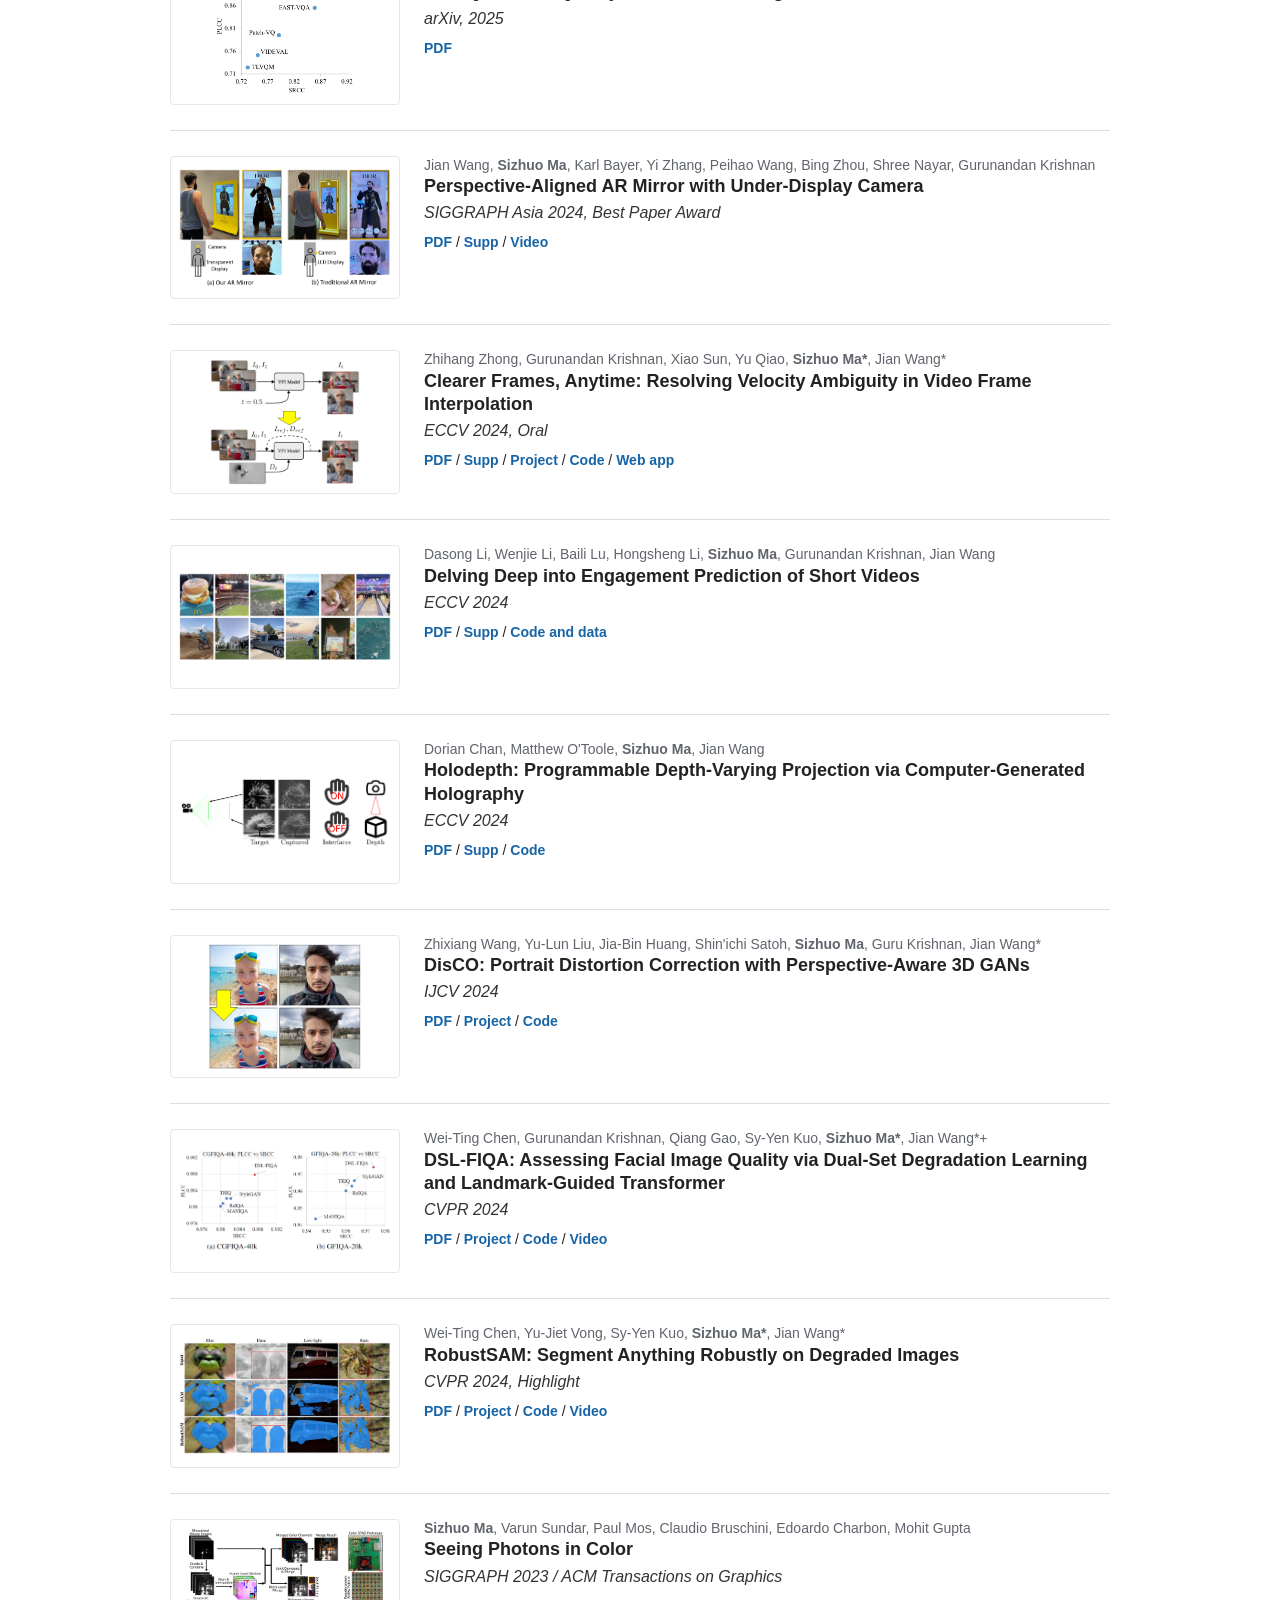
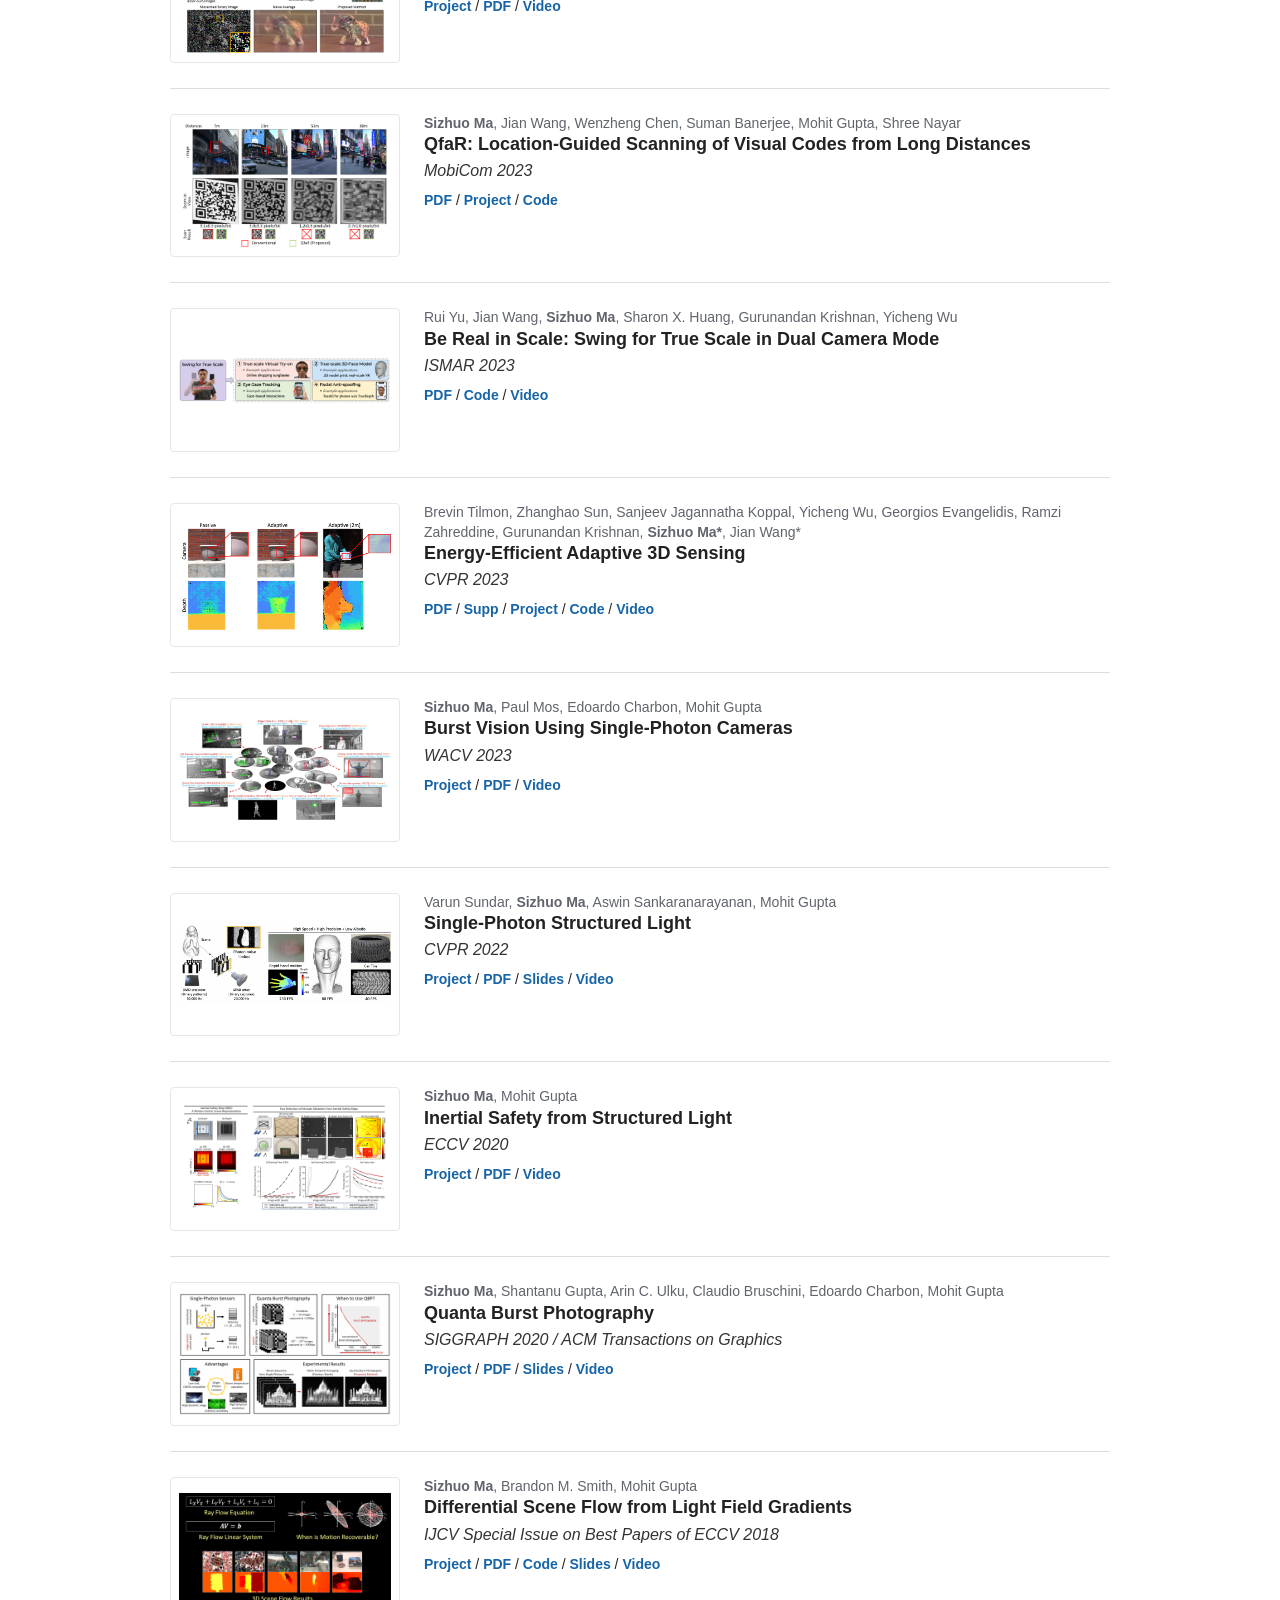
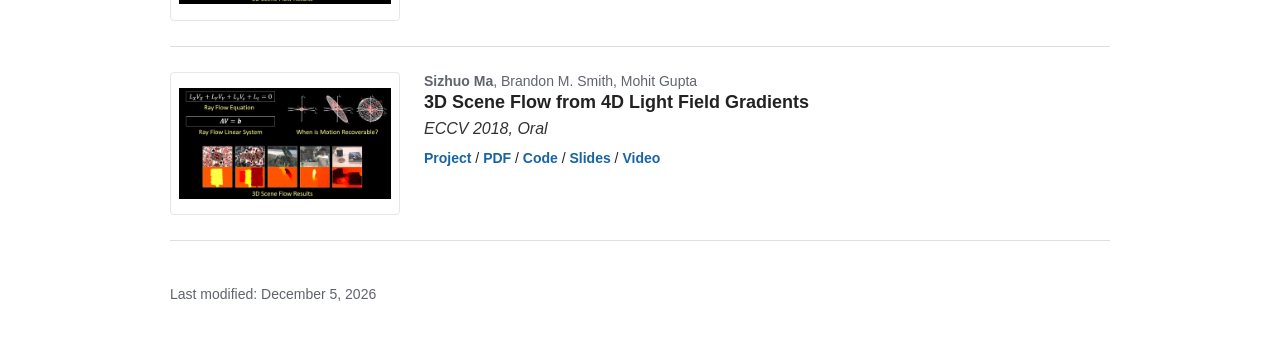
==== commit 85cf828a: "Fixed typo" ====
--- a/site/index.html
+++ b/site/index.html
@@ -61,7 +61,7 @@
       <article class="paper">
         <a class="thumb" href="uploads/papers/gqir-paper.pdf"><img src="assets/papers/gqir.png" alt="gQIR thumbnail"></a>
         <div class="paper-text">
-          <p class="authors">Ayush Garg, <strong>Sizhuo Ma</strong>, Mohit Gupta</p>
+          <p class="authors">Aryan Garg, <strong>Sizhuo Ma</strong>, Mohit Gupta</p>
           <h3>gQIR: Generative Quanta Image Reconstruction</h3>
           <p class="venue">CVPR 2026</p>
           <p class="paper-links"><a href="https://arxiv.org/pdf/2602.20417">PDF</a></p>
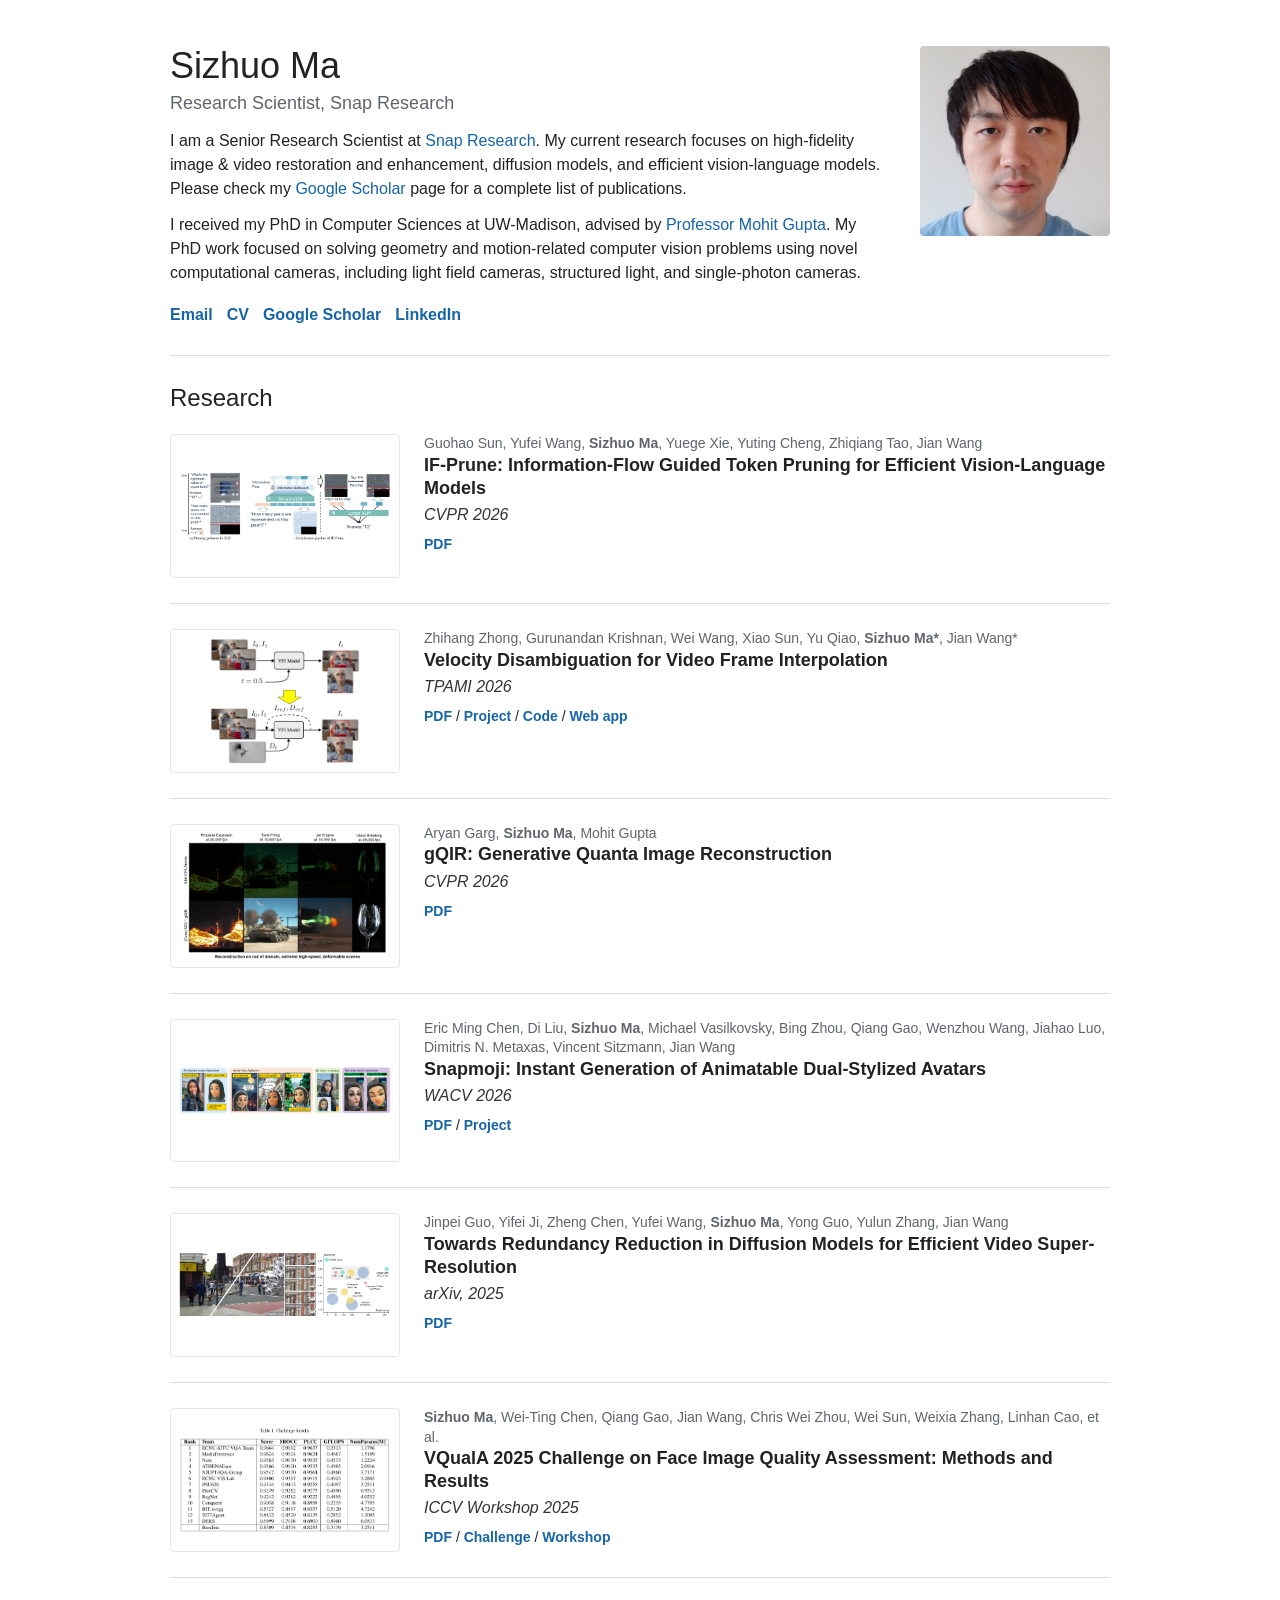
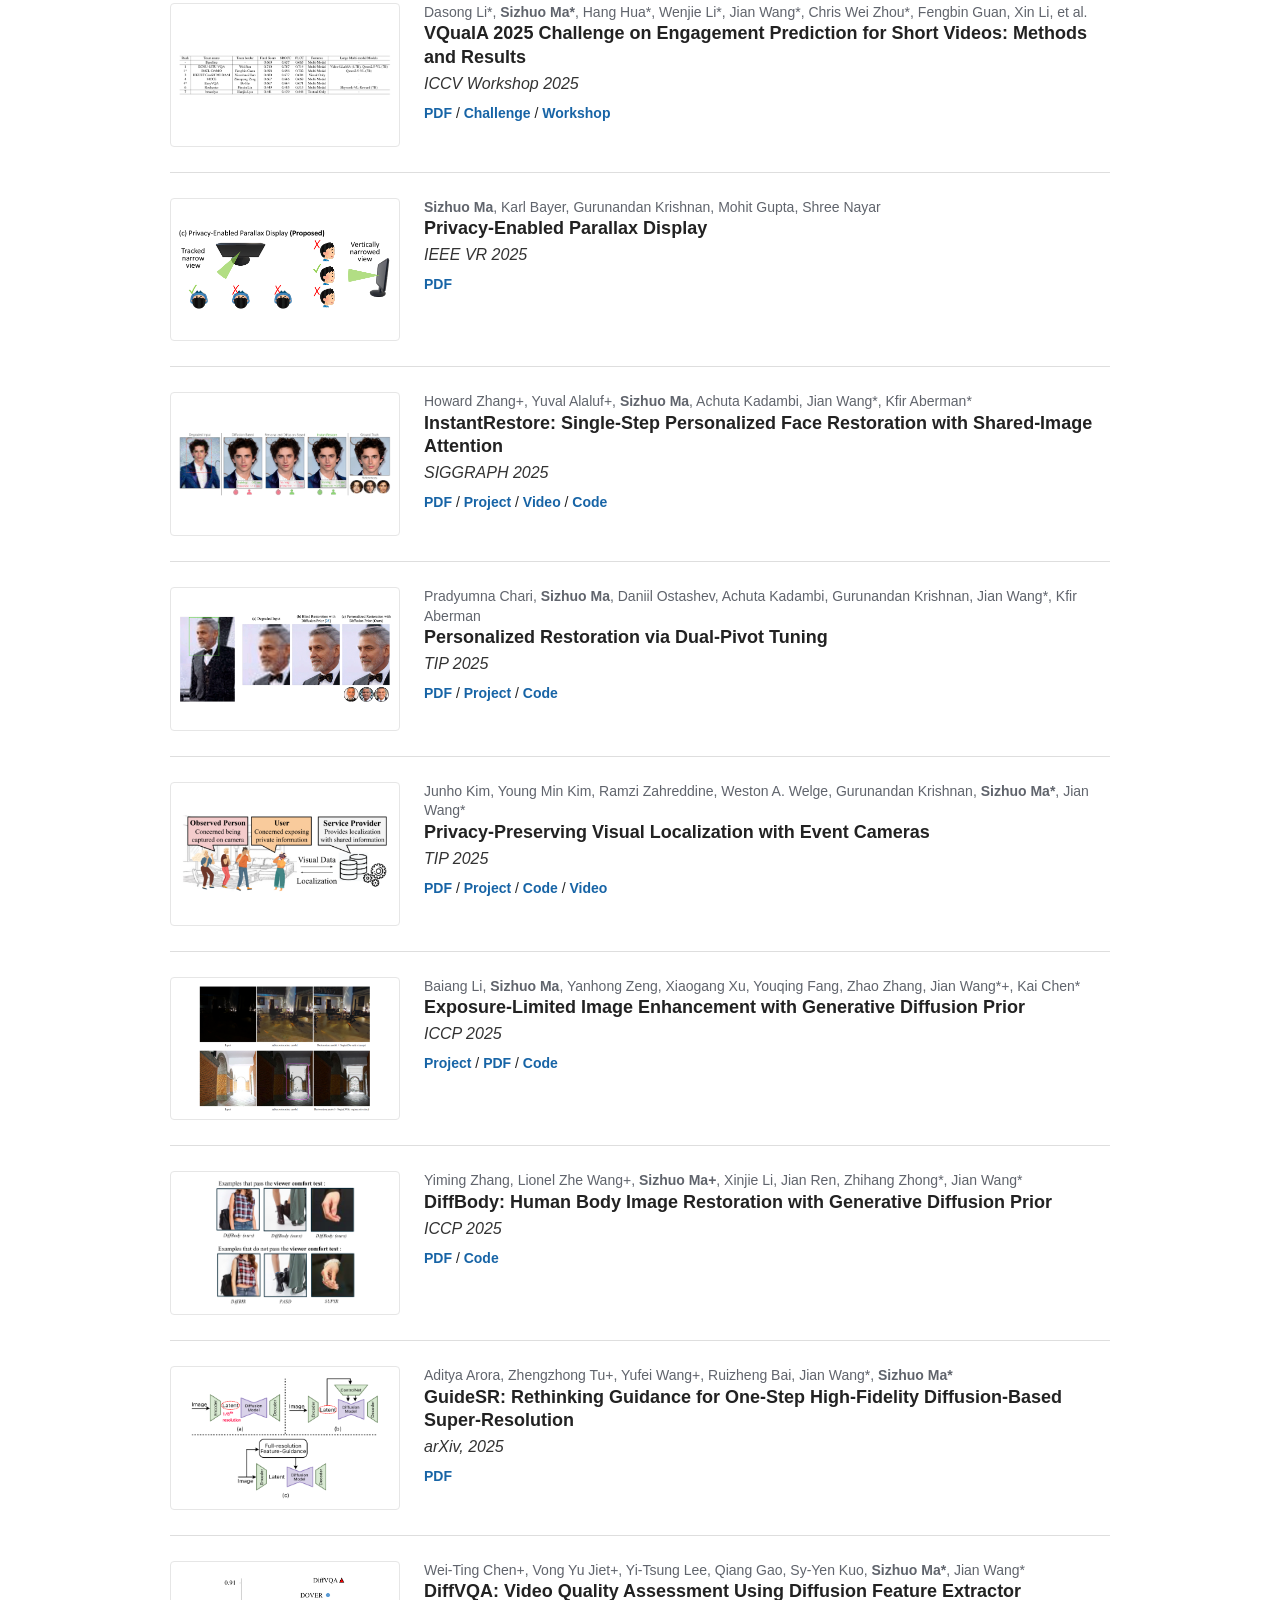
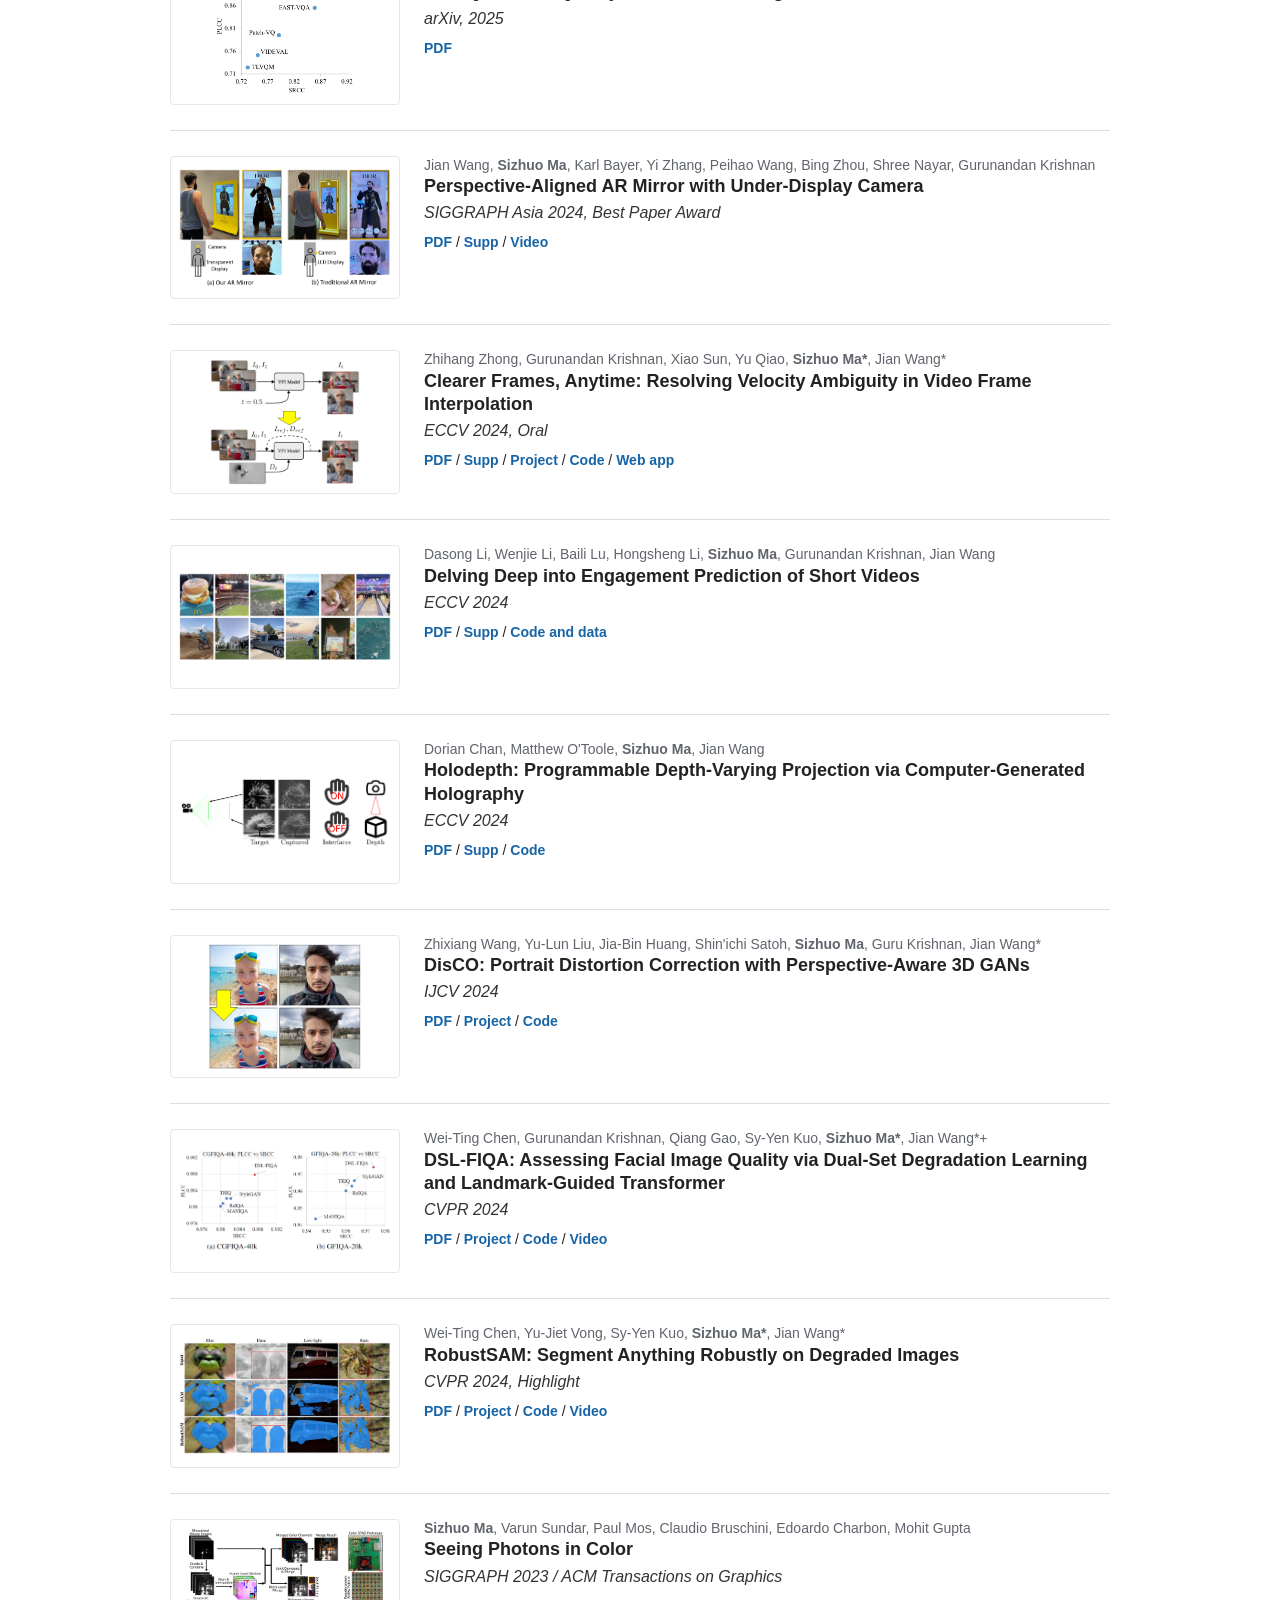
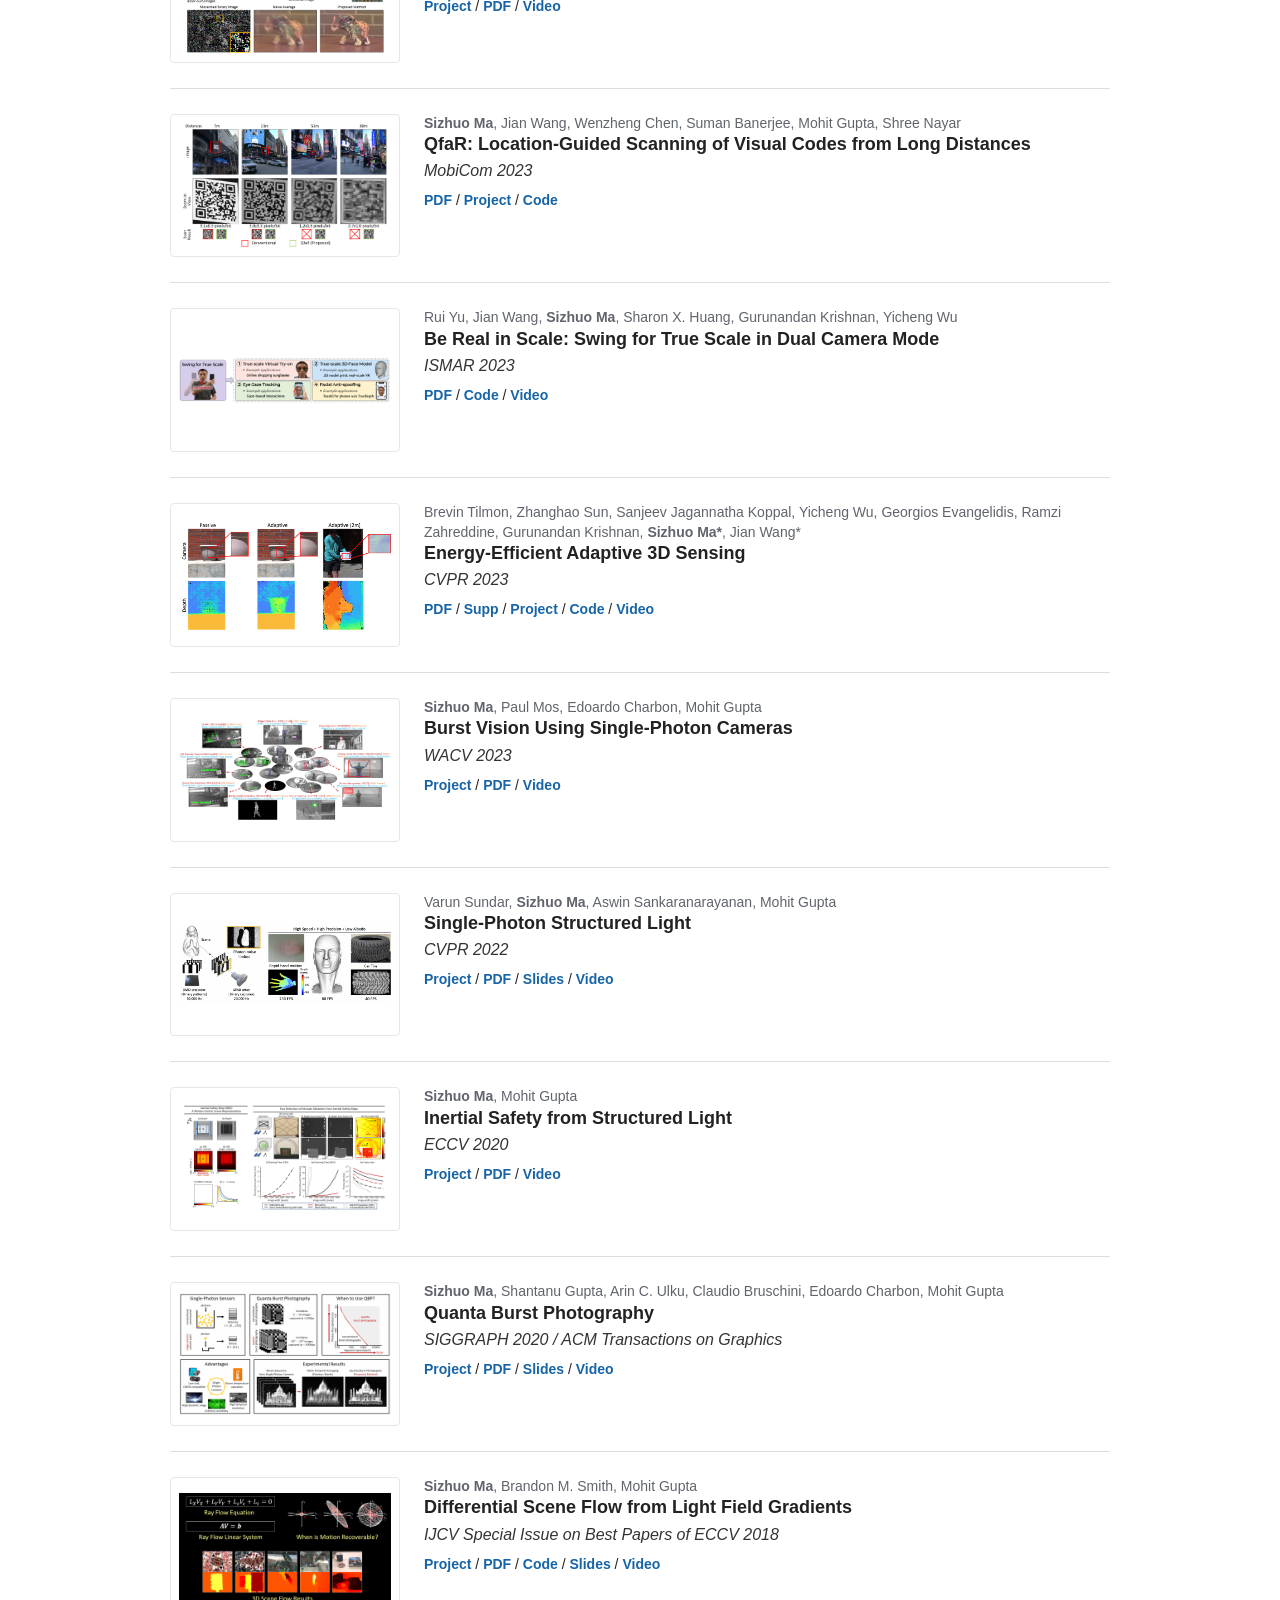
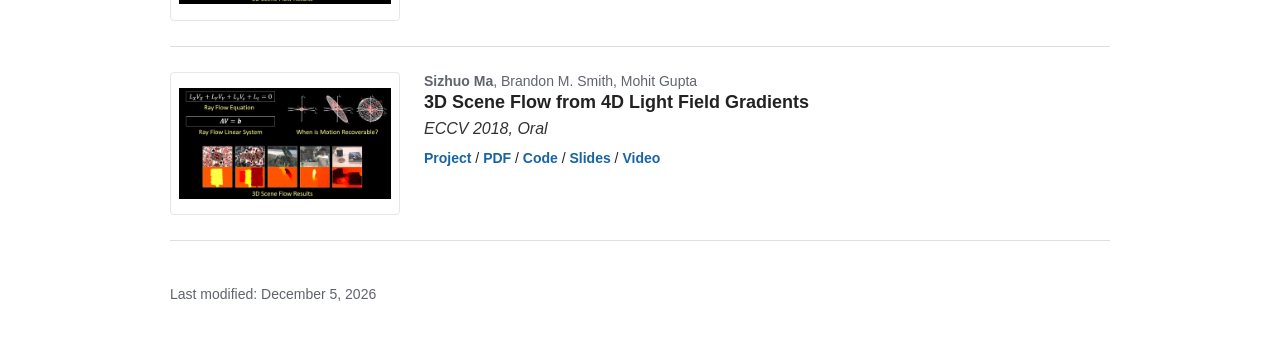
==== commit 5aa12876: "Update publication authors and CV" ====
--- a/site/index.html
+++ b/site/index.html
@@ -81,7 +81,7 @@
       <article class="paper">
         <a class="thumb" href="uploads/papers/redundancy-reduction-vsr-paper.pdf"><img src="assets/papers/redundancy-reduction-vsr.png" alt="Redundancy Reduction in Diffusion Models thumbnail"></a>
         <div class="paper-text">
-          <p class="authors">Jiahao Guo, Yifan Ji, Zhenzhong Chen, Yufei Wang, <strong>Sizhuo Ma</strong>, Yuwei Guo, Yulun Zhang, Jian Wang</p>
+          <p class="authors">Jinpei Guo, Yifei Ji, Zheng Chen, Yufei Wang, <strong>Sizhuo Ma</strong>, Yong Guo, Yulun Zhang, Jian Wang</p>
           <h3>Towards Redundancy Reduction in Diffusion Models for Efficient Video Super-Resolution</h3>
           <p class="venue">arXiv, 2025</p>
           <p class="paper-links"><a href="https://arxiv.org/pdf/2509.23980">PDF</a></p>
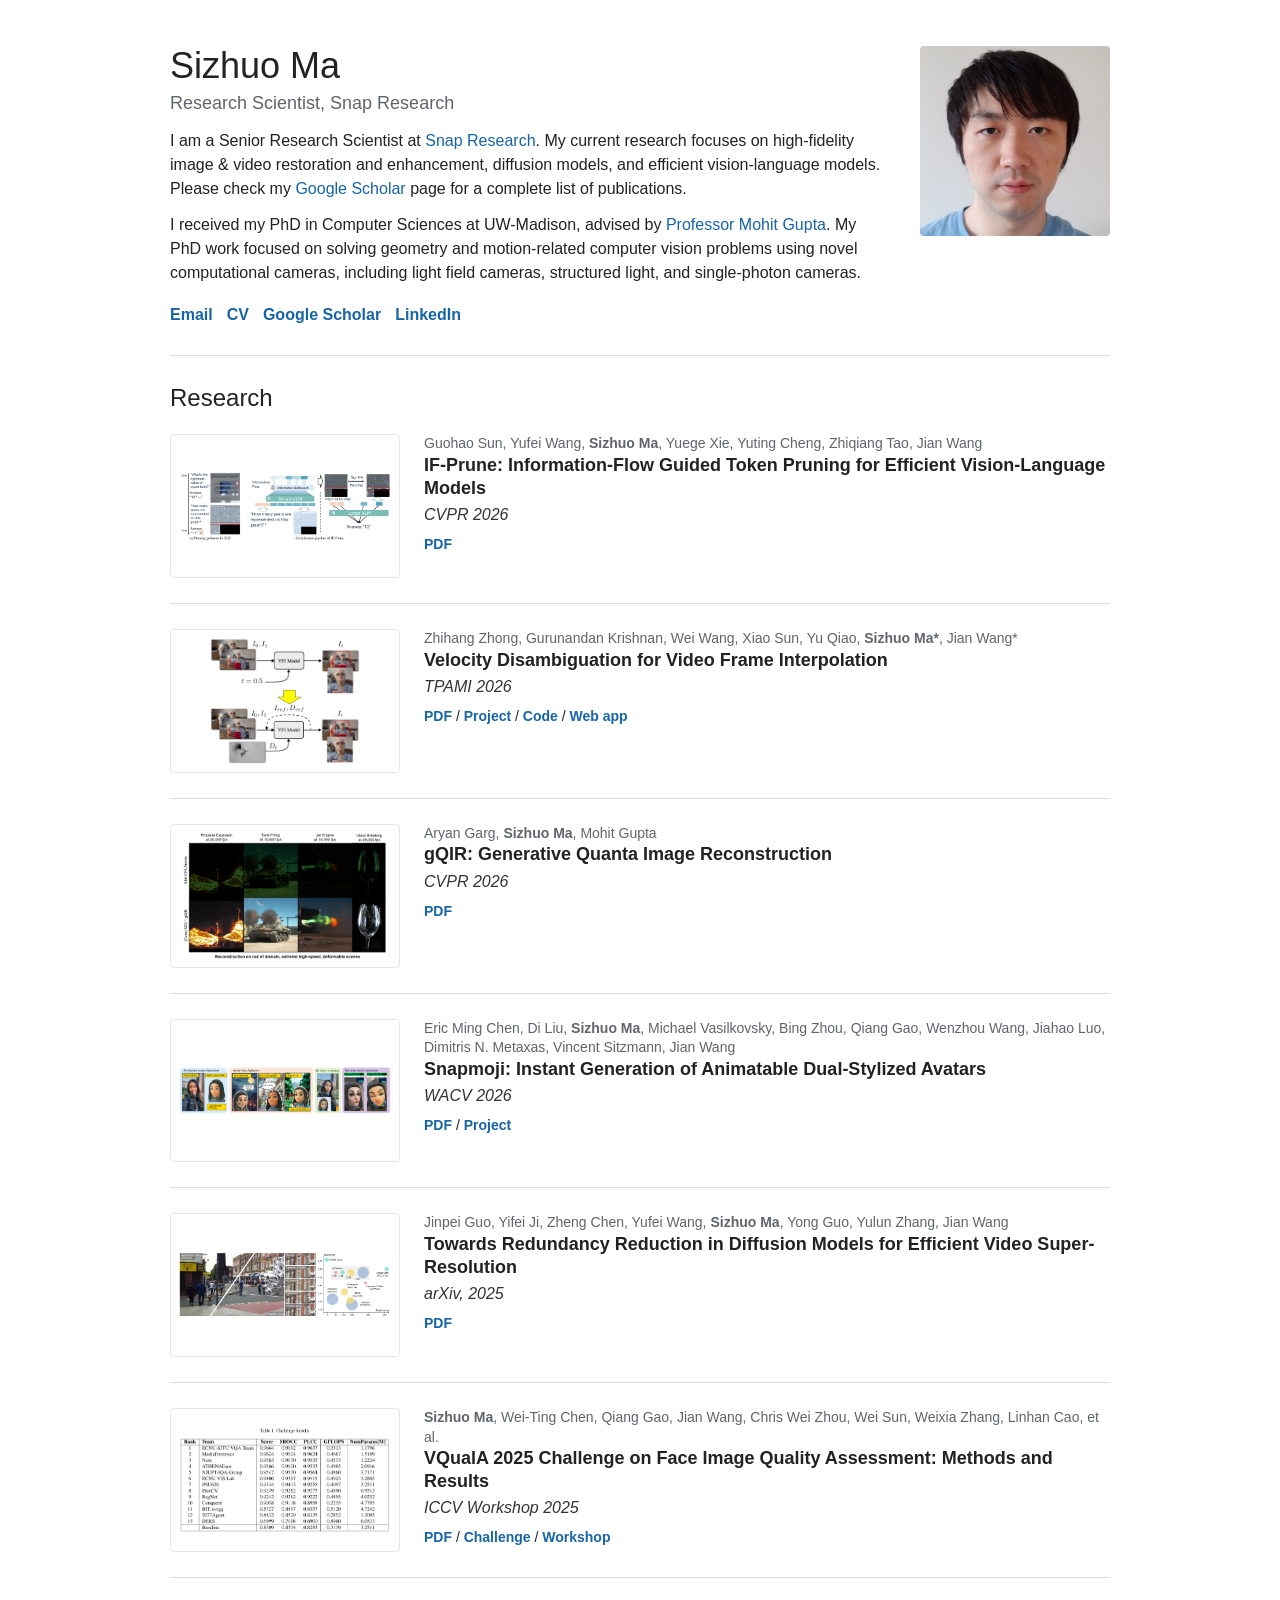
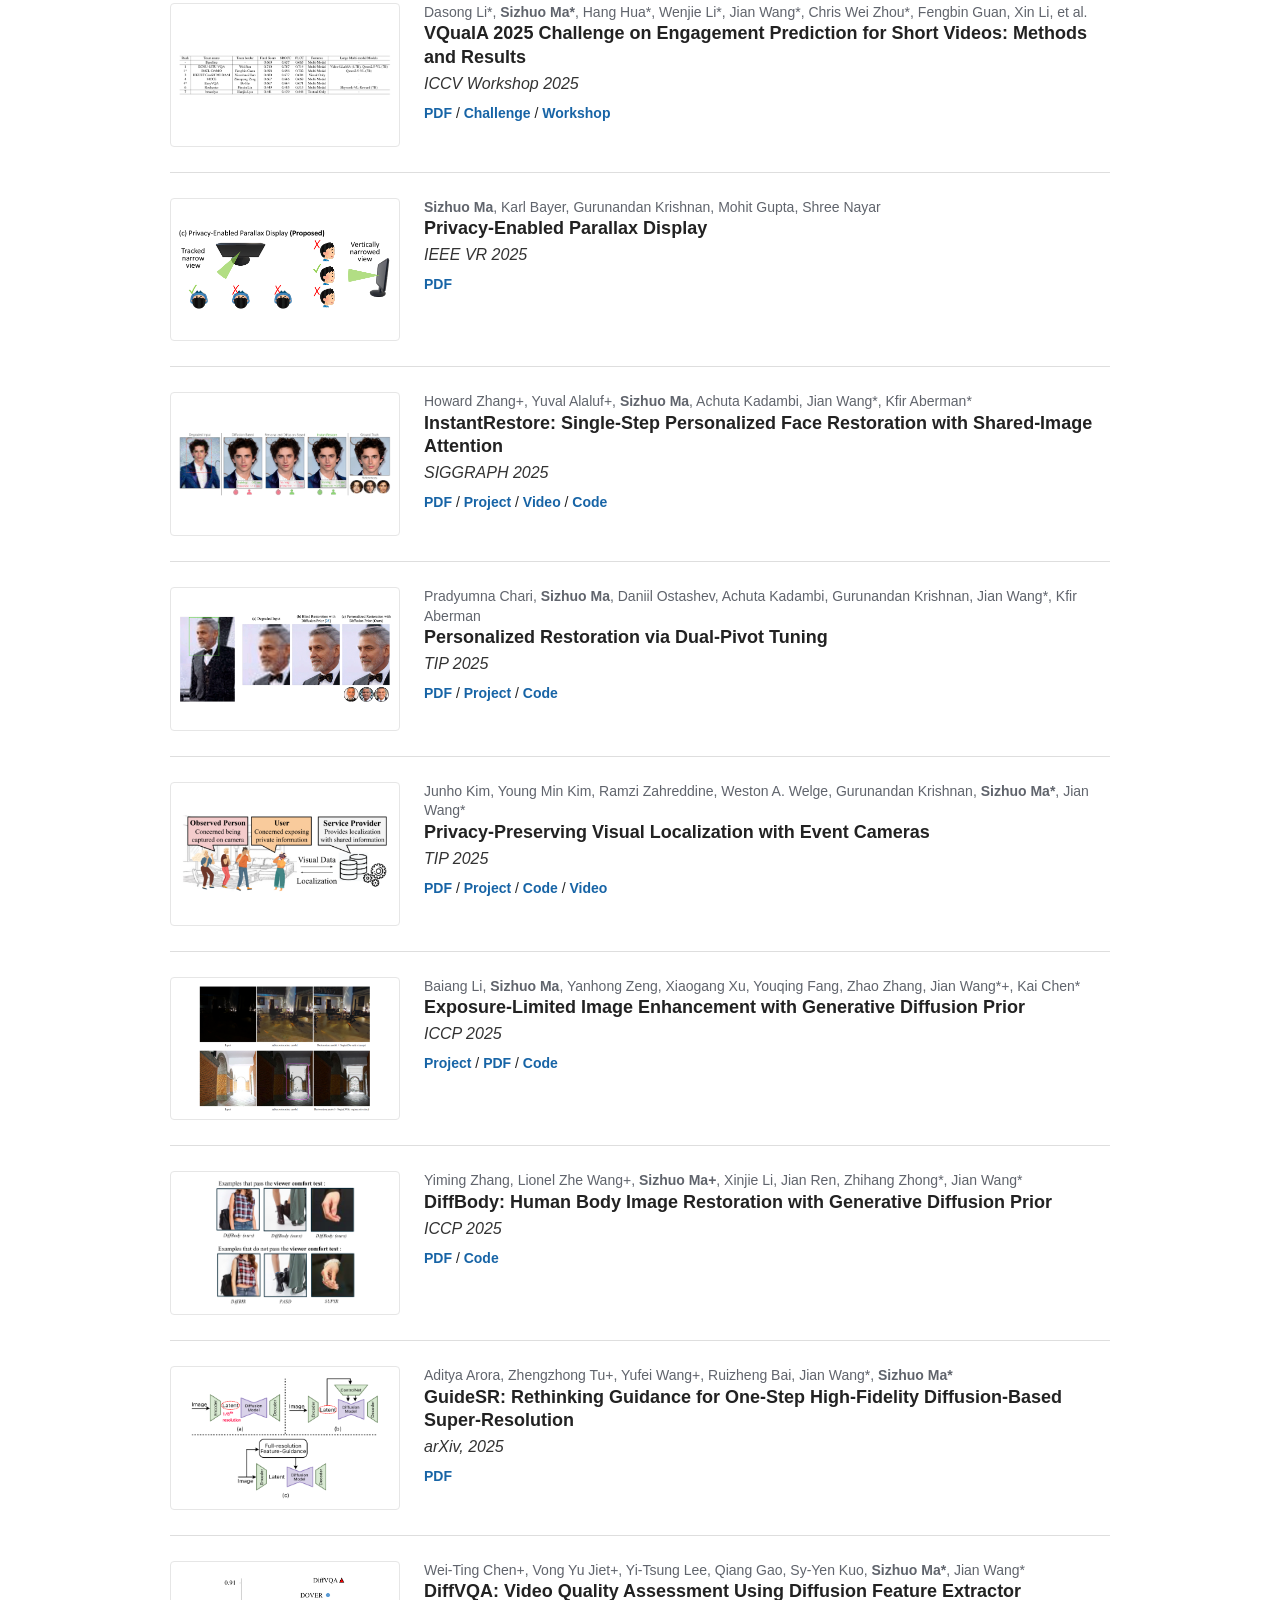
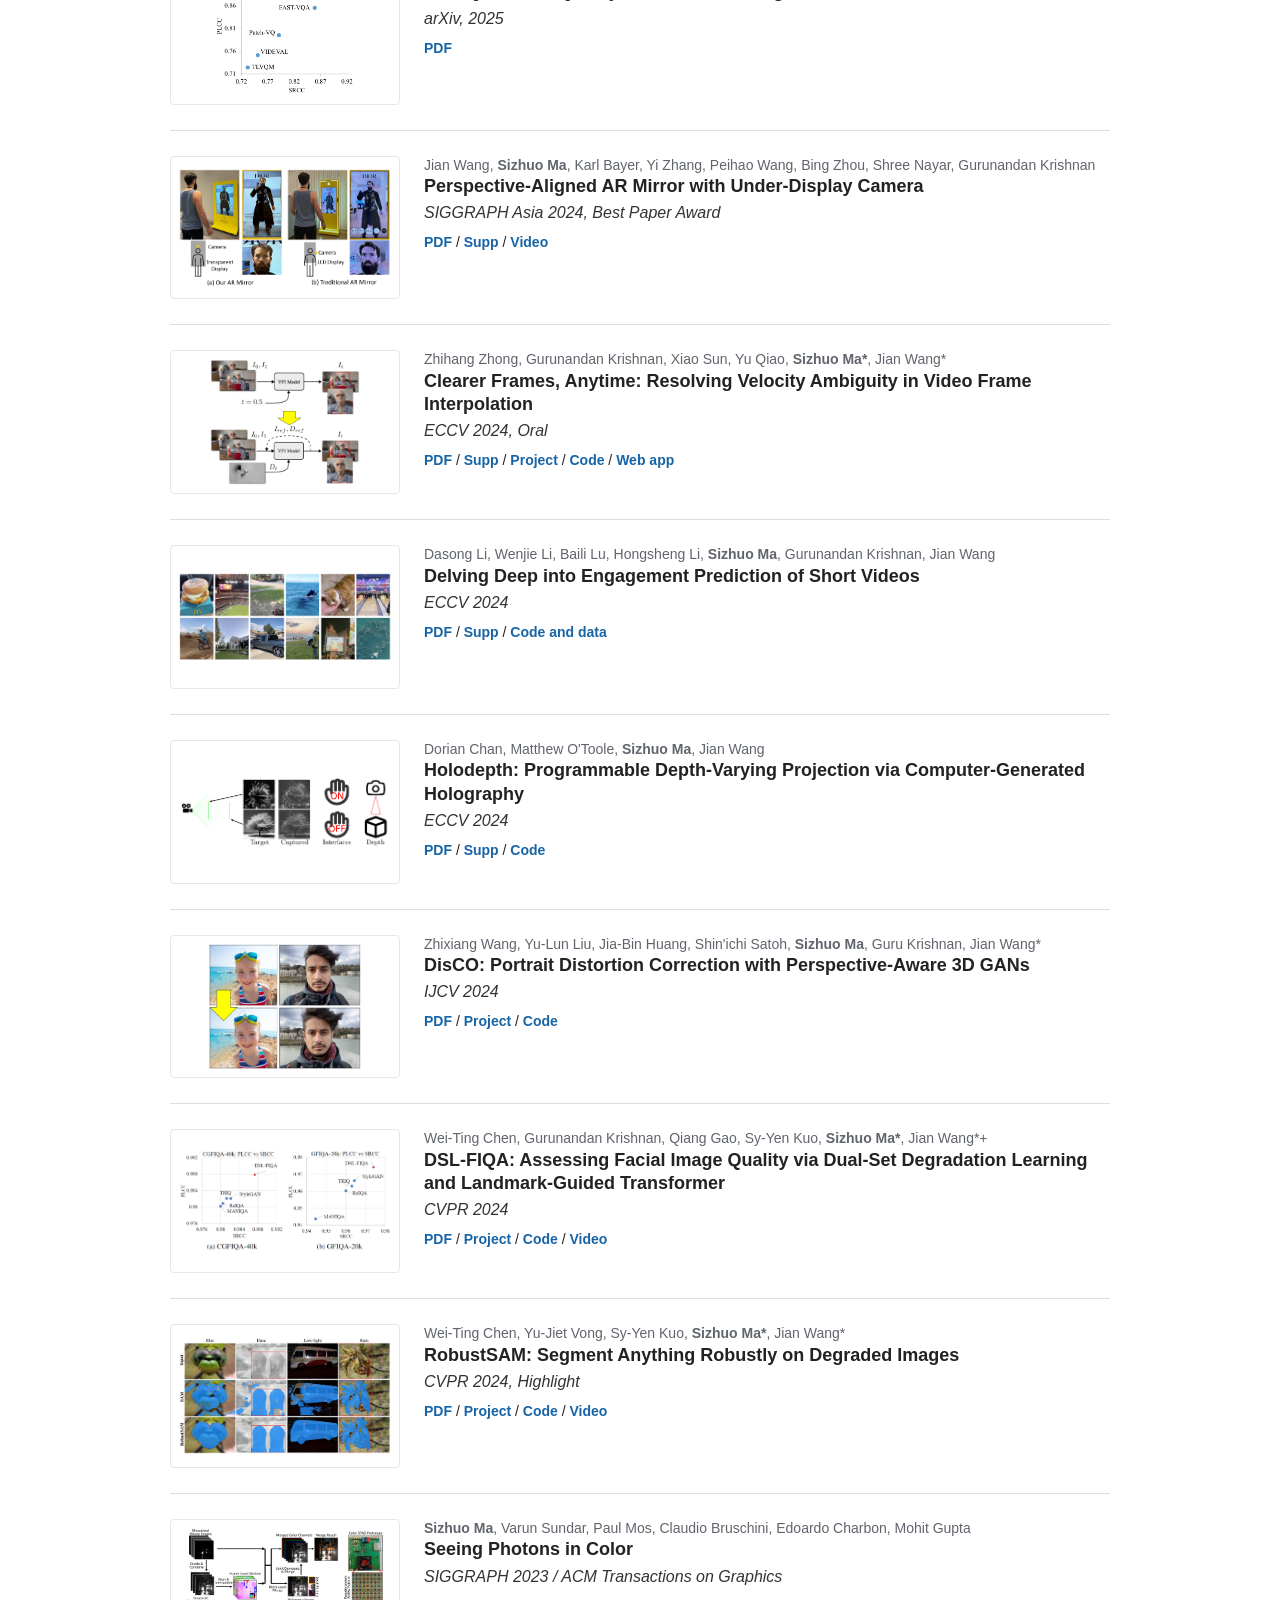
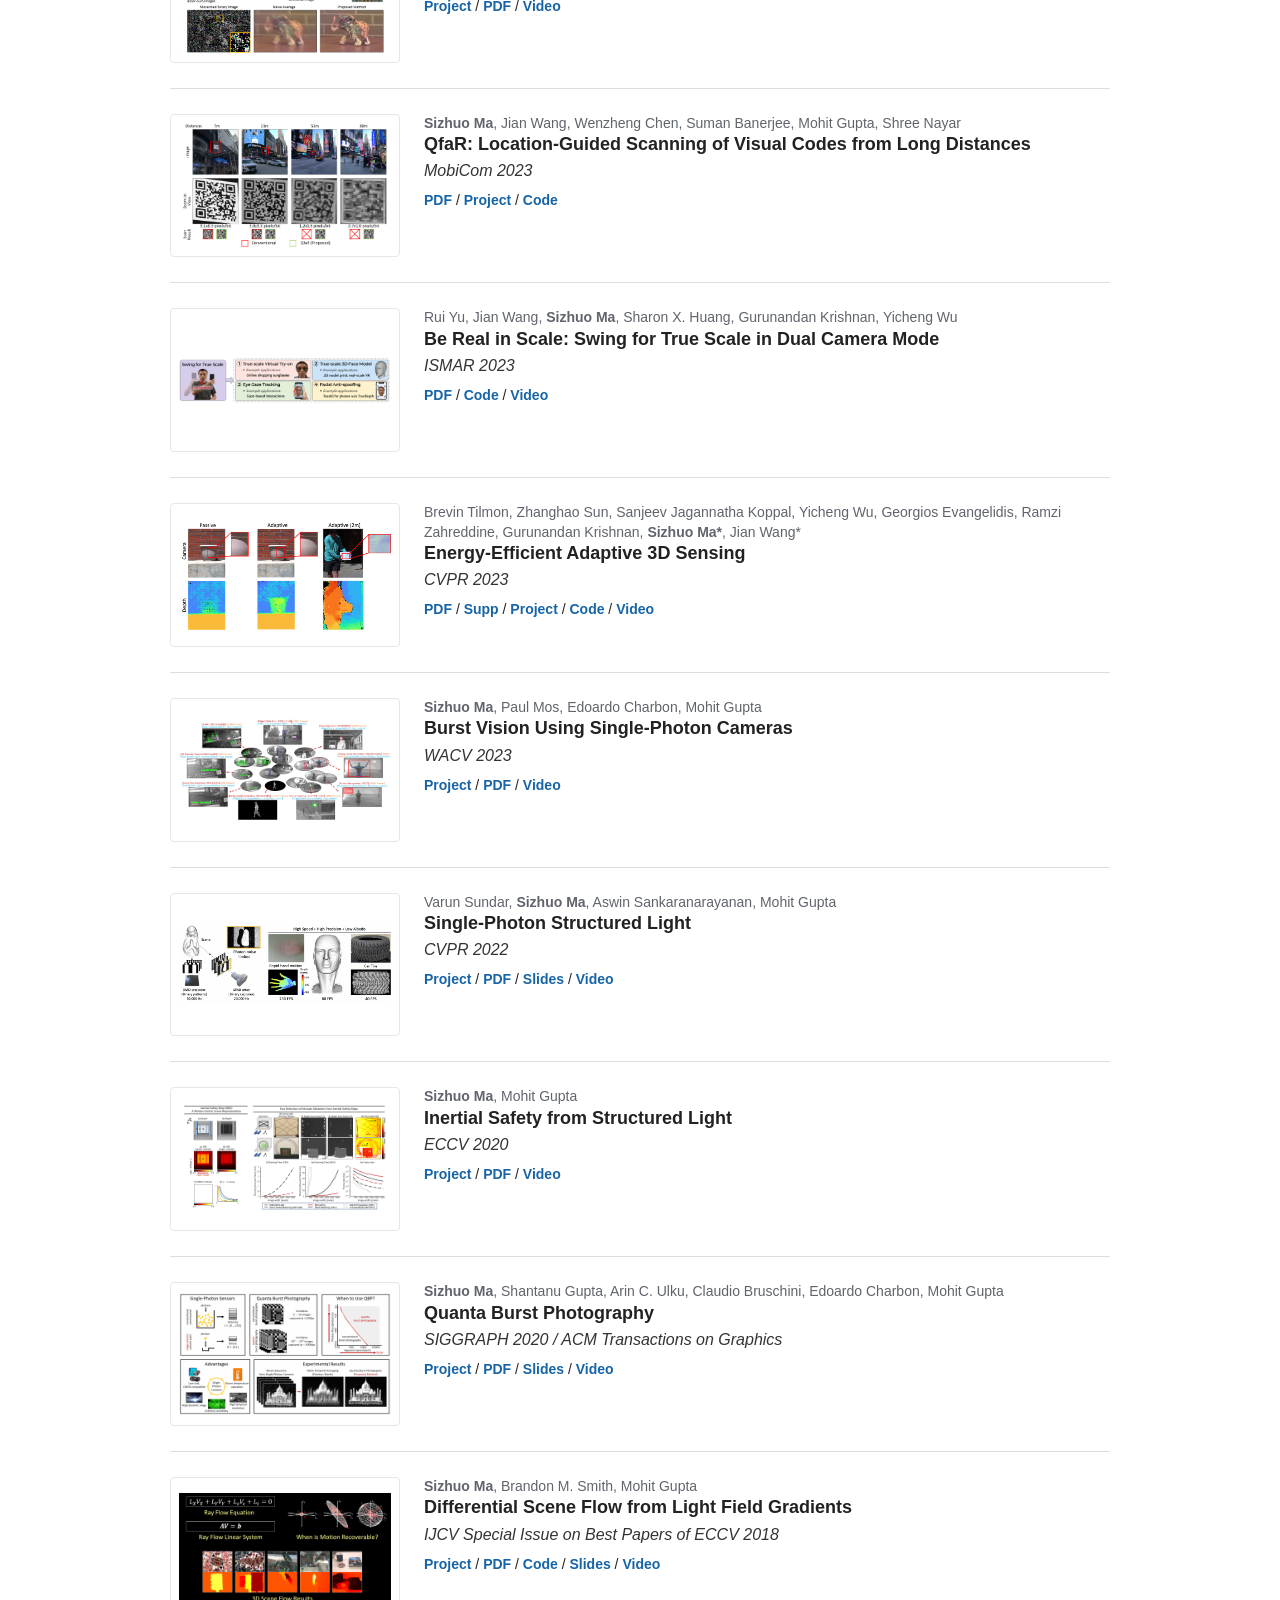
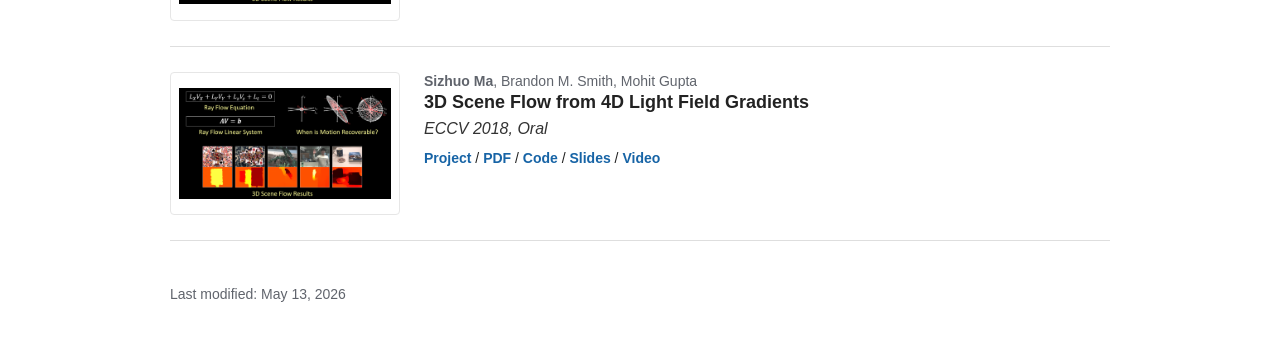
==== commit 200e4a16: "Update CV and automate modified date" ====
--- a/site/index.html
+++ b/site/index.html
@@ -360,20 +360,8 @@
     </section>
 
     <footer>
-      <p id="last-modified">Last modified</p>
+      <p id="last-modified">Last modified: May 13, 2026</p>
     </footer>
   </main>
-
-  <script>
-    const modified = new Date(document.lastModified);
-    if (!Number.isNaN(modified.getTime())) {
-      document.getElementById('last-modified').textContent =
-        'Last modified: ' + modified.toLocaleDateString('en-US', {
-          year: 'numeric',
-          month: 'long',
-          day: 'numeric'
-        });
-    }
-  </script>
 </body>
 </html>
